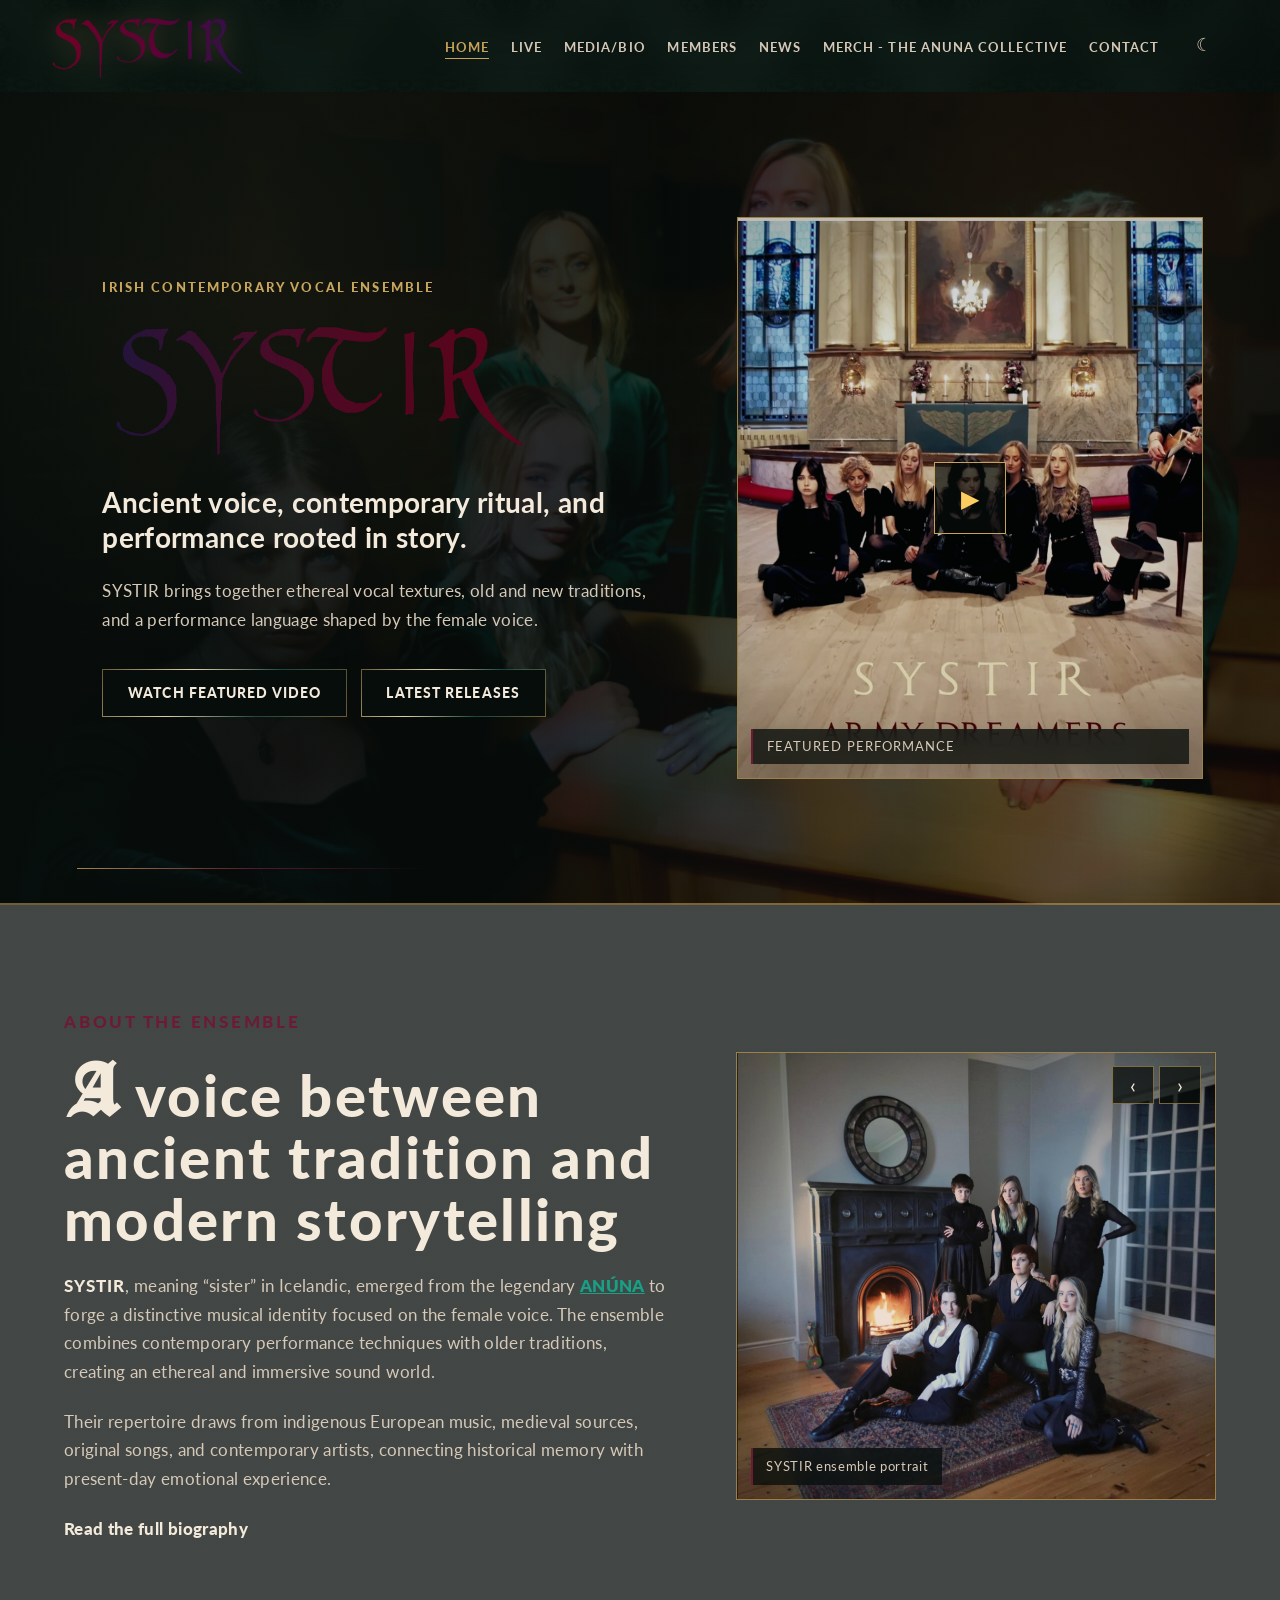
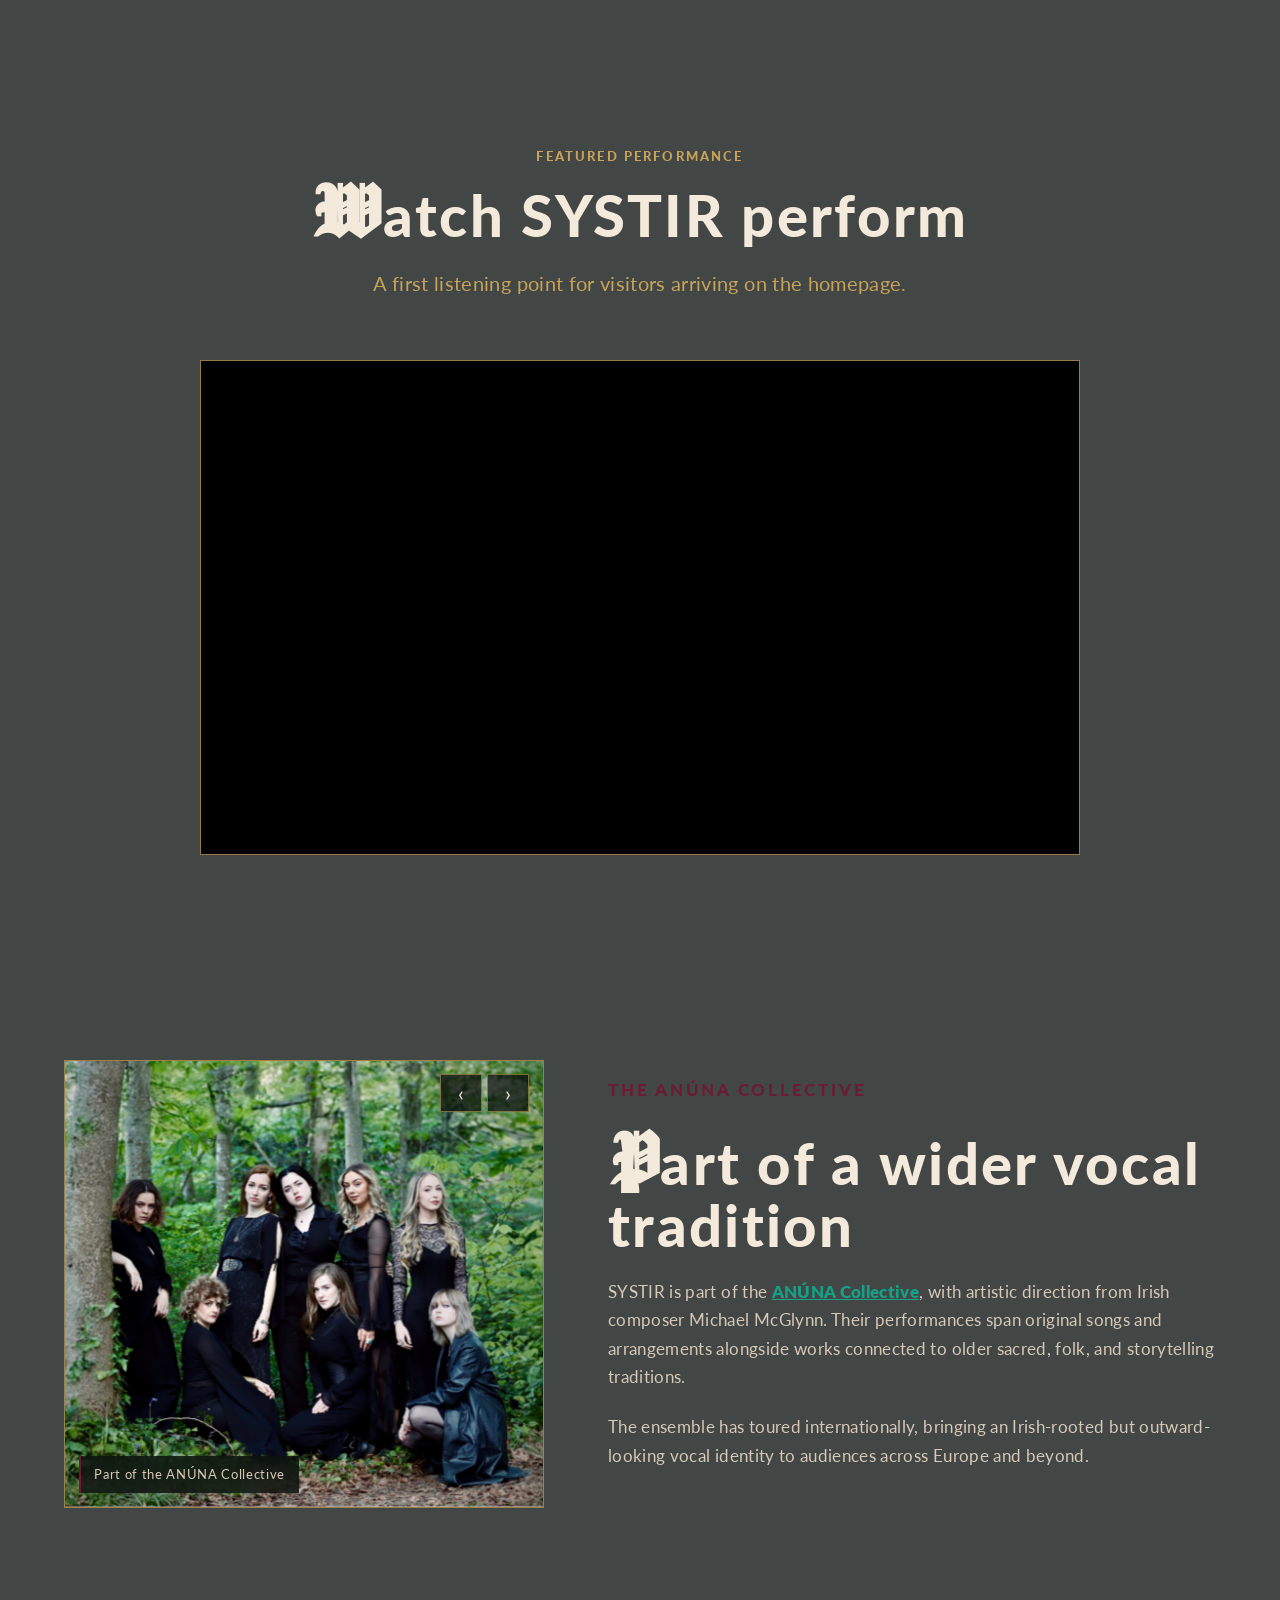
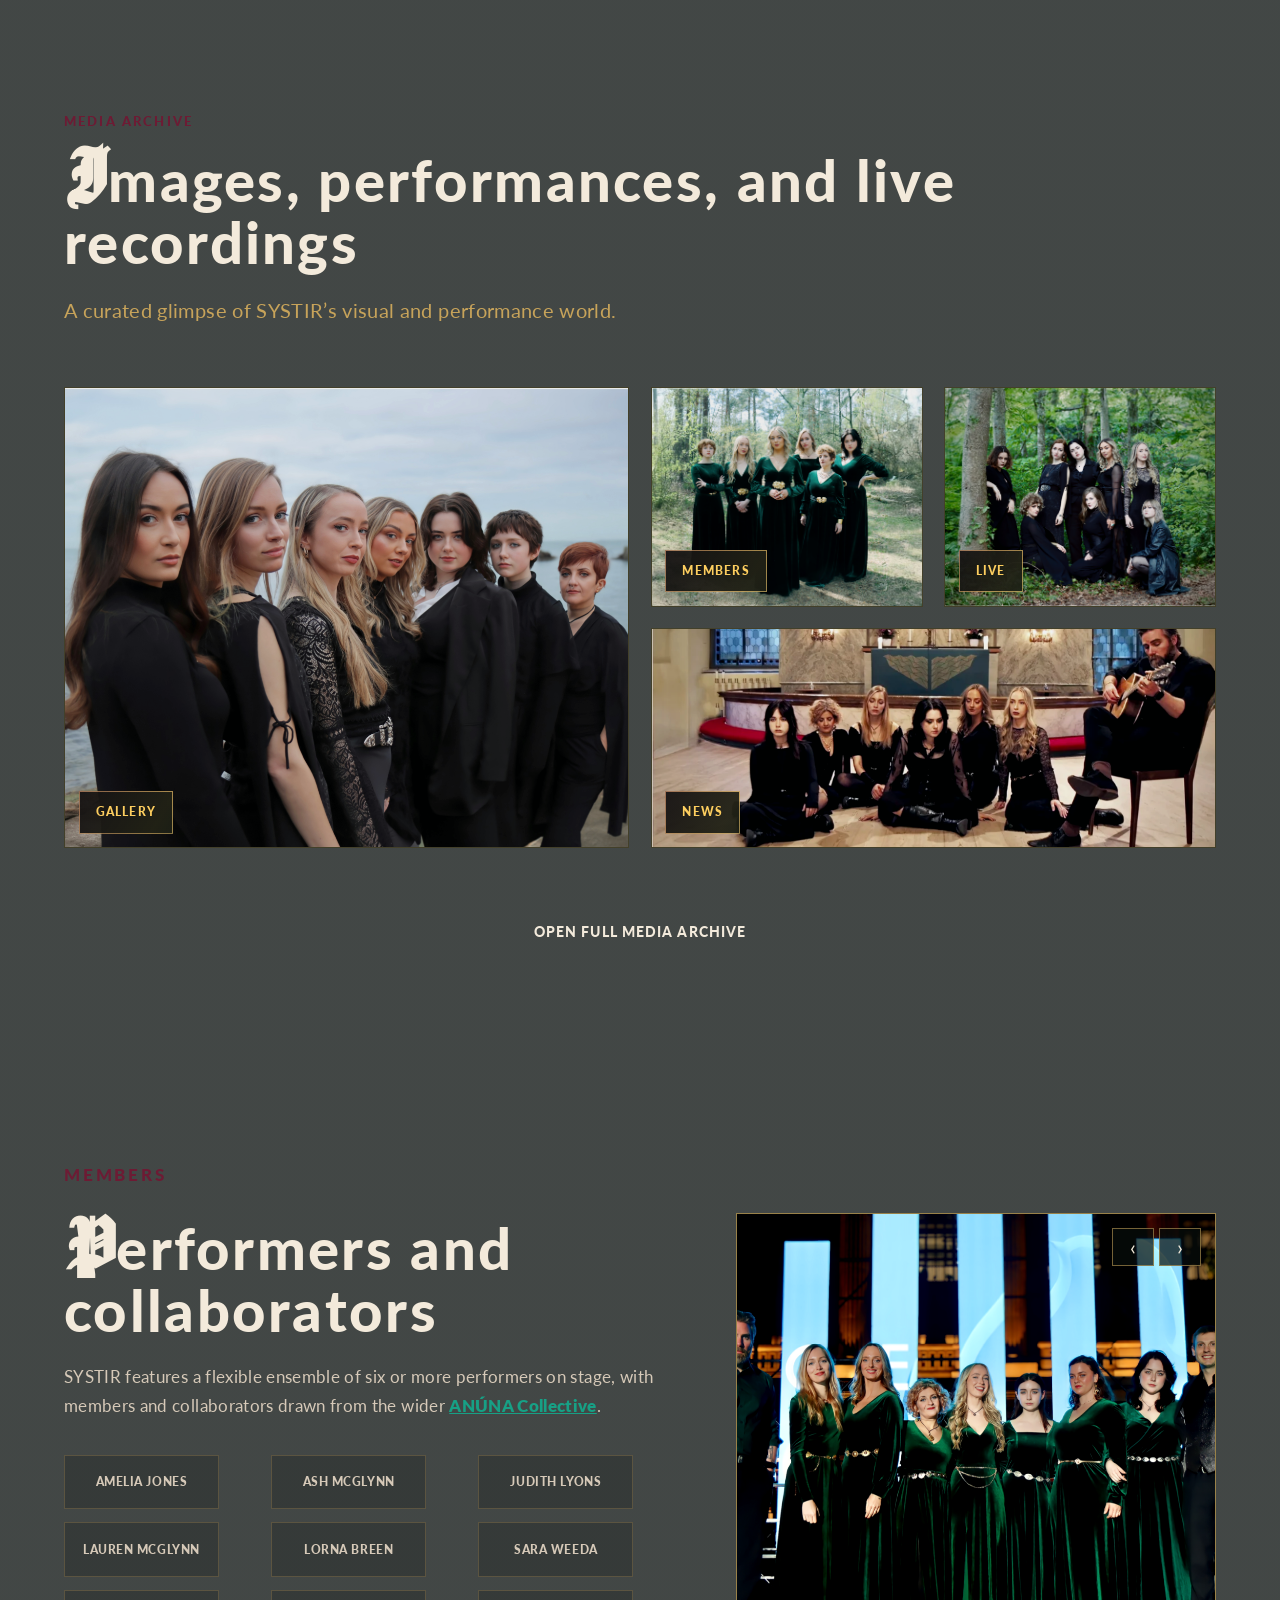
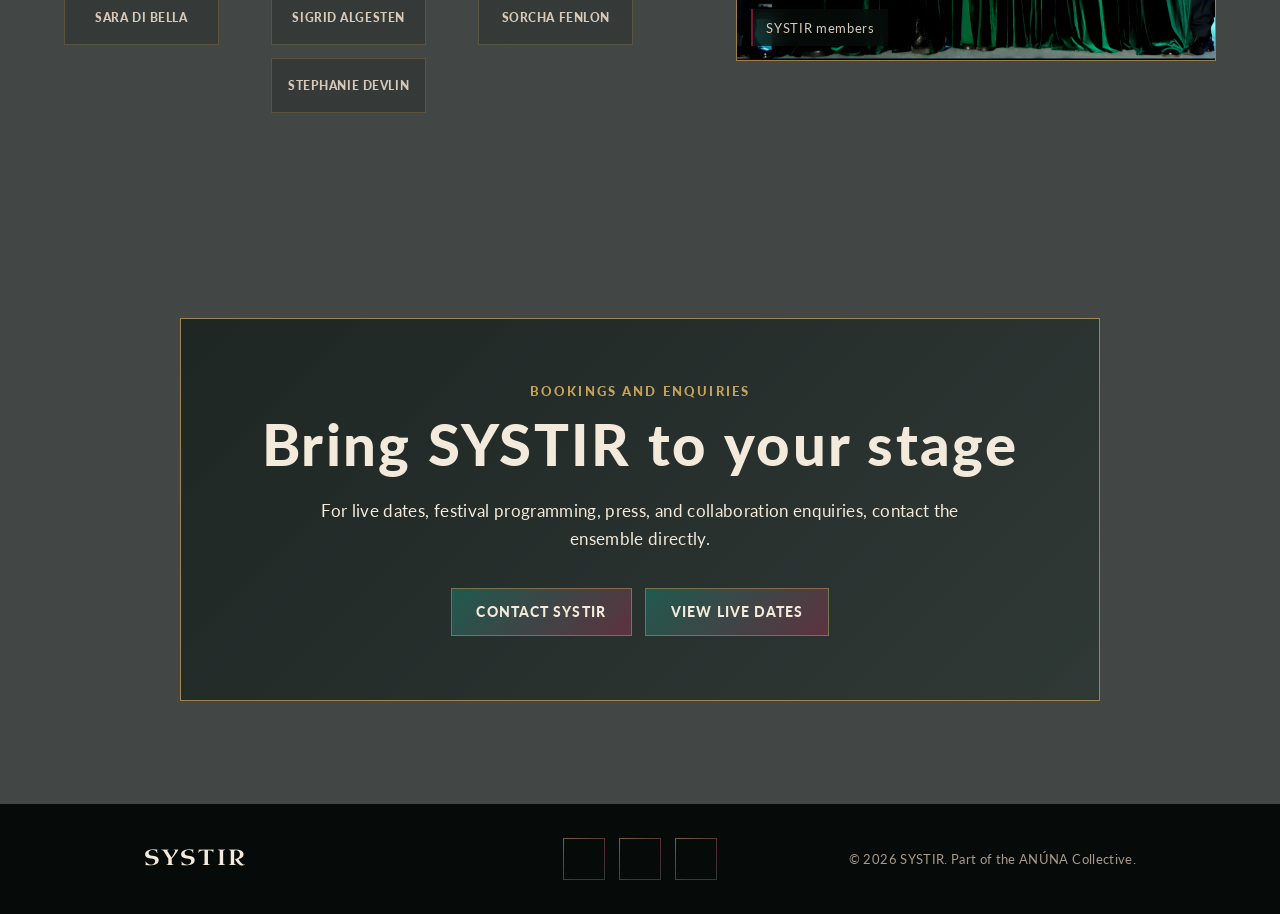
==== index.html @ 3bd2d500 "Add files via upload" ====
<!doctype html>
<html lang="en-IE">

<link>
<!-- ================================================================
        DOCUMENT SETUP
        ----------------------------------------------------------------
        Purpose:
        - Defines the page language, character encoding, mobile scaling,
          browser tab title, SEO description, stylesheet links, font links,
          and script links.
        - This file is the launch-architecture homepage.
        - Save this file as index.html.
    ================================================================= -->

<meta charset="utf-8" />
<meta name="viewport" content="width=device-width, initial-scale=1" />

<title>SYSTIR | Contemporary Vocal Ensemble</title>

<meta name="description" content="SYSTIR is an Irish-based contemporary vocal ensemble rooted in ancient traditions, modern storytelling, and the female voice." />

<!-- ================================================================
        FONT LINKS
        ----------------------------------------------------------------
        Purpose:
        - Loads UnifrakturMaguntia for decorative first letters.
        - The main site fonts remain controlled through the CSS token
          system.
    ================================================================= -->

<link rel="preconnect" href="https://fonts.googleapis.com" />
<link rel="preconnect" href="https://fonts.gstatic.com" crossorigin />
<link href="https://fonts.googleapis.com/css2?family=UnifrakturMaguntia&display=swap" rel="stylesheet" />

<!-- ================================================================
    FONT AWESOME ICONS
    ----------------------------------------------------------------
    Purpose:
    - Loads Font Awesome Free icons for interface controls.
    - Used here for fullscreen close/previous/next buttons.
================================================================ -->

<link rel="stylesheet" href="https://cdnjs.cloudflare.com/ajax/libs/font-awesome/7.0.1/css/all.min.css" />

<!-- ================================================================
        CSS ARCHITECTURE
        ----------------------------------------------------------------
        Loading order matters:
        1. tokens.css      = design variables, themes, colours, spacing
        2. base.css        = reset, body, links, typography helpers
        3. layout.css      = header, nav, footer, section library
        4. components.css  = buttons, cards, galleries, viewer, controls
        5. homepage.css    = homepage-specific hero/media/CTA styling
        6. responsive.css  = mobile and tablet overrides
    ================================================================= -->

<link rel="stylesheet" href="css/tokens.css" />
<link rel="stylesheet" href="css/base.css" />
<link rel="stylesheet" href="css/layout.css" />
<link rel="stylesheet" href="css/components.css" />
<link rel="stylesheet" href="css/homepage.css" />
<link rel="stylesheet" href="css/responsive.css" />

<!-- ================================================================
        JAVASCRIPT ARCHITECTURE
        ----------------------------------------------------------------
        Purpose:
        - Each script controls one behaviour area.
        - defer ensures scripts load after the HTML is parsed without
          blocking the page render.
    ================================================================= -->
<script src="js/header.js" defer></script>
<script src="js/footer.js" defer></script>
<script src="js/nav.js" defer></script>
<script src="js/theme.js" defer></script>
<script src="js/contact-section.js" defer></script>
<script src="js/current-year.js" defer></script>
<script src="js/parallax.js" defer></script>
<script src="js/galleries.js" defer></script>
<script src="js/fullscreen-viewer.js" defer></script>
<script src="js/ambient-glow.js" defer></script>
<script src="js/main.js" defer></script>
<script src="js/page-back.js" defer></script>
</link>

<body class="theme-dark">
    <!-- ================================================================
        ACCESSIBILITY SKIP LINK
        ----------------------------------------------------------------
        Purpose:
        - Allows keyboard and screen-reader users to skip directly past
          the repeated navigation and into the main page content.
    ================================================================= -->

    <a class="skip-link" href="#main-content">Skip to content</a>

    <!-- ================================================================
    SHARED SITE HEADER
    ----------------------------------------------------------------
    Purpose:
    - Header/navbar is injected by js/header.js.
    - This keeps navigation consistent across all pages.
================================================================ -->

    <div id="siteHeader"></div>

    <main id="main-content" class="homepage">
        <!-- ================================================================
            HERO SECTION
            ----------------------------------------------------------------
            Section library role:
            - .section      = base section spacing and side padding
            - .section-hero = simplified hero section class
            - .hero         = homepage-specific hero layout/styling

            Purpose:
            - Introduces SYSTIR immediately.
            - Provides two primary homepage actions.
            - Keeps the video/media preview visually prominent.
        ================================================================= -->

        <section class="hero section section-hero" aria-labelledby="hero-title">
            <div class="hero__ornament" aria-hidden="true"></div>

            <div class="hero__content">
                <p class="eyebrow">Irish contemporary vocal ensemble</p>

                <!--<h1 class="hero__title" id="hero-title">SYSTIR</h1>-->
                <h1 class="hero__title hero__title--logo" id="hero-title">
                    <img class="hero__logo" src="images/logo/systir-logo.png" alt="SYSTIR" />
                </h1>

                <p class="hero__lede">
                    Ancient voice, contemporary ritual, and performance rooted in story.
                </p>

                <p class="hero__text">
                    SYSTIR brings together ethereal vocal textures, old and new traditions, and a performance language shaped by the female voice.
                </p>

                <div class="hero__actions" aria-label="Primary actions">
                    <a class="button" href="#featured-performance">Watch featured video</a>
                    <a class="button" href="news.html">Latest Releases</a>
                </div>
            </div>

            <aside class="hero__media" aria-label="Featured SYSTIR media">
                <a class="video-card video-card--hero" href="#featured-performance" aria-label="Jump to featured performance video">
                    <img class="video-card__image" src="images/gallery/systir-youtube-thumbnail.png" alt="SYSTIR - Army Dreamers performance thumbnail" loading="eager" />
                    <span class="video-card__play" aria-hidden="true">▶</span>
                    <span class="video-card__caption">Featured performance</span>
                </a>
            </aside>
        </section>

        <!-- ================================================================
            INTRO / ABOUT PREVIEW
            ----------------------------------------------------------------
            Section library role:
            - .section  = base section spacing
            - .section7 = asymmetric text/media feature section
            - .feature  = two-column text/media grid

            Purpose:
            - Introduces the ensemble identity.
            - Uses the first hybrid gallery module.
            - Provides a route to the fuller biography/media page.
        ================================================================= -->

        <section class="feature feature--media-right section section7" id="intro" aria-labelledby="intro-title">
            <div class="feature__text">
                <p class="eyebrow">About the ensemble</p>

                <!-- Decorative first-letter title -->
                <h2 class="section-title title-dropcap" id="intro-title">
                    A voice between ancient tradition and modern storytelling
                </h2>

                <p>
                    <strong>SYSTIR</strong>, meaning “sister” in Icelandic, emerged from the legendary <a class="anuna-collective-link" href="https://www.anuna.ie/" target="_blank" rel="noopener">ANÚNA</a> to forge a distinctive musical identity focused
                    on the female voice. The ensemble combines contemporary performance techniques with older traditions, creating an ethereal and immersive sound world.
                </p>

                <p>
                    Their repertoire draws from indigenous European music, medieval sources, original songs, and contemporary artists, connecting historical memory with present-day emotional experience.
                </p>

                <a class="text-link" href="media.html">Read the full biography</a>
            </div>

            <div class="gallery-card" data-gallery="intro" aria-label="SYSTIR image gallery preview">
                <figure class="gallery-card__figure">
                    <img class="gallery-card__image" src="images/gallery/systir-gallery-image1.png" alt="SYSTIR ensemble portrait" data-gallery-image />
                    <figcaption class="gallery-card__caption" data-gallery-caption>
                        SYSTIR, ensemble portrait
                    </figcaption>
                </figure>

                <div class="gallery-card__controls" aria-label="Gallery controls">
                    <button class="gallery-card__button" type="button" data-gallery-prev aria-label="Previous image">‹</button>
                    <button class="gallery-card__button" type="button" data-gallery-next aria-label="Next image">›</button>
                </div>
            </div>
        </section>

        <!-- ================================================================
            FEATURED PERFORMANCE
            ----------------------------------------------------------------
            Section library role:
            - .section  = base section spacing
            - .section2 = centred ceremonial section

            Purpose:
            - Gives visitors a fast listening/watching point.
            - Uses an embedded YouTube iframe so the video can play without
              leaving the website.
        ================================================================= -->

        <section class="performance section section2" id="featured-performance" aria-labelledby="performance-title">
            <div class="section-heading section-heading--center">
                <p class="eyebrow">Featured performance</p>

                <!-- Decorative first-letter title -->
                <h2 class="section-title title-dropcap" id="performance-title">
                    Watch SYSTIR perform
                </h2>

                <p class="section-intro">
                    A first listening point for visitors arriving on the homepage.
                </p>
            </div>

            <div class="performance__frame">
                <iframe class="performance__video" src="https://www.youtube.com/embed/R41uESAhymo" title="SYSTIR - Army Dreamers" loading="lazy" allow="accelerometer; autoplay; clipboard-write; encrypted-media; gyroscope; picture-in-picture; web-share" allowfullscreen></iframe>
            </div>
        </section>

        <!-- ================================================================
            COLLECTIVE / CONTEXT SECTION
            ----------------------------------------------------------------
            Section library role:
            - .section             = base section spacing
            - .section7            = asymmetric text/media feature section
            - .feature--media-left = media appears before text

            Purpose:
            - Connects SYSTIR to the wider ANÚNA Collective.
            - Uses the second hybrid gallery module.
        ================================================================= -->

        <section class="feature feature--media-left section section7" aria-labelledby="collective-title">
            <div class="gallery-card gallery-card--portrait" data-gallery="collective" aria-label="SYSTIR collective gallery">
                <figure class="gallery-card__figure">
                    <img class="gallery-card__image" src="images/gallery/systir-live-image.png" alt="SYSTIR performers in a live or outdoor setting" data-gallery-image />
                    <figcaption class="gallery-card__caption" data-gallery-caption>
                        Part of the ANÚNA Collective
                    </figcaption>
                </figure>

                <div class="gallery-card__controls" aria-label="Gallery controls">
                    <button class="gallery-card__button" type="button" data-gallery-prev aria-label="Previous image">‹</button>
                    <button class="gallery-card__button" type="button" data-gallery-next aria-label="Next image">›</button>
                </div>
            </div>

            <div class="feature__text">
                <p class="eyebrow">The ANÚNA Collective</p>

                <!-- Decorative first-letter title -->
                <h2 class="section-title title-dropcap" id="collective-title">
                    Part of a wider vocal tradition
                </h2>

                <p>
                    SYSTIR is part of the <a class="anuna-collective-link" href="https://www.anuna.ie/" target="_blank" rel="noopener">ANÚNA Collective</a>, with artistic direction from Irish composer Michael McGlynn. Their performances span original
                    songs and arrangements alongside works connected to older sacred, folk, and storytelling traditions.
                </p>

                <p>
                    The ensemble has toured internationally, bringing an Irish-rooted but outward-looking vocal identity to audiences across Europe and beyond.
                </p>
            </div>
        </section>

        <!-- ================================================================
            MEDIA ARCHIVE PREVIEW
            ----------------------------------------------------------------
            Section library role:
            - .section  = base section spacing
            - .section5 = wide media/gallery section

            Purpose:
            - Shows a visual preview of the media archive.
            - Clicking an image opens the fullscreen viewer.
            - Clicking the label opens the relevant media page.
        ================================================================= -->

        <section class="media-preview section section5" aria-labelledby="media-title">
            <div class="section-heading">
                <p class="eyebrow">Media archive</p>

                <!-- Decorative first-letter title -->
                <h2 class="section-title title-dropcap" id="media-title">
                    Images, performances, and live recordings
                </h2>

                <p class="section-intro">
                    A curated glimpse of SYSTIR’s visual and performance world.
                </p>
            </div>

            <div class="media-grid" aria-label="Selected media previews">

                <article class="media-tile media-tile--large">
                    <button class="media-tile__image-button" type="button" aria-label="Open gallery image fullscreen">
                        <img
                            src="images/gallery/systir-gallery-image2.png"
                            alt="SYSTIR group image in performance setting"
                            loading="lazy"
                        />
                    </button>

                    <a class="media-tile__label" href="media.html">
                        Gallery
                    </a>
                </article>

                <article class="media-tile">
                    <button class="media-tile__image-button" type="button" aria-label="Open photography image fullscreen">
                        <img
                            src="images/gallery/systir-photography.png"
                            alt="SYSTIR performers in a photography setting"
                            loading="lazy"
                        />
                    </button>

                    <a class="media-tile__label" href="members.html">
                        Members
                    </a>
                </article>

                <article class="media-tile">
                    <button class="media-tile__image-button" type="button" aria-label="Open live image fullscreen">
                        <img
                            src="images/gallery/systir-live-image.png"
                            alt="SYSTIR live performance still"
                            loading="lazy"
                        />
                    </button>

                    <a class="media-tile__label" href="live.html">
                        Live
                    </a>
                </article>

                <article class="media-tile media-tile--wide">
                    <button class="media-tile__image-button" type="button" aria-label="Open video thumbnail fullscreen">
                        <img
                            src="images/gallery/systir-youtube-thumbnail.png"
                            alt="SYSTIR video performance thumbnail"
                            loading="lazy"
                        />
                    </button>

                    <a class="media-tile__label" href="news.html">
                        News
                    </a>
                </article>

            </div>

            <div class="section-action">
                <a class="button4" href="media.html">Open full media archive</a>
            </div>
        </section>

        <!-- ================================================================
            MEMBERS SECTION
            ----------------------------------------------------------------
            Section library role:
            - .section  = base section spacing
            - .section7 = asymmetric text/media feature section

            Purpose:
            - Lists selected SYSTIR members.
            - Member links point to reusable member profile pages:
              member.html?id=member-name
        ================================================================= -->

        <section class="feature feature--media-right section section3" aria-labelledby="members-title">
            <div class="feature__text">
                <p class="eyebrow">Members</p>

                <!-- Decorative first-letter title -->
                <h2 class="section-title title-dropcap" id="members-title">
                    Performers and collaborators
                </h2>

                <p>
                    SYSTIR features a flexible ensemble of six or more performers on stage, with members and collaborators drawn from the wider <a class="anuna-collective-link" href="https://www.anuna.ie/" target="_blank" rel="noopener">ANÚNA Collective</a>.
                </p>

                <ul class="members-list" aria-label="Selected SYSTIR members">
                    <li><a class="button5" href="member.html?id=amelia-jones">Amelia Jones</a></li>
                    <li><a class="button5" href="member.html?id=ash-mcglynn">Ash McGlynn</a></li>
                    <li><a class="button5" href="member.html?id=judith-lyons">Judith Lyons</a></li>
                    <li><a class="button5" href="member.html?id=lauren-mcglynn">Lauren McGlynn</a></li>
                    <li><a class="button5" href="member.html?id=lorna-breen">Lorna Breen</a></li>
                    <li><a class="button5" href="member.html?id=sara-weeda">Sara Weeda</a></li>
                    <li><a class="button5" href="member.html?id=sara-di-bella">Sara Di Bella</a></li>
                    <li><a class="button5" href="member.html?id=sigrid-algesten">Sigrid Algesten</a></li>
                    <li><a class="button5" href="member.html?id=sorcha-fenlon">Sorcha Fenlon</a></li>
                    <li><a class="button5" href="member.html?id=stephanie-devlin">Stephanie Devlin</a></li>
                </ul>
            </div>

            <div class="gallery-card" data-gallery="members" aria-label="SYSTIR members gallery">
                <figure class="gallery-card__figure">
                    <img class="gallery-card__image" src="images/gallery/systir-members-image.png" alt="SYSTIR members portrait" data-gallery-image />
                    <figcaption class="gallery-card__caption" data-gallery-caption>
                        SYSTIR members
                    </figcaption>
                </figure>

                <div class="gallery-card__controls" aria-label="Gallery controls">
                    <button class="gallery-card__button" type="button" data-gallery-prev aria-label="Previous image">‹</button>
                    <button class="gallery-card__button" type="button" data-gallery-next aria-label="Next image">›</button>
                </div>
            </div>
        </section>

        <!-- ================================================================
            CONTACT / BOOKING CTA
            ----------------------------------------------------------------
            Section library role:
            - .section  = base section spacing
            - .section1 = standard content section
            - .cta      = homepage CTA-specific styling

            Purpose:
            - Final homepage action section.
            - Uses a stronger ceremonial button for Contact and a softer
              secondary button for live dates.
        ================================================================= -->
        <div id="contactSection"></div>
    </main>
    <!-- ================================================================
        SITE FOOTER
        ----------------------------------------------------------------
        Purpose:
        - Provides persistent brand identity.
        - Provides social/media platform links.
        - Provides current-year copyright text through JS.
    ================================================================= -->

    <!-- ================================================================
    SHARED SITE FOOTER
    ----------------------------------------------------------------
    Purpose:
    - Footer is injected by js/footer.js.
    - This keeps footer/social/copyright content consistent across pages.
================================================================ -->

    <div id="siteFooter"></div>
    <!-- ================================================================
    FULLSCREEN IMAGE VIEWER
    ----------------------------------------------------------------
    Purpose:
    - Opens selected gallery/media images fullscreen.
    - Caption is populated by fullscreen-viewer.js.
    - Font Awesome icons are used for cleaner close/previous/next controls.
================================================================ -->

    <div class="fullscreen-viewer" id="fullscreenViewer">

        <button class="fullscreen-viewer__close" id="closeFullscreen" aria-label="Close fullscreen viewer">
        <i class="fa-solid fa-xmark" aria-hidden="true"></i>
    </button>

        <button class="fullscreen-viewer__nav fullscreen-viewer__nav--prev" id="fullscreenPrev" aria-label="Previous image">
        <i class="fa-solid fa-chevron-left" aria-hidden="true"></i>
    </button>

        <img class="fullscreen-viewer__image" id="fullscreenImage" src="" alt="" />

        <p class="fullscreen-viewer__caption" id="fullscreenCaption">
            Image caption
        </p>

        <button class="fullscreen-viewer__nav fullscreen-viewer__nav--next" id="fullscreenNext" aria-label="Next image">
        <i class="fa-solid fa-chevron-right" aria-hidden="true"></i>
    </button>

        <div class="ambient-glow"></div>

    </div>
</body>

</html>
---- css/tokens.css ----
/* ================================================================
   SYSTIR CSS: TOKENS
   ----------------------------------------------------------------
   APEX STRUCTURE NOTES
   - This file is the design-system library.
   - It defines fonts, spacing, layout values, motion values, asset paths,
     and the parallel dark/light colour libraries.
   - Component/page CSS should consume these variables rather than hard-coding
     repeated values.
   - Major sections are numbered 1.x for easier cross-file navigation.
================================================================ */


/* ================================================================
   1.1 FONT IMPORTS
   ----------------------------------------------------------------
   Lato:
   - Main body and heading font.

   Libre Baskerville:
   - Backup display serif.

   Uncial Antiqua:
   - Logo-like decorative fallback.

   UnifrakturMaguntia:
   - Decorative blackletter-style font used for first letters in selected
     headings through .title-dropcap.
================================================================ */

@import url("https://fonts.googleapis.com/css2?family=Lato:wght@300;400;700;900&family=Libre+Baskerville:wght@400;700&family=Manufacturing+Consent&family=Monsieur+La+Doulaise&family=Uncial+Antiqua&family=UnifrakturMaguntia&display=swap");

/* ================================================================
   1.2 DESIGN TOKENS
   ----------------------------------------------------------------
   Purpose:
   - Stores global non-colour variables.
   - Theme colours live separately in body.theme-dark / body.theme-light.
   - This keeps spacing, typography, sizing, motion, and image paths in
     one predictable place.

   Responsive strategy:
   - rem/em are used for typography-linked spacing.
   - clamp() is used where values should fluidly scale between mobile
     and desktop.
   - Percentages are mostly reserved for widths, not font sizes or
     button padding.
================================================================ */

:root {
    /* ------------------------------------------------------------
       Font system
    ------------------------------------------------------------ */
    --font-body: "Lato", Arial, sans-serif;
    --font-heading: "Lato", Arial, sans-serif;
    --font-display: "Libre Baskerville", Georgia, serif;
    --font-logo: "Uncial Antiqua", "Libre Baskerville", Georgia, serif;
    --font-dropcap: "UnifrakturMaguntia", "Uncial Antiqua", Georgia, serif;
    --font-dropcap2: "Monsieur La Doulaise", "UnifrakturMaguntia", "Uncial Antiqua", Georgia, serif;
    --font-dropcap3: "Manufacturing Consent", "UnifrakturMaguntia", "Uncial Antiqua", Georgia, serif;
    /* ------------------------------------------------------------
       Fluid typography scale
       ------------------------------------------------------------
       Purpose:
       - Gives headings, body text, and UI text a consistent responsive
         scale.
       - Components can reference these instead of hard-coding font sizes.
    ------------------------------------------------------------ */
    --font-size-ui-xs: clamp(0.68rem, 0.62rem + 0.18vw, 0.76rem);
    --font-size-ui-sm: clamp(0.74rem, 0.68rem + 0.22vw, 0.84rem);
    --font-size-ui-md: clamp(0.82rem, 0.76rem + 0.24vw, 0.92rem);
    --font-size-body-sm: clamp(0.92rem, 0.88rem + 0.2vw, 1rem);
    --font-size-body: clamp(1rem, 0.96rem + 0.25vw, 1.08rem);
    --font-size-body-lg: clamp(1.08rem, 1rem + 0.45vw, 1.28rem);
    --font-size-title-sm: clamp(1.65rem, 1.2rem + 2vw, 2.55rem);
    --font-size-title-md: clamp(2rem, 1.35rem + 3vw, 3.6rem);
    --font-size-title-lg: clamp(2.7rem, 1.6rem + 5vw, 5.4rem);
    /* ------------------------------------------------------------
       Spacing scale
       ------------------------------------------------------------
       Purpose:
       - Global spacing values.
       - These scale gently so sections and components breathe on desktop
         without becoming cramped on mobile.
    ------------------------------------------------------------ */
    --space-2xs: clamp(0.28rem, 0.22rem + 0.25vw, 0.35rem);
    --space-xs: clamp(0.45rem, 0.38rem + 0.35vw, 0.6rem);
    --space-sm: clamp(0.65rem, 0.55rem + 0.45vw, 0.85rem);
    --space-md: clamp(1rem, 0.85rem + 0.75vw, 1.35rem);
    --space-lg: clamp(1.45rem, 1.15rem + 1.4vw, 2.15rem);
    --space-xl: clamp(2.25rem, 1.6rem + 3vw, 3.75rem);
    --space-2xl: clamp(3.5rem, 2.4rem + 5vw, 5.75rem);
    --space-3xl: clamp(5rem, 3.4rem + 7vw, 8rem);
    /* ------------------------------------------------------------
       Layout scale
       ------------------------------------------------------------
       --container-width:
       - Main readable website width.

       --container-padding:
       - Main edge spacing for header, footer, and sections.
       - This must stay small enough on mobile to avoid squeezing content.

       --hero-padding:
       - Dedicated horizontal hero padding.
       - Slightly more generous than normal sections on larger screens,
         but still safe on mobile.

       --section-padding-y:
       - Default vertical rhythm for non-hero sections.

       --section-padding-y-hero:
       - Dedicated hero spacing, replacing older .section--spacious.
    ------------------------------------------------------------ */
    --container-width: 1120px;
    --container-padding: clamp(1rem, 5vw, 5.5rem);
    --hero-padding: clamp(1rem, 6vw, 7rem);
    --section-padding-y: clamp(3.75rem, 8vw, 8rem);
    --section-padding-y-hero: clamp(3.5rem, 7vw, 6rem);
    /* ------------------------------------------------------------
       Section width variants
       ------------------------------------------------------------
       Used by the simplified section library in layout.css.
    ------------------------------------------------------------ */
    --section-width-narrow: min(100%, clamp(18rem, 84vw, 47.5rem));
    --section-width-reading: min(100%, clamp(18rem, 86vw, 55rem));
    --section-width-standard: min(100%, clamp(18rem, 88vw, var(--container-width)));
    --section-width-wide: min(100%, clamp(18rem, 90vw, 85rem));
    /* ------------------------------------------------------------
       Header / navbar sizing
       ------------------------------------------------------------
       Purpose:
       - Keeps header spacing and logo sizing controlled from one place.
       - The header can stay wide while content sections remain readable.
    ------------------------------------------------------------ */
    --header-height: clamp(4.5rem, 7vw, 5.4rem);
    --header-padding-x: clamp(0.9rem, 2.5vw, 2rem);
    --header-logo-width: clamp(8.25rem, 16vw, 13.75rem);
    /* ------------------------------------------------------------
       Button size system
       ------------------------------------------------------------
       Purpose:
       - Lets all buttons scale consistently across mobile and desktop.
       - Components should use these tokens rather than hard-coding
         padding/font dimensions in each button class.
    ------------------------------------------------------------ */
    --button-min-height: clamp(2.65rem, 4.8vw, 3rem);
    --button-padding-y: clamp(0.68rem, 1.2vw, 0.85rem);
    --button-padding-x: clamp(0.95rem, 2.6vw, 1.55rem);
    --button-font-size: clamp(0.74rem, 1.2vw, 0.86rem);
    --button-letter-spacing: clamp(0.045em, 0.18vw, 0.08em);
    --button-line-height: 1.15;
    --button-compact-min-height: clamp(2.25rem, 4vw, 2.65rem);
    --button-compact-padding-y: clamp(0.48rem, 1vw, 0.65rem);
    --button-compact-padding-x: clamp(0.7rem, 2vw, 1rem);
    /* ------------------------------------------------------------
       Form / input size system
       ------------------------------------------------------------
       Purpose:
       - Keeps search bars, selects, text inputs, and future contact form
         controls consistent and mobile-safe.
    ------------------------------------------------------------ */
    --form-control-min-height: clamp(2.75rem, 5vw, 3rem);
    --form-control-padding-y: clamp(0.68rem, 1.2vw, 0.85rem);
    --form-control-padding-x: clamp(0.8rem, 2vw, 1rem);
    --form-control-font-size: clamp(0.9rem, 1.4vw, 1rem);
    /* ------------------------------------------------------------
       Card / panel sizing
       ------------------------------------------------------------
       Purpose:
       - Shared component dimensions for cards, CTA panels, and archive rows.
       - Components can override locally when needed.
    ------------------------------------------------------------ */
    --panel-padding-sm: clamp(1rem, 3vw, 1.5rem);
    --panel-padding-md: clamp(1.4rem, 4vw, 2.5rem);
    --panel-padding-lg: clamp(2rem, 5vw, 4rem);
    --card-gap-sm: clamp(0.75rem, 2vw, 1.25rem);
    --card-gap-md: clamp(1rem, 3vw, 2rem);
    --card-gap-lg: clamp(1.5rem, 5vw, 4rem);
    /* ------------------------------------------------------------
       Shape tokens
    ------------------------------------------------------------ */
    --radius-none: 0;
    /* ------------------------------------------------------------
       Motion tokens
    ------------------------------------------------------------ */
    --transition-fast: 180ms ease;
    --transition-medium: 320ms ease;
    --transition-slow: 650ms ease;
    /* ------------------------------------------------------------
       Decorative asset paths
       ------------------------------------------------------------
       Important path rule:
       - This CSS file is inside /css/.
       - Therefore image paths go up one level using ../
    ------------------------------------------------------------ */
    --hero-image: url("../images/gallery/systir-hero-image.png");
}


/* ================================================================
   1.3 DARK THEME COLOUR LIBRARY
   ----------------------------------------------------------------
   Purpose:
   - Dark mode is the default.
   - The variable names must match the light theme exactly.
   - Layout/component CSS should not care whether the site is dark or light;
     it simply consumes these variable names.
================================================================ */

body,
body.theme-dark {
    /* ------------------------------------------------------------
       Core backgrounds
    ------------------------------------------------------------ */
    --color-bg-primary: #070d0b;
    --color-bg-secondary: #0d1714;
    --color-bg-tertiary: #13221e;
    /* ------------------------------------------------------------
       Surfaces
    ------------------------------------------------------------ */
    --color-surface-primary: #101a17;
    --color-surface-secondary: #182823;
    --color-surface-contrast: #ede6d7;
    /* ------------------------------------------------------------
       Text
    ------------------------------------------------------------ */
    --color-text-primary: #f3eadb;
    --color-text-secondary: #d6c9b8;
    --color-text-muted: #a9998b;
    --color-text-dark: #0a100e;
    /* ------------------------------------------------------------
       Accent system
    ------------------------------------------------------------ */
    --color-accent-primary: #c7a35a;
    --color-accent-secondary: #6d1b34;
    --color-accent-tertiary: #17a085;
    --color-accent-soft: #fdce5f;
    /* ------------------------------------------------------------
       Functional colours
    ------------------------------------------------------------ */
    --color-navbar-bg: #0b1a1700;
    --color-navbar-border: rgba(199, 163, 90, 0.28);
    --color-footer-bg: #060a09;
    --color-button-bg: transparent;
    --color-button-border: var(--color-accent-primary);
    --color-button-hover-bg: var(--color-accent-primary);
    --color-button-hover-text: var(--color-text-dark);
    --color-focus: var(--color-accent-soft);
    /* ------------------------------------------------------------
       Functional borders
    ------------------------------------------------------------ */
    --border-thin: 1px solid rgba(199, 163, 90, 0.34);
    --border-strong: 1px solid rgba(199, 163, 90, 0.75);
    --navbar-border-bottom: 2px solid rgba(199, 163, 90, 0.55);
    /* ------------------------------------------------------------
       Page atmosphere
    ------------------------------------------------------------ */
    --bg-glow-primary: rgba(31, 93, 81, 0.36);
    --bg-glow-secondary: rgba(111, 51, 69, 0.26);
    --bg-glow-tertiary: rgba(199, 163, 90, 0.14);
    --bg-gradient-start: #070d0b;
    --bg-gradient-mid: #0d1714;
    --bg-gradient-end: #11100e;
    /* ------------------------------------------------------------
       Hero atmosphere
    ------------------------------------------------------------ */
    --hero-overlay-left: rgba(7, 13, 11, 0.96);
    --hero-overlay-mid: rgba(7, 13, 11, 0.78);
    --hero-overlay-right: rgba(7, 13, 11, 0.42);
    --hero-vignette: rgba(0, 0, 0, 0.34);
    /* ------------------------------------------------------------
       Site background atmosphere
    ------------------------------------------------------------ */
    --site-background-image: url("../images/wallpaper/systir-bg-dark.jpg");
    --site-background-overlay: rgba(7, 13, 11, 0.76);
}


/* ================================================================
   1.4 LIGHT THEME COLOUR LIBRARY
   ----------------------------------------------------------------
   Purpose:
   - Same variable names as dark mode.
   - Only the values change.
   - This makes the theme system predictable and easy to maintain.
================================================================ */

body.theme-light {
    /* ------------------------------------------------------------
       Core backgrounds
       ------------------------------------------------------------
       Purpose:
       - These are the broad page/background colours.
       - Slightly separated so stacked elements do not collapse into the
         same beige tone.
    ------------------------------------------------------------ */
    --color-bg-primary: #efe4d4;
    --color-bg-secondary: #dfcfb8;
    --color-bg-tertiary: #cdb798;
    /* ------------------------------------------------------------
       Surfaces
       ------------------------------------------------------------
       Purpose:
       - Used for cards, panels, gallery blocks, and raised elements.
       - These sit clearly above the page background.
    ------------------------------------------------------------ */
    --color-surface-primary: #f8efe2;
    --color-surface-secondary: #e8d4b9;
    --color-surface-contrast: #111714;
    /* ------------------------------------------------------------
       Text
       ------------------------------------------------------------
       Purpose:
       - Stronger dark text for readability on warm backgrounds.
       - Muted text remains softer but not washed out.
    ------------------------------------------------------------ */
    --color-text-primary: #17140f;
    --color-text-secondary: #3f3429;
    --color-text-muted: #75614f;
    --color-text-dark: #dadada;
    /* ------------------------------------------------------------
       Accent system
       ------------------------------------------------------------
       Purpose:
       - Gold is slightly deeper for contrast.
       - Wine remains the stronger visited/secondary accent.
       - Green is darkened slightly so it reads clearly in light mode.
    ------------------------------------------------------------ */
    --color-accent-primary: #8f6726;
    --color-accent-secondary: #813044;
    --color-accent-tertiary: #13483f;
    --color-accent-soft: #fff1c2;
    /* ------------------------------------------------------------
       Functional colours
       ------------------------------------------------------------
       Purpose:
       - Navbar remains visually light/transparent while still using
         shared navbar border tokens.
    ------------------------------------------------------------ */
    --color-navbar-bg: rgba(230, 215, 194, 0);
    --color-navbar-border: rgba(129, 48, 68, 0.36);
    --color-footer-bg: #17110f;
    --color-button-bg: transparent;
    --color-button-border: var(--color-accent-secondary);
    --color-button-hover-bg: var(--color-accent-secondary);
    --color-button-hover-text: #fff4e6;
    --color-focus: var(--color-accent-secondary);
    /* ------------------------------------------------------------
       Functional borders
       ------------------------------------------------------------
       Purpose:
       - Borders are strong enough that cards/buttons do not disappear
         into pale cream surfaces.
    ------------------------------------------------------------ */
    --border-thin: 1px solid rgba(199, 163, 90, 0.34);
    --border-strong: 1px solid rgba(199, 163, 90, 0.75);
    --navbar-border-bottom: 2px solid rgba(199, 163, 90, 0.55);
    /* ------------------------------------------------------------
       Page atmosphere
       ------------------------------------------------------------
       Purpose:
       - The gradient has movement from warm cream to parchment to muted
         rose-beige, reducing the flat stacked-beige effect.
    ------------------------------------------------------------ */
    --bg-glow-primary: rgba(19, 72, 63, 0.14);
    --bg-glow-secondary: rgba(129, 48, 68, 0.16);
    --bg-glow-tertiary: rgba(143, 103, 38, 0.14);
    --bg-gradient-start: #f1e5d4;
    --bg-gradient-mid: #dfcfb8;
    --bg-gradient-end: #ead8c2;
    /* ------------------------------------------------------------
       Hero atmosphere
       ------------------------------------------------------------
       Purpose:
       - Keeps the hero readable in light mode while still allowing the
         image to show through.
    ------------------------------------------------------------ */
    --hero-overlay-left: rgba(239, 228, 212, 0.94);
    --hero-overlay-mid: rgba(239, 228, 212, 0.76);
    --hero-overlay-right: rgba(239, 228, 212, 0.42);
    --hero-vignette: rgba(129, 48, 68, 0.14);
    /* ------------------------------------------------------------
       Site background atmosphere
       ------------------------------------------------------------
       Purpose:
       - Sets the global background image and overlay used by base.css.
    ------------------------------------------------------------ */
    --site-background-image: url("../images/wallpaper/systir-bg-light.jpg");
    --site-background-overlay: rgba(239, 228, 212, 0.74);
}


/* ================================================================
   1.5 DECORATIVE FIRST-LETTER TITLES
   ----------------------------------------------------------------
   Purpose:
   - Applies a blackletter / medieval-style first letter to selected
     headings only.
   - Uses UnifrakturMaguntia from Google Fonts.
   - Add .title-dropcap to any heading where this should appear.

   Example:
   <h2 class="section-title title-dropcap">Performers and collaborators</h2>
================================================================ */

.title-dropcap::first-letter {
    font-family: var(--font-dropcap3);
    font-size: 1.45em;
    line-height: 0.78;
    color: var(--color-text-primary);
    letter-spacing: 0.015em;
}
---- css/base.css ----
/* ================================================================
   SYSTIR CSS: BASE
   ----------------------------------------------------------------
   APEX STRUCTURE NOTES
   - This file handles global browser reset, body defaults, link states,
     accessibility helpers, global typography helpers, and broad reusable
     page defaults.
   - It should stay broad and reusable across all SYSTIR pages.
   - Component-specific styling belongs in components.css.
   - Major sections are numbered 2.x for easier cross-file navigation.
================================================================ */


/* ================================================================
   2.1 RESET / BOX MODEL
   ----------------------------------------------------------------
   Purpose:
   - Makes sizing predictable across the site.
   - Prevents default browser box-model behaviour from causing layout
     surprises in component and page files.
================================================================ */

*,
*::before,
*::after {
    box-sizing: border-box;
}

html {
    scroll-behavior: smooth;
    text-size-adjust: 100%;
    -webkit-text-size-adjust: 100%;
}


/* ================================================================
   2.2 BODY DEFAULTS
   ----------------------------------------------------------------
   Purpose:
   - Sets the global page background, typeface, colour, and reading rhythm.
   - Keeps horizontal overflow hidden so decorative/full-width elements do
     not create accidental sideways scrolling on mobile.
================================================================ */

body {
    min-height: 100vh;
    margin: 0;

    background:
        linear-gradient(var(--site-background-overlay), var(--site-background-overlay)),
        var(--site-background-image) center top / cover fixed no-repeat;

    color: var(--color-text-primary);

    font-family: var(--font-body);
    font-size: var(--font-size-body);
    line-height: 1.65;
    letter-spacing: 0.02em;

    overflow-x: hidden;
}


/* ================================================================
   2.3 MEDIA / FORM ELEMENT DEFAULTS
   ----------------------------------------------------------------
   Purpose:
   - Keeps embedded media responsive by default.
   - Prevents images from overflowing their containers.
   - Makes form controls inherit the site typography.
================================================================ */

img,
svg,
iframe {
    max-width: 100%;
}

img {
    display: block;
    height: auto;
}

button,
input,
textarea,
select {
    font: inherit;
}

button {
    cursor: pointer;
}

::selection {
    background: var(--color-accent-primary);
    color: var(--color-text-dark);
}


/* ================================================================
   2.4 LINK STATES
   ----------------------------------------------------------------
   Purpose:
   - Defines broad link behaviour.
   - Preserves normal visited-link feedback for text links.
   - Prevents button-like/component links from changing colour after being
     visited by the browser.
================================================================ */

a {
    color: inherit;
}

a:visited {
    color: var(--color-accent-secondary);
}

a:hover,
a:focus-visible {
    color: var(--color-accent-primary);
}


/* Component links should remain visually stable after visiting. */

.button:visited,
.button2:visited,
.button3:visited,
.button5:visited,
.button6:visited,
.button7:visited,
.button8:visited,
.site-nav__link:visited,
.media-tile:visited,
.site-footer__socials a:visited {
    color: inherit;
}


/* Media tile labels need their own visited colour because they sit inside
   image tiles and should continue to read as small CTA labels. */

.media-tile__label:visited {
    color: var(--color-accent-soft);
}


/* Text links are allowed to show a visited state. */

.text-link:visited {
    color: var(--color-accent-secondary);
}

.text-link:hover,
.text-link:focus-visible {
    color: var(--color-accent-primary);
}


/* ================================================================
   2.5 ACCESSIBILITY HELPERS
   ----------------------------------------------------------------
   Purpose:
   - Provides a visible skip link for keyboard/screen-reader users.
   - Gives all keyboard-focused elements a clear focus outline.
================================================================ */

.skip-link {
    position: fixed;
    top: 0.75rem;
    left: 0.75rem;
    z-index: 9999;

    transform: translateY(-180%);

    padding: var(--space-xs) var(--space-sm);

    background: var(--color-accent-primary);
    color: var(--color-text-dark);

    font-size: var(--font-size-ui-sm);
    font-weight: 900;
    text-decoration: none;

    transition: transform var(--transition-fast);
}

.skip-link:focus {
    transform: translateY(0);
}

:focus-visible {
    outline: 2px solid var(--color-focus);
    outline-offset: 4px;
}


/* ================================================================
   2.6 GLOBAL TYPOGRAPHY HELPERS
   ----------------------------------------------------------------
   Purpose:
   - Provides reusable heading, intro, eyebrow, and section-heading styles.
   - Keeps repeated typography decisions out of page-specific files.
================================================================ */

.eyebrow {
    margin: 0 0 var(--space-sm);

    color: var(--color-accent-primary);

    font-size: var(--font-size-ui-sm);
    font-weight: 900;
    letter-spacing: 0.16em;
    line-height: 1.25;
    text-transform: uppercase;
}


/* Selected non-hero sections use the secondary accent for rhythm. */

.feature:nth-of-type(even) .eyebrow,
.media-preview .eyebrow {
    color: var(--color-accent-secondary);
}

.section-title,
.hero__title {
    font-family: var(--font-heading);
    font-weight: 900;
    letter-spacing: 0.04em;
}

.section-title {
    margin: 0 0 var(--space-md);

    color: var(--color-text-primary);

    font-size: var(--font-size-title-md);
    line-height: 1.08;
}

.section-intro {
    max-width: 42.5rem;
    margin: 0;

    color: var(--color-accent-primary);

    font-size: var(--font-size-body-lg);
    line-height: 1.55;
}

.section-heading {
    margin-bottom: var(--space-xl);
}

.section-heading--center {
    text-align: center;
}

.section-heading--center .section-intro {
    margin-left: auto;
    margin-right: auto;
}


/* ================================================================
   2.7 TEXT LINK UNDERLINES
   ----------------------------------------------------------------
   Purpose:
   - Gives text links and navigation links the same controlled underline
     reveal without changing the broader link-state rules.
================================================================ */

.text-link {
    position: relative;
    display: inline-block;

    color: var(--color-text-primary);

    font-weight: 900;
    text-decoration: none;
}

.text-link::after,
.site-nav__link::after {
    content: "";
    position: absolute;
    left: 0;
    bottom: -0.25rem;

    width: 100%;
    height: 1px;

    background: var(--color-accent-primary);

    transform: scaleX(0);
    transform-origin: right;

    transition: transform var(--transition-medium);
}

.text-link:hover::after,
.site-nav__link:hover::after,
.site-nav__link.is-active::after {
    transform: scaleX(1);
    transform-origin: left;
}


/* ================================================================
   2.8 GLOBAL STACKING CONTEXT
   ----------------------------------------------------------------
   Purpose:
   - Keeps major readable page layers above fixed/decorative background
     treatments.
   - The old empty body ornament layer has been removed from tokens.css,
     but this light stacking rule remains safe for future atmospherics.
================================================================ */

.site-header,
main,
.site-footer,
.fullscreen-viewer {
    position: relative;
    z-index: 1;
}
---- css/layout.css ----
/* ================================================================
   SYSTIR CSS: LAYOUT
   ----------------------------------------------------------------
   APEX STRUCTURE NOTES
   - This file controls reusable page layout structures.
   - Header, navigation, section patterns, feature grids, and footer live
     here because they are reused across multiple pages.
   - Component-specific styling belongs in components.css.
   - Homepage-only styling belongs in homepage.css.
================================================================ */


/* ================================================================
   3.1 SHARED HEADER SHELL
   ----------------------------------------------------------------
   Purpose:
   - Keeps the injected shared header sticky at the top of the page.
   - Separates sticky behaviour from the visual .site-header panel so
     stacking remains predictable.
================================================================ */

#siteHeader {
    position: sticky;
    top: 0;
    z-index: 1000;
}

.site-header {
    background: var(--color-navbar-bg);
    backdrop-filter: blur(14px);
}


/* ================================================================
   3.2 HEADER BRAND / LOGO
   ----------------------------------------------------------------
   Purpose:
   - Positions the SYSTIR logo in the shared navbar.
   - Keeps logo sizing tokenised through --header-logo-width.
   - Swaps to the dark-mode logo without changing the HTML.
================================================================ */

.site-header__brand {
    position: relative;
    isolation: isolate;
    display: inline-flex;
    align-items: center;
    justify-content: center;
    min-width: 0;
    padding: var(--space-xs) var(--space-sm);
    color: inherit;
    text-decoration: none;
}

.site-header__logo {
    position: relative;
    z-index: 1;
    display: block;
    width: var(--header-logo-width);
    height: auto;
    object-fit: contain;
    filter: drop-shadow(0 0 0.75rem color-mix(in srgb, var(--color-accent-primary) 34%, transparent));
}

body.theme-dark .site-header__logo {
    content: url("../images/logo/systir-logo-dark.png");
}

body.theme-light .site-header__brand::before {
    opacity: 0.28;
}


/* ================================================================
   3.3 HEADER INNER LAYOUT
   ----------------------------------------------------------------
   Purpose:
   - Places logo, navigation, and the mobile menu toggle in a stable
     three-column header row.
   - The theme toggle now lives inside .site-nav so it appears at the
     end of the desktop navbar and at the bottom of the mobile dropdown.
   - Uses the full browser width rather than a centred content container.
================================================================ */

.site-header__inner {
    display: grid;
    grid-template-columns: auto 1fr auto;
    align-items: center;
    gap: var(--space-md);
    min-height: var(--header-height);
    width: 100%;
    max-width: none;
    margin: 0;
    padding-left: var(--header-padding-x);
    padding-right: var(--header-padding-x);
}

.site-nav {
    display: flex;
    align-items: center;
    justify-content: flex-end;
    justify-self: end;
    gap: var(--space-sm);
}

.site-nav__list {
    display: flex;
    align-items: center;
    justify-content: flex-end;
    gap: clamp(0.8rem, 1.7vw, 1.8rem);
    margin: 0;
    padding: 0;
    list-style: none;
}

.site-nav__theme {
    display: flex;
    align-items: center;
    justify-content: center;
    margin-left: var(--space-xs);
}

.site-nav__link,
.site-nav__link:visited {
    position: relative;
    color: var(--color-text-secondary);
    font-size: var(--font-size-ui-sm);
    font-weight: 700;
    letter-spacing: 0.08em;
    line-height: 1.2;
    text-decoration: none;
    text-transform: uppercase;
    transition: color var(--transition-fast);
}

.site-nav__link:hover,
.site-nav__link:focus-visible,
.site-nav__link.is-active {
    color: var(--color-accent-primary);
}


/* ================================================================
   3.4 MOBILE MENU TOGGLE
   ----------------------------------------------------------------
   Purpose:
   - Provides the hamburger control used by nav.js on smaller screens.
   - The open-state animation is controlled through the .nav-is-open
     class applied by JavaScript.
================================================================ */

.site-header__toggle {
    display: none;
    justify-self: end;
    width: clamp(2.4rem, 5vw, 2.875rem);
    height: clamp(2.25rem, 5vw, 2.625rem);
    border: var(--border-strong);
    background: transparent;
    color: var(--color-text-primary);
}

.site-header__toggle-line {
    display: block;
    width: 1.375rem;
    height: 1px;
    margin: 0.3125rem auto;
    background: currentColor;
    transition: transform var(--transition-medium), opacity var(--transition-medium);
}

.nav-is-open .site-header__toggle-line:nth-child(1) {
    transform: translateY(0.375rem) rotate(45deg);
}

.nav-is-open .site-header__toggle-line:nth-child(2) {
    opacity: 0;
}

.nav-is-open .site-header__toggle-line:nth-child(3) {
    transform: translateY(-0.375rem) rotate(-45deg);
}


/* ================================================================
   3.5 SECTION LIBRARY BASE
   ----------------------------------------------------------------
   Purpose:
   - Provides the shared spacing, positioning, and transparent surface
     treatment for major page blocks.
   - All major page sections should use .section plus one optional
     section variant.

   Section variants:
   - .section-hero = hero / large opening section
   - .section1     = standard content section
   - .section2     = centred ceremonial section
   - .section3     = narrow editorial section
   - .section4     = narrow reading section
   - .section5     = wide media/gallery section
   - .section6     = framed feature section
   - .section7     = asymmetric feature/helper section
================================================================ */

.section {
    position: relative;
    overflow: hidden;
    padding: var(--section-padding-y) var(--container-padding);
    background: transparent;
}

.section>* {
    width: 100%;
    max-width: var(--section-width-standard);
    margin-left: auto;
    margin-right: auto;
}


/* ================================================================
   3.6 SECTION VARIANTS
   ----------------------------------------------------------------
   Purpose:
   - Adjusts content width and alignment for common section types.
   - Variants should change layout behaviour, not create heavy background
     bands.
================================================================ */

.section-hero {
    padding-left: var(--hero-padding);
    padding-right: var(--hero-padding);
    padding-top: var(--section-padding-y-hero);
    padding-bottom: var(--section-padding-y-hero);
    background: transparent;
    border-bottom: var(--navbar-border-bottom);
}

.section1>* {
    max-width: var(--section-width-standard);
}

.section2 {
    text-align: center;
}

.section2>* {
    max-width: var(--section-width-reading);
}

.section2 .section-intro {
    margin-left: auto;
    margin-right: auto;
}

.section3 {
    text-align: left;
}

.section3>* {
    max-width: var(--section-width-narrow);
    margin-left: auto;
    margin-right: auto;
}

.section4>* {
    max-width: var(--section-width-narrow);
}

.section5>* {
    max-width: var(--section-width-wide);
}

.section6>* {
    max-width: var(--section-width-reading);
    padding: var(--panel-padding-lg);
    border: var(--border-strong);
    background: transparent
}

.section7>* {
    max-width: var(--section-width-standard);
}

.section7 .section-heading {
    max-width: var(--section-width-narrow);
    margin-left: 0;
    margin-right: auto;
}


/* ================================================================
   3.7 FEATURE GRID SYSTEM
   ----------------------------------------------------------------
   Purpose:
   - Creates reusable text/media feature sections.
   - Supports right-media and left-media variants without page-specific
     layout code.
================================================================ */

.feature {
    display: grid;
    grid-template-columns: minmax(0, 0.95fr) minmax(min(100%, 18.75rem), 0.75fr);
    gap: var(--card-gap-lg);
    align-items: center;
}

.feature>* {
    max-width: none;
}

.feature--media-left {
    grid-template-columns: minmax(min(100%, 18.75rem), 0.75fr) minmax(0, 0.95fr);
}

.feature__text {
    max-width: var(--section-width-narrow);
}

.feature__text p {
    margin: 0 0 var(--space-md);
    color: var(--color-text-secondary);
    font-size: var(--font-size-body);
    line-height: 1.65;
}

.feature__text strong {
    color: var(--color-text-primary);
    font-weight: 900;
    letter-spacing: 0.06em;
}


/* ================================================================
   3.8 FOOTER
   ----------------------------------------------------------------
   Purpose:
   - Styles the shared footer injected by footer.js.
   - Keeps brand, social icons, and copyright/credit aligned on desktop
     while remaining easy to stack in responsive.css.
================================================================ */

.site-footer {
    background: var(--color-footer-bg);
    color: var(--color-text-secondary);
}

.site-footer__inner {
    display: grid;
    grid-template-columns: 1fr auto 1fr;
    gap: var(--space-lg);
    align-items: center;
    width: 100%;
    max-width: var(--container-width);
    margin: 0 auto;
    padding: var(--space-lg) var(--container-padding);
}

.site-footer__brand {
    color: var(--color-text-primary);
    font-family: var(--font-logo);
    font-size: clamp(1.15rem, 2.2vw, 1.4rem);
    letter-spacing: 0.12em;
    text-decoration: none;
}

.site-footer__socials {
    display: flex;
    justify-content: center;
    gap: var(--space-sm);
    margin: 0;
    padding: 0;
    list-style: none;
}

.site-footer__socials a {
    position: relative;
    display: grid;
    place-items: center;
    width: clamp(2.4rem, 5vw, 2.625rem);
    height: clamp(2.4rem, 5vw, 2.625rem);
    border: 1px solid transparent;
    background: linear-gradient(var(--color-footer-bg), var(--color-footer-bg)) padding-box, linear-gradient( 135deg, rgba(199, 163, 90, 0.58), rgba(111, 51, 69, 0.74), rgba(31, 93, 81, 0.72), rgba(199, 163, 90, 0.58)) border-box;
    background-size: 100% 100%, 280% 100%;
    background-position: 0 0, 0% 50%;
    color: var(--color-text-secondary);
    text-decoration: none;
    transition: color var(--transition-medium), background-position 850ms ease, box-shadow var(--transition-medium);
}

.site-footer__socials a:hover,
.site-footer__socials a:focus-visible {
    background-position: 0 0, 100% 50%;
    color: var(--color-accent-soft);
    box-shadow: 0 0 18px rgba(199, 163, 90, 0.18);
}

.site-footer__socials i {
    font-size: clamp(1.05rem, 2.4vw, 1.25rem);
    line-height: 1;
}

.site-footer__credit {
    justify-self: end;
    margin: 0;
    color: var(--color-text-muted);
    font-size: var(--font-size-ui-sm);
}
---- css/components.css ----
/* ================================================================
   5.0 FILE OVERVIEW
   ----------------------------------------------------------------
   APEX STRUCTURE NOTES
   - This file stores reusable interface components.
   - Buttons, theme toggle, galleries, media tiles, member link lists,
     fullscreen viewer, ambient glow, and live event archive styles live here.
   - Page-specific hero/CTA styling belongs in homepage.css, not here.

   Responsive system note:
   - Component dimensions now lean on tokens from tokens.css.
   - rem/em/clamp() are preferred for typography-linked sizing.
   - Percentages are used mainly for widths and internal layout.
================================================================ */


/* ================================================================
   5.1 BUTTON LIBRARY
   ----------------------------------------------------------------
   Reusable button styles.

   .button  = animated border sheen
   .button2 = filled gold sweep, formerly .button_alt
   .button3 = borderless gold icon/text button with rose glow
   .button4 = tracing border from bottom centre to top centre
   .button5 = subtle underline-slide button
   .button6 = ceremonial dark filled button
   .button7 = ghost green glow button
   .button8 = diagonal split-tone button

   Usage:
   <a class="button" href="#">Primary action</a>
   <a class="button2" href="#">Secondary action</a>
   <button class="button4">Open viewer</button>
================================================================ */


/* ------------------------------------------------
   Shared base styling for all button variants
   ------------------------------------------------
   Purpose:
   - Gives every button the same responsive sizing foundation.
   - Individual button classes only change visual treatment.
------------------------------------------------ */

.button,
.button2,
.button3,
.button4,
.button5,
.button6,
.button7,
.button8 {
    position: relative;
    display: inline-flex;
    align-items: center;
    justify-content: center;
    min-width: 0;
    max-width: 80%;
    min-height: var(--button-min-height);
    padding: var(--button-padding-y) var(--button-padding-x);
    overflow: hidden;
    border-radius: var(--radius-none);
    color: var(--color-text-primary);
    font-size: var(--button-font-size);
    font-weight: 900;
    letter-spacing: var(--button-letter-spacing);
    line-height: var(--button-line-height);
    text-align: center;
    text-decoration: none;
    text-transform: uppercase;
    white-space: normal;
    overflow-wrap: normal;
    word-break: normal;
    cursor: pointer;
}


/* Make SVGs inside buttons inherit the button colour */

.button svg,
.button2 svg,
.button3 svg,
.button4 svg,
.button5 svg,
.button6 svg,
.button7 svg,
.button8 svg {
    width: 1.1em;
    height: 1.1em;
    fill: none;
    stroke: currentColor;
    stroke-width: 1.8;
    stroke-linecap: round;
    stroke-linejoin: round;
}


/* ================================================================
   5.2 BUTTON 1
   ----------------------------------------------------------------
   Default animated border-sheen button.

   Fix:
   - Uses --color-surface-primary inside the button instead of the
     broad page background.
   - This gives button 1 clearer separation in light mode.
================================================================ */

.button {
    border: 1px solid transparent;
    background: linear-gradient( var(--color-surface-primary), var(--color-surface-primary)) padding-box, linear-gradient( 120deg, rgba(199, 163, 90, 0.52), rgba(234, 216, 170, 0.95), rgba(31, 93, 81, 0.72), rgba(199, 163, 90, 0.52)) border-box;
    background-size: 100% 100%, 300% 100%;
    background-position: 0 0, 0% 50%;
    color: var(--color-text-primary);
    transition: color var(--transition-medium), background-position 850ms ease, box-shadow var(--transition-medium);
}

.button:hover,
.button:focus-visible {
    background-position: 0 0, 100% 50%;
    color: var(--color-accent-primary);
    box-shadow: 0 0 0 1px rgba(199, 163, 90, 0.18), 0 0 22px rgba(199, 163, 90, 0.18);
}

body.theme-dark .button {
    background: linear-gradient( var(--color-bg-primary), var(--color-bg-primary)) padding-box, linear-gradient( 120deg, rgba(199, 163, 90, 0.52), rgba(234, 216, 170, 0.95), rgba(31, 93, 81, 0.72), rgba(199, 163, 90, 0.52)) border-box;
}

body.theme-light .button {
    background: linear-gradient( var(--color-surface-primary), var(--color-surface-primary)) padding-box, linear-gradient( 120deg, rgba(143, 103, 38, 0.58), rgba(255, 241, 194, 0.92), rgba(129, 48, 68, 0.48), rgba(143, 103, 38, 0.58)) border-box;
    color: var(--color-text-primary);
}

body.theme-light .button:hover,
body.theme-light .button:focus-visible {
    color: var(--color-accent-secondary);
    box-shadow: 0 0 0 1px rgba(129, 48, 68, 0.16), 0 0 20px rgba(143, 103, 38, 0.16);
}


/* ================================================================
   5.3 BUTTON 2
   ----------------------------------------------------------------
   Former .button_alt.
   Filled gold sweep across the button.
================================================================ */

.button2 {
    isolation: isolate;
    border: 1px solid var(--color-button-border);
    background: var(--color-button-bg);
    transition: color var(--transition-medium), border-color var(--transition-medium);
}

.button2::after {
    content: "";
    position: absolute;
    inset: -2px;
    z-index: -1;
    background: linear-gradient( 120deg, transparent 0%, rgba(199, 163, 90, 0.16) 20%, rgba(234, 216, 170, 0.95) 48%, rgba(199, 163, 90, 0.82) 62%, transparent 100%);
    transform: translateX(-115%);
    transition: transform 650ms ease;
}

.button2:hover::after,
.button2:focus-visible::after {
    transform: translateX(0);
}

.button2:hover,
.button2:focus-visible {
    color: var(--color-text-dark);
    border-color: var(--color-accent-soft);
}


/* ================================================================
   5.4 BUTTON 3
   ----------------------------------------------------------------
   Borderless gold button.
   Designed for icons/SVGs/social-style actions.
   Hover gives a rose/wine glow.
================================================================ */

.button3 {
    min-height: auto;
    padding: var(--button-compact-padding-y) var(--button-compact-padding-x);
    border: none;
    background: transparent;
    color: var(--color-accent-primary);
    transition: color var(--transition-medium), text-shadow var(--transition-medium), transform var(--transition-medium);
}

.button3:hover,
.button3:focus-visible {
    color: var(--color-accent-soft);
    text-shadow: 0 0 10px rgba(111, 51, 69, 0.72), 0 0 24px rgba(111, 51, 69, 0.42);
    transform: translateY(-0.125rem);
}


/* ================================================================
   5.5 BUTTON 4
   ----------------------------------------------------------------
   Centre-out tracing-border button.

   Visual behaviour:
   - No visible border at rest.
   - On hover, the top and bottom lines grow outward from the centre.
   - The side lines then grow vertically to complete the frame.
   - This avoids the old underline-then-pop effect.
================================================================ */

.button4 {
    color: var(--color-text-primary);
    border: none;
    background: transparent;
    transition: color 420ms cubic-bezier(0.77, 0, 0.175, 1), text-shadow 420ms cubic-bezier(0.77, 0, 0.175, 1);
}

.button4:visited {
    color: var(--color-text-primary);
}


/* ------------------------------------------------------------
   Horizontal tracing lines
   ------------------------------------------------------------
   ::before draws the top and bottom borders.
   Each line starts at the centre and expands outward to both sides.
------------------------------------------------------------ */

.button4::before {
    content: "";
    position: absolute;
    inset: 0;
    pointer-events: none;
    background: linear-gradient(var(--color-accent-primary), var(--color-accent-primary)) top center / 0% 1px no-repeat, linear-gradient(var(--color-accent-primary), var(--color-accent-primary)) bottom center / 0% 1px no-repeat;
    opacity: 0;
    transition: background-size 720ms cubic-bezier(0.77, 0, 0.175, 1), opacity 180ms ease;
}


/* ------------------------------------------------------------
   Vertical tracing lines
   ------------------------------------------------------------
   ::after draws the left and right borders.
   These start from the vertical centre and grow up/down.
------------------------------------------------------------ */

.button4::after {
    content: "";
    position: absolute;
    inset: 0;
    pointer-events: none;
    background: linear-gradient(var(--color-accent-primary), var(--color-accent-primary)) left center / 1px 0% no-repeat, linear-gradient(var(--color-accent-primary), var(--color-accent-primary)) right center / 1px 0% no-repeat;
    opacity: 0;
    transition: background-size 720ms cubic-bezier(0.77, 0, 0.175, 1) 140ms, opacity 180ms ease;
}

.button4:hover,
.button4:focus-visible {
    color: var(--color-accent-primary);
    text-shadow: 0 0 16px rgba(199, 163, 90, 0.28);
}

.button4:hover::before,
.button4:focus-visible::before {
    opacity: 1;
    background-size: 100% 1px, 100% 1px;
}

.button4:hover::after,
.button4:focus-visible::after {
    opacity: 1;
    background-size: 1px 100%, 1px 100%;
}


/* ================================================================
   5.6 BUTTON 5
   ----------------------------------------------------------------
   Member-link / quiet directory button.

   Fixes:
   - Gives names more internal breathing room.
   - Prevents letters touching or hiding behind borders.
   - Keeps the style subtle.
================================================================ */

.button5 {
    width: 100%;
    min-height: clamp(3rem, 6vw, 3.5rem);
    padding: clamp(0.7rem, 1.8vw, 0.9rem) clamp(0.85rem, 2.4vw, 1.15rem);
    overflow: visible;
    border: 1px solid rgba(199, 163, 90, 0.24);
    background: rgba(7, 13, 11, 0.205);
    color: var(--color-text-secondary);
    justify-content: center;
    align-items: center;
    text-align: center;
    font-size: clamp(0.74rem, 1.2vw, 0.8rem);
    letter-spacing: clamp(0.035em, 0.18vw, 0.055em);
    line-height: 1.25;
    white-space: normal;
    word-break: normal;
    overflow-wrap: break-word;
    transition: color var(--transition-medium), border-color var(--transition-medium), background-color var(--transition-medium), box-shadow var(--transition-medium);
}

.button5::after {
    content: "";
    position: absolute;
    left: 50%;
    bottom: 0.45rem;
    width: calc(100% - 2rem);
    height: 1px;
    background: linear-gradient( 90deg, var(--color-accent-secondary), var(--color-accent-primary));
    transform: translateX(-50%) scaleX(0);
    transform-origin: center;
    transition: transform 520ms cubic-bezier(0.77, 0, 0.175, 1);
}

.button5:hover,
.button5:focus-visible {
    color: var(--color-accent-primary);
    border-color: rgba(199, 163, 90, 0.52);
    background-color: rgba(199, 163, 90, 0.06);
    box-shadow: 0 0 16px rgba(199, 163, 90, 0.08);
}

.button5:hover::after,
.button5:focus-visible::after {
    transform: translateX(-50%) scaleX(1);
}


/* ================================================================
   5.7 BUTTON 6
   ----------------------------------------------------------------
   Ceremonial filled button.
   Dark green/wine base with gold hover sheen.
   Good for major CTAs like booking/contact.
================================================================ */

.button6 {
    isolation: isolate;
    border: 1px solid rgba(199, 163, 90, 0.46);
    background: linear-gradient( 135deg, rgba(31, 93, 81, 0.92), rgba(111, 51, 69, 0.74));
    color: var(--color-text-primary);
    transition: color var(--transition-medium), border-color var(--transition-medium), box-shadow var(--transition-medium);
}

.button6::after {
    content: "";
    position: absolute;
    inset: 0;
    z-index: -1;
    background: linear-gradient( 120deg, transparent 0%, rgba(234, 216, 170, 0.34) 45%, transparent 75%);
    transform: translateX(-120%);
    transition: transform 760ms cubic-bezier(0.77, 0, 0.175, 1);
}

.button6:hover::after,
.button6:focus-visible::after {
    transform: translateX(120%);
}

.button6:hover,
.button6:focus-visible {
    color: var(--color-accent-soft);
    border-color: var(--color-accent-soft);
    box-shadow: 0 0 0 1px rgba(199, 163, 90, 0.18), 0 0 26px rgba(111, 51, 69, 0.28);
}


/* ================================================================
   5.8 BUTTON 7
   ----------------------------------------------------------------
   Ghost green glow button.
   Subtle, atmospheric, less formal than gold.
   Good for gallery/media controls.
================================================================ */

.button7 {
    border: 1px solid rgba(31, 93, 81, 0.72);
    background: radial-gradient( circle at 50% 120%, rgba(31, 93, 81, 0.32), transparent 60%);
    color: var(--color-text-secondary);
    transition: color var(--transition-medium), border-color var(--transition-medium), box-shadow var(--transition-medium), background-color var(--transition-medium);
}

.button7:hover,
.button7:focus-visible {
    color: var(--color-text-primary);
    border-color: var(--color-accent-tertiary);
    background-color: rgba(31, 93, 81, 0.16);
    box-shadow: inset 0 0 22px rgba(31, 93, 81, 0.18), 0 0 18px rgba(31, 93, 81, 0.16);
}


/* ================================================================
   5.9 BUTTON 8
   ----------------------------------------------------------------
   Diagonal split-tone button.
   Wine/gold diagonal slide.
   Good for special links or section-specific CTAs.
================================================================ */

.button8 {
    isolation: isolate;
    border: 1px solid rgba(199, 163, 90, 0.38);
    background: transparent;
    color: var(--color-text-primary);
    transition: color var(--transition-medium), border-color var(--transition-medium), box-shadow var(--transition-medium);
}

.button8::before {
    content: "";
    position: absolute;
    inset: 0;
    z-index: -1;
    background: linear-gradient( 135deg, var(--color-accent-secondary) 0%, var(--color-accent-secondary) 48%, var(--color-accent-primary) 52%, var(--color-accent-primary) 100%);
    transform: translateX(-105%) skewX(-12deg);
    transform-origin: left;
    transition: transform 680ms cubic-bezier(0.77, 0, 0.175, 1);
}

.button8:hover::before,
.button8:focus-visible::before {
    transform: translateX(0) skewX(-12deg);
}

.button8:hover,
.button8:focus-visible {
    color: var(--color-text-dark);
    border-color: var(--color-accent-soft);
    box-shadow: 0 0 24px rgba(199, 163, 90, 0.16);
}


/* ================================================================
   5.10 THEME TOGGLE
   ----------------------------------------------------------------
   Borderless icon-style theme toggle.
   Matches the cleaner SVG/social icon interaction style.
================================================================ */

.theme-toggle {
    position: relative;
    display: grid;
    place-items: center;
    width: clamp(2.4rem, 5vw, 2.75rem);
    height: clamp(2.4rem, 5vw, 2.75rem);
    overflow: visible;
    border: none;
    background: transparent;
    color: var(--color-text-secondary);
    font-size: clamp(0.95rem, 2vw, 1.1rem);
    line-height: 1;
    cursor: pointer;
    transition: color var(--transition-medium), transform var(--transition-medium), text-shadow var(--transition-medium);
}

.theme-toggle:hover,
.theme-toggle:focus-visible {
    color: var(--color-accent-primary);
    transform: translateY(-0.125rem);
    text-shadow: 0 0 10px rgba(111, 51, 69, 0.62), 0 0 22px rgba(199, 163, 90, 0.28);
}

.theme-toggle__icon {
    position: relative;
    z-index: 1;
    display: inline-block;
    transform: translateY(-1px);
}


/* ================================================================
   5.11 GALLERIES
   ----------------------------------------------------------------
   Purpose:
   - Styles the reusable homepage/gallery preview cards.
   - Supports a conveyor-belt style image transition:
     old image fades/slides out to the right,
     new image fades/slides in from the left.
================================================================ */

.gallery-card {
    position: relative;
    width: 100%;
    height: 28rem;
    min-height: 0;
    overflow: hidden;
    border: var(--border-strong);
    background: var(--color-surface-primary);
}

.gallery-card--portrait {
    height: 28rem;
    min-height: 0;
}

.gallery-card__figure {
    position: absolute;
    inset: 0;
    width: 100%;
    height: 100%;
    margin: 0;
}


/* ================================================================
   5.12 GALLERY IMAGE CONVEYOR ANIMATION
   ----------------------------------------------------------------
   Default state:
   - Image starts invisible, slightly left, and slightly enlarged.

   Active state:
   - Image is visible and centred.

   Exiting state:
   - Current image fades and slides out to the right.

   Preparing-entry state:
   - New image is placed invisibly on the left before sliding in.

   Slower, smoother image movement:
   transition:
       opacity 750ms ease,
       transform 900ms cubic-bezier(0.22, 1, 0.36, 1),
       filter var(--transition-slow);

   Faster, snappier image movement:
   transition:
       opacity 300ms ease,
       transform 350ms ease,
       filter var(--transition-medium);

   More cinematic / dreamy:
   transition:
       opacity 1000ms ease,
       transform 1200ms cubic-bezier(0.16, 1, 0.3, 1),
       filter 1000ms ease;

   More mechanical conveyor-belt feel:
   transition:
       opacity 600ms linear,
       transform 900ms linear,
       filter var(--transition-slow);
================================================================ */

.gallery-card__image {
    position: absolute;
    inset: 0;
    width: 100%;
    height: 100%;
    object-fit: cover;
    opacity: 0;
    transform: translateX(-5%) scale(1.025);
    filter: saturate(0.9) contrast(1.05);
    transition: opacity 500ms ease, transform 500ms cubic-bezier(0.22, 1, 0.36, 1), filter var(--transition-slow);
    will-change: opacity, transform;
}

.gallery-card__image.is-active {
    opacity: 1;
    transform: translateX(0) scale(1);
}

.gallery-card__image.is-exiting {
    opacity: 0;
    transform: translateX(5%) scale(1.025);
}

.gallery-card__image.is-preparing-entry {
    opacity: 0;
    transform: translateX(-5%) scale(1.025);
    transition: none;
}


/* ================================================================
   5.13 IMAGE / MEDIA CAPTIONS
   ----------------------------------------------------------------
   Purpose:
   - Gives captions enough contrast in both dark and light mode.
   - Avoids dark caption boxes looking accidental on light mode.
   - Keeps the style consistent across gallery cards and hero video cards.
================================================================ */

.gallery-card__caption,
.video-card__caption {
    position: absolute;
    left: var(--space-sm);
    bottom: var(--space-sm);
    max-width: calc(100% - 2 * var(--space-sm));
    padding: clamp(0.45rem, 1.2vw, 0.6rem) clamp(0.65rem, 1.6vw, 0.85rem);
    border-left: 2px solid var(--color-accent-secondary);
    background: rgba(7, 13, 11, 0.78);
    color: var(--color-text-secondary);
    font-size: var(--font-size-ui-sm);
    letter-spacing: 0.05em;
    line-height: 1.35;
    box-shadow: 0 10px 28px rgba(0, 0, 0, 0.18);
    backdrop-filter: blur(10px);
}

body.theme-dark .gallery-card__caption,
body.theme-dark .video-card__caption {
    background: rgba(7, 13, 11, 0.78);
    color: var(--color-text-secondary);
}

body.theme-light .gallery-card__caption,
body.theme-light .video-card__caption {
    background: rgba(248, 239, 226, 0.88);
    color: var(--color-text-primary);
    border-left-color: var(--color-accent-secondary);
    box-shadow: 0 10px 24px rgba(69, 45, 28, 0.16);
}

@media (min-width: 981px) {
    .media-bio__inner {
        width: min(100%, 68rem);
    }
    .media-bio__inner p {
        max-width: var(--section-width-reading);
    }
}


/* ================================================================
   5.14 GALLERY CONTROLS
================================================================ */

.gallery-card__controls {
    position: absolute;
    right: var(--space-sm);
    top: var(--space-sm);
    display: flex;
    gap: var(--space-2xs);
}

.gallery-card__button {
    display: grid;
    place-items: center;
    width: clamp(2.25rem, 5vw, 2.625rem);
    height: clamp(2.15rem, 4.5vw, 2.375rem);
    border: 1px solid rgba(199, 163, 90, 0.58);
    border-radius: 0;
    background: rgba(7, 13, 11, 0.72);
    color: var(--color-text-primary);
    font-size: clamp(1.05rem, 3vw, 1.3rem);
    transition: background var(--transition-fast), color var(--transition-fast), border-color var(--transition-fast);
}

.gallery-card__button:hover,
.gallery-card__button:focus-visible {
    background: var(--color-accent-primary);
    border-color: var(--color-accent-soft);
    color: var(--color-text-primary);
}


/* ================================================================
   5.15 MEDIA GRID
================================================================ */

.media-preview {
    background: transparent;
}

.media-grid {
    display: grid;
    grid-template-columns: repeat(4, minmax(0, 1fr));
    grid-auto-rows: clamp(11rem, 18vw, 13.75rem);
    gap: var(--space-md);
}

.media-tile {
    position: relative;
    overflow: hidden;
    border: 1px solid rgba(199, 163, 90, 0.28);
    background: var(--color-surface-primary);
    color: var(--color-text-dark);
    text-decoration: none;
    transition: border-color var(--transition-medium), box-shadow var(--transition-medium), transform var(--transition-medium);
}

.media-tile:visited {
    color: var(--color-text-dark);
}

.media-tile:hover,
.media-tile:focus-visible {
    color: var(--color-accent-soft);
    border-color: rgba(199, 163, 90, 0.72);
    box-shadow: 0 0 0 1px rgba(199, 163, 90, 0.12), 0 1.2rem 2.4rem rgba(0, 0, 0, 0.28);
}

.media-tile--large {
    grid-column: span 2;
    grid-row: span 2;
}

.media-tile--wide {
    grid-column: span 2;
}

.media-tile img {
    width: 100%;
    height: 100%;
    object-fit: cover;
    opacity: 0.94;
    filter: saturate(0.9) contrast(1.05);
    transition: opacity var(--transition-slow), transform var(--transition-slow), filter var(--transition-slow);
}

.media-tile:hover img,
.media-tile:focus-within img {
    opacity: 1;
    filter: saturate(1) contrast(1.08);
    transform: scale(1.025);
}

.media-tile__image-button {
    display: block;
    width: 100%;
    height: 100%;
    padding: 0;
    border: 0;
    background: transparent;
    color: inherit;
    cursor: zoom-in;
}

.media-tile__image-button img {
    width: 100%;
    height: 100%;
    object-fit: cover;
}


/* Media labels behave like small buttons because they visually read as CTAs. */

.media-tile__label {
    position: absolute;
    left: var(--space-sm);
    bottom: var(--space-sm);
    display: inline-flex;
    align-items: center;
    justify-content: center;
    min-height: var(--button-compact-min-height);
    max-width: calc(100% - 2 * var(--space-sm));
    padding: var(--button-compact-padding-y) var(--button-compact-padding-x);
    border: 1px solid rgba(199, 163, 90, 0.42);
    background: linear-gradient( rgba(7, 13, 11, 0.82), rgba(7, 13, 11, 0.82)) padding-box, linear-gradient( 120deg, rgba(111, 51, 69, 0.72), rgba(199, 163, 90, 0.72), rgba(31, 93, 81, 0.68), rgba(111, 51, 69, 0.72)) border-box;
    background-size: 100% 100%, 280% 100%;
    background-position: 0 0, 0% 50%;
    color: var(--color-accent-soft);
    font-size: var(--font-size-ui-xs);
    font-weight: 900;
    letter-spacing: 0.1em;
    line-height: 1;
    text-align: center;
    text-decoration: none;
    text-transform: uppercase;
    transition: color var(--transition-medium), background-position 850ms ease, border-color var(--transition-medium), transform var(--transition-medium), box-shadow var(--transition-medium);
}

.media-tile__label:visited {
    color: var(--color-accent-soft);
}

.media-tile:hover .media-tile__label,
.media-tile:focus-within .media-tile__label {
    background-position: 0 0, 100% 50%;
    color: var(--color-accent-soft);
    border-color: var(--color-accent-soft);
    transform: translateY(-0.125rem);
    box-shadow: 0 0 0 1px rgba(199, 163, 90, 0.16), 0 0 18px rgba(199, 163, 90, 0.16);
}

.section-action {
    margin-top: var(--space-xl);
    text-align: center;
}


/* ================================================================
   5.16 MEMBERS / CTA
================================================================ */


/* ================================================================
   5.17 MEMBERS LIST / MEMBER LINK GRID
   ----------------------------------------------------------------
   Purpose:
   - Turns the member list into an even 5 x 2 grid on desktop.
   - Keeps the grid centred inside the section.
   - Makes each member link occupy a consistent box.
================================================================ */

.members-list {
    display: grid;
    grid-template-columns: repeat(5, minmax(min(100%, 10rem), 1fr));
    gap: var(--space-sm);
    width: min(100%, 1180px);
    margin: var(--space-lg) auto 0;
    padding: 0;
    list-style: none;
}

.members-list li {
    display: flex;
    min-width: 0;
}

.members-list .button5 {
    width: 100%;
    min-height: clamp(3rem, 5vw, 3.35rem);
    padding: clamp(0.65rem, 1.5vw, 0.8rem) clamp(0.75rem, 1.8vw, 1rem);
    border: 1px solid rgba(199, 163, 90, 0.26);
    justify-content: center;
    text-align: center;
    white-space: normal;
}


/* ================================================================
   5.18 HOMEPAGE MEMBERS GRID OVERRIDE
   ----------------------------------------------------------------
   Purpose:
   - The homepage members list sits beside a gallery image.
   - Because the available column width is smaller, the normal 5-column
     member grid becomes too wide and collides with the image.
   - This override changes the homepage version to a 3-column layout:
     3 + 3 + 3 + 1, with the final item centred.
================================================================ */

.feature .members-list {
    grid-template-columns: repeat(3, minmax(min(100%, 9rem), 1fr));
    width: min(100%, 620px);
    margin-left: auto;
    margin-right: auto;
}


/* Centre the final single item on the last row */

.feature .members-list li:last-child {
    grid-column: 2;
}


/* Keep each member button comfortably inside its grid cell */

.feature .members-list .button5 {
    min-height: clamp(3rem, 5vw, 3.4rem);
    padding: clamp(0.65rem, 1.5vw, 0.75rem) clamp(0.7rem, 1.8vw, 0.9rem);
    font-size: clamp(0.72rem, 1.1vw, 0.78rem);
    letter-spacing: clamp(0.03em, 0.16vw, 0.045em);
}


/* ================================================================
   5.19 FULLSCREEN VIEWER
================================================================ */

.no-scroll {
    overflow: hidden;
}

.fullscreen-viewer {
    position: fixed;
    inset: 0;
    display: flex;
    align-items: center;
    justify-content: center;
    background: radial-gradient( circle at center, rgba(111, 51, 69, 0.12), rgba(7, 13, 11, 0.96));
    backdrop-filter: blur(16px);
    opacity: 0;
    visibility: hidden;
    transition: opacity 420ms ease, visibility 420ms ease;
    z-index: 99999;
}

.fullscreen-viewer.active {
    opacity: 1;
    visibility: visible;
}

.fullscreen-viewer__image {
    max-width: min(92vw, 1500px);
    max-height: 88vh;
    object-fit: contain;
    opacity: 0;
    transform: scale(0.97);
    border: 1px solid rgba(199, 163, 90, 0.28);
    box-shadow: 0 0 60px rgba(0, 0, 0, 0.55);
    transition: opacity 320ms ease, transform 420ms ease;
}

.fullscreen-viewer__image.is-visible {
    opacity: 1;
    transform: scale(1);
}


/* ================================================================
   5.20 FULLSCREEN VIEWER CONTROLS
   ----------------------------------------------------------------
   Purpose:
   - Uses clean borderless Font Awesome icons.
   - Keeps controls visible without heavy boxed styling.
================================================================ */

.fullscreen-viewer__close,
.fullscreen-viewer__nav {
    position: fixed;
    z-index: 10005;
    display: grid;
    place-items: center;
    width: clamp(2.75rem, 6vw, 3rem);
    height: clamp(2.75rem, 6vw, 3rem);
    border: none;
    background: transparent;
    color: var(--color-text-secondary);
    cursor: pointer;
    transition: color var(--transition-medium), transform var(--transition-medium), text-shadow var(--transition-medium);
}

.fullscreen-viewer__close {
    top: clamp(1rem, 3vw, 2rem);
    right: clamp(1rem, 3vw, 2rem);
}

.fullscreen-viewer__nav {
    top: 50%;
    transform: translateY(-50%);
}

.fullscreen-viewer__nav--prev {
    left: clamp(0.75rem, 3vw, 2.25rem);
}

.fullscreen-viewer__nav--next {
    right: clamp(0.75rem, 3vw, 2.25rem);
}

.fullscreen-viewer__close:hover,
.fullscreen-viewer__close:focus-visible,
.fullscreen-viewer__nav:hover,
.fullscreen-viewer__nav:focus-visible {
    color: var(--color-accent-primary);
    text-shadow: 0 0 10px rgba(111, 51, 69, 0.62), 0 0 22px rgba(199, 163, 90, 0.28);
}

.fullscreen-viewer__close:hover,
.fullscreen-viewer__close:focus-visible {
    transform: translateY(-0.125rem);
}

.fullscreen-viewer__nav:hover,
.fullscreen-viewer__nav:focus-visible {
    transform: translateY(-50%) scale(1.08);
}

.fullscreen-viewer__close i,
.fullscreen-viewer__nav i {
    font-size: clamp(1.25rem, 3vw, 1.55rem);
    line-height: 1;
}


/* ================================================================
   5.21 FULLSCREEN VIEWER CAPTION
   ----------------------------------------------------------------
   Purpose:
   - Positions the fullscreen image caption at the bottom-left of the
     viewer screen.
   - Keeps it visually separate from the image centre so it feels
     intentional rather than floating awkwardly beside the photo.
================================================================ */

.fullscreen-viewer__caption {
    position: fixed;
    left: clamp(1rem, 4vw, 3rem);
    bottom: clamp(1rem, 4vw, 2.5rem);
    z-index: 10004;
    max-width: min(720px, 78vw);
    margin: 0;
    padding: clamp(0.65rem, 1.5vw, 0.8rem) clamp(0.8rem, 2vw, 1rem);
    border-left: 3px solid var(--color-accent-secondary);
    background: rgba(7, 13, 11, 0.72);
    color: var(--color-text-secondary);
    font-size: clamp(0.85rem, 1.3vw, 1.05rem);
    letter-spacing: 0.04em;
    line-height: 1.35;
    opacity: 0;
    transform: translateY(0.625rem);
    transition: opacity 320ms ease, transform 420ms ease;
}

.fullscreen-viewer.active .fullscreen-viewer__caption {
    opacity: 1;
    transform: translateY(0);
}

body.theme-light .fullscreen-viewer__caption {
    background: rgba(239, 230, 215, 0.84);
    color: var(--color-text-secondary);
}


/* ================================================================
   5.22 AUDIO REACTIVE GLOW
================================================================ */

.ambient-glow {
    position: absolute;
    width: 60vw;
    height: 60vw;
    border-radius: 50%;
    background: radial-gradient( circle, rgba(199, 163, 90, 0.22), rgba(111, 51, 69, 0.14), transparent 72%);
    filter: blur(clamp(4rem, 8vw, 5.625rem));
    pointer-events: none;
    opacity: 0.22;
    z-index: -1;
    transition: opacity 400ms ease, transform 400ms ease;
}


/* ================================================================
   5.23 LIVE EVENTS / TOUR ARCHIVE
   ----------------------------------------------------------------
   Purpose:
   - Styles the live/tour dates page as a centred editorial archive.
   - Keeps the archive centred on the screen.
   - Uses fixed columns for Date, Time, Performance, Availability,
     and Link so incomplete entries still align cleanly.
   - Matches the updated js/live-events.js naming convention.
================================================================ */


/* ================================================================
   5.24 LIVE EVENTS WRAPPER
   ----------------------------------------------------------------
   Purpose:
   - Centres the full live archive.
   - Prevents the event list from becoming too wide on large screens.
================================================================ */

.live-events {
    width: min(100%, 1080px);
    margin: 0 auto;
}


/* ================================================================
   5.25 LIVE EVENTS FILTER BAR
   ----------------------------------------------------------------
   Purpose:
   - Provides a consistent visual area for search/filter controls.
   - Search and select functionality is handled by js/live-events.js.
================================================================ */

.live-events-filter {
    width: min(100%, 1080px);
    margin: 0 auto var(--space-xl);
    padding: var(--panel-padding-sm);
    border: var(--border-thin);
    background: linear-gradient( 135deg, color-mix(in srgb, var(--color-surface-primary) 66%, transparent), color-mix(in srgb, var(--color-surface-secondary) 38%, transparent));
    backdrop-filter: blur(10px);
}

.live-events-filter__inner {
    display: grid;
    grid-template-columns: minmax(240px, 1fr) minmax(130px, auto) minmax(160px, auto);
    gap: var(--space-sm);
    align-items: end;
}

.live-events-filter__field {
    display: grid;
    gap: var(--space-2xs);
}

.live-events-filter__label {
    color: var(--color-text-muted);
    font-size: var(--font-size-ui-xs);
    font-weight: 900;
    letter-spacing: 0.1em;
    text-transform: uppercase;
}

.live-events-filter__input,
.live-events-filter__select {
    min-height: var(--form-control-min-height);
    width: 100%;
    padding: var(--form-control-padding-y) var(--form-control-padding-x);
    border: var(--border-thin);
    border-radius: var(--radius-none);
    background: color-mix(in srgb, var(--color-bg-primary) 64%, transparent);
    color: var(--color-text-primary);
    font: inherit;
    font-size: var(--form-control-font-size);
    letter-spacing: 0.02em;
    transition: border-color var(--transition-medium), box-shadow var(--transition-medium), background var(--transition-medium);
}

.live-events-filter__input::placeholder {
    color: var(--color-text-muted);
}

.live-events-filter__input:focus,
.live-events-filter__select:focus {
    outline: none;
    border-color: var(--color-accent-primary);
    box-shadow: 0 0 0 1px color-mix(in srgb, var(--color-accent-primary) 40%, transparent), 0 0 22px color-mix(in srgb, var(--color-accent-primary) 18%, transparent);
}


/* ================================================================
   5.26 YEAR GROUP
   ----------------------------------------------------------------
   Purpose:
   - Each year becomes a major archive group.
   - The year heading sits slightly left of the main event list.
================================================================ */

.live-events__year {
    position: relative;
    margin-top: clamp(3.5rem, 7vw, 6rem);
}

.live-events__year:first-child {
    margin-top: 0;
}

.live-events__year-title {
    width: min(100%, 1080px);
    margin: 0 auto var(--space-lg);
    transform: translateX(clamp(-2.25rem, -3vw, -0.9rem));
    color: var(--color-accent-primary);
    font-family: var(--font-display);
    font-size: clamp(2.5rem, 5vw, 5.25rem);
    font-weight: 700;
    line-height: 0.95;
    letter-spacing: 0.03em;
}


/* ================================================================
   5.27 MONTH GROUP
   ----------------------------------------------------------------
   Purpose:
   - Month headings sit left of the event rows, but less dramatically
     than the year headings.
================================================================ */

.live-events__month {
    margin-top: clamp(2.25rem, 4vw, 3.75rem);
}

.live-events__month-title {
    width: min(100%, 1080px);
    margin: 0 auto var(--space-md);
    transform: translateX(clamp(-1.25rem, -2vw, -0.5rem));
    color: var(--color-text-primary);
    font-size: clamp(1rem, 1.8vw, 1.35rem);
    font-weight: 900;
    letter-spacing: 0.12em;
    text-transform: uppercase;
}


/* ================================================================
   5.28 EVENT LIST
   ----------------------------------------------------------------
   Purpose:
   - Holds the event header row and the event cards.
================================================================ */

.live-events__list {
    display: grid;
    gap: var(--space-sm);
}


/* ================================================================
   5.29 EVENT LIST HEADER
   ----------------------------------------------------------------
   Purpose:
   - Labels the fixed event columns so empty dashes make sense.
   - Uses the same grid as .live-event:
     Date | Time | Performance | Availability | Link
================================================================ */

.live-events__list-header {
    display: grid;
    grid-template-columns: minmax(6.5rem, 0.75fr) minmax(4.5rem, 0.5fr) minmax(0, 2.5fr) minmax(7.5rem, 0.8fr) minmax(5.75rem, 0.65fr);
    gap: var(--card-gap-sm);
    align-items: center;
    padding: 0 var(--panel-padding-sm) var(--space-2xs);
    color: var(--color-accent-tertiary);
    font-size: var(--font-size-ui-xs);
    font-weight: 900;
    letter-spacing: 0.12em;
    text-transform: uppercase;
}


/* ================================================================
   5.30 EVENT ROW / CARD
   ----------------------------------------------------------------
   Purpose:
   - Creates a stable five-column row:
     Date | Time | Details | Availability | Action.
   - Empty fields render as a dash but keep their correct slot.
================================================================ */

.live-event {
    display: grid;
    grid-template-columns: minmax(6.5rem, 0.75fr) minmax(4.5rem, 0.5fr) minmax(0, 2.5fr) minmax(7.5rem, 0.8fr) minmax(5.75rem, 0.65fr);
    gap: var(--card-gap-sm);
    align-items: center;
    padding: var(--panel-padding-sm);
    border-left: 2px solid color-mix(in srgb, var(--color-accent-secondary) 68%, transparent);
    background: linear-gradient( 135deg, color-mix(in srgb, var(--color-surface-primary) 66%, transparent), color-mix(in srgb, var(--color-surface-secondary) 34%, transparent));
    backdrop-filter: blur(8px);
    transition: border-color var(--transition-medium), transform var(--transition-medium), box-shadow var(--transition-medium), background var(--transition-medium);
}

.live-event:hover {
    border-left-color: var(--color-accent-primary);
    transform: translateX(0.25rem);
    box-shadow: 0 12px 28px color-mix(in srgb, var(--color-accent-primary) 12%, transparent);
}


/* ================================================================
   5.31 EVENT DATE / TIME SLOTS
================================================================ */

.live-event__date,
.live-event__time {
    color: var(--color-accent-primary);
    font-size: var(--font-size-ui-md);
    font-weight: 900;
    letter-spacing: 0.08em;
    line-height: 1.3;
    text-transform: uppercase;
}

.live-event__time {
    color: var(--color-text-secondary);
}


/* ================================================================
   5.32 EVENT BODY
   ----------------------------------------------------------------
   Purpose:
   - Main event information.
   - Left aligned for readability inside the fixed grid.
================================================================ */

.live-event__body {
    min-width: 0;
    text-align: left;
}

.live-event__country {
    margin: 0 0 var(--space-2xs);
    color: var(--color-accent-secondary);
    font-size: var(--font-size-ui-xs);
    font-weight: 900;
    letter-spacing: 0.12em;
    text-transform: uppercase;
}

.live-event__title {
    margin: 0;
    color: var(--color-text-primary);
    font-family: var(--font-display);
    font-size: clamp(1.05rem, 1.5vw, 1.34rem);
    font-weight: 700;
    line-height: 1.15;
}

.live-event__venue,
.live-event__city {
    margin: var(--space-2xs) 0 0;
    color: var(--color-text-secondary);
    font-size: var(--font-size-body-sm);
    line-height: 1.42;
}


/* ================================================================
   5.33 EVENT AVAILABILITY SLOT
   ----------------------------------------------------------------
   Purpose:
   - Styles non-clickable status labels such as SOLD OUT or TBC.
================================================================ */

.live-event__availability {
    display: flex;
    justify-content: flex-start;
    align-items: center;
}

.live-event__availability:not(:has(.live-event__empty)) {
    color: var(--color-accent-secondary);
    font-size: var(--font-size-ui-xs);
    font-weight: 900;
    letter-spacing: 0.1em;
    line-height: 1.2;
    text-transform: uppercase;
}


/* ================================================================
   5.34 EVENT ACTION SLOT
   ----------------------------------------------------------------
   Purpose:
   - Holds the event action control.
   - Past events use a Details button.
   - Future events use a Tickets link where a ticket URL exists.
   - Future events without a URL use a disabled Tickets label.
================================================================ */

.live-event__action {
    display: flex;
    justify-content: flex-end;
    align-items: center;
}


/* ================================================================
   5.35 EVENT ACTION CONTROL BASE
   ----------------------------------------------------------------
   Purpose:
   - Gives Details buttons, Tickets links, and disabled Tickets labels
     the same visual footprint.
================================================================ */

.live-event__action-link,
.live-event__action-button,
.live-event__action-label {
    display: inline-flex;
    align-items: center;
    justify-content: center;
    min-width: clamp(5.25rem, 10vw, 5.75rem);
    min-height: var(--button-compact-min-height);
    padding: var(--button-compact-padding-y) var(--button-compact-padding-x);
    border: 1px solid color-mix(in srgb, var(--color-accent-primary) 58%, transparent);
    border-radius: var(--radius-none);
    background: transparent;
    color: var(--color-accent-primary);
    font: inherit;
    font-size: var(--font-size-ui-xs);
    font-weight: 900;
    letter-spacing: 0.1em;
    line-height: 1;
    text-align: center;
    text-decoration: none;
    text-transform: uppercase;
    white-space: nowrap;
    transition: color var(--transition-medium), border-color var(--transition-medium), background var(--transition-medium), box-shadow var(--transition-medium), opacity var(--transition-medium);
}


/* ================================================================
   5.36 CLICKABLE ACTIONS
   ----------------------------------------------------------------
   Purpose:
   - Applies pointer behaviour only to real interactive actions.
================================================================ */

.live-event__action-link,
.live-event__action-button {
    cursor: pointer;
}

.live-event__action-link:hover,
.live-event__action-link:focus-visible,
.live-event__action-button:hover,
.live-event__action-button:focus-visible {
    border-color: var(--color-accent-primary);
    background: color-mix(in srgb, var(--color-accent-primary) 12%, transparent);
    color: var(--color-accent-soft);
    box-shadow: 0 0 18px color-mix(in srgb, var(--color-accent-primary) 20%, transparent);
}


/* ================================================================
   5.37 DISABLED / UNAVAILABLE ACTION LABEL
   ----------------------------------------------------------------
   Purpose:
   - Keeps future events without ticket links visually consistent,
     but clearly non-clickable.
================================================================ */

.live-event__action-label--disabled {
    opacity: 0.48;
    cursor: default;
}


/* ================================================================
   5.38 EMPTY SLOT
   ----------------------------------------------------------------
   Purpose:
   - Gives missing data a consistent visual placeholder.
   - The dash is deliberately muted so it explains structure without
     competing with real event information.
================================================================ */

.live-event__empty {
    color: color-mix(in srgb, var(--color-text-muted) 58%, transparent);
    font-size: var(--font-size-ui-sm);
    font-weight: 700;
    letter-spacing: 0;
}


/* ================================================================
   5.39 LIVE EVENTS EMPTY SEARCH STATE
================================================================ */

.live-events__empty {
    width: min(100%, 760px);
    margin: var(--space-xl) auto 0;
    padding: var(--panel-padding-md);
    border: var(--border-thin);
    background: linear-gradient( 135deg, color-mix(in srgb, var(--color-surface-primary) 70%, transparent), color-mix(in srgb, var(--color-surface-secondary) 42%, transparent));
    color: var(--color-text-secondary);
    text-align: center;
}


/* ================================================================
   5.40 LIVE EVENT DETAILS DROPDOWN
   ----------------------------------------------------------------
   Purpose:
   - Styles the small dropdown panel opened by the Details button.
   - Appears directly below a past event row.
   - Matches the live archive aesthetic with a soft transparent surface,
     accent border, and restrained text styling.
================================================================ */


/* ================================================================
   5.41 LIVE EVENT GROUP
   ----------------------------------------------------------------
   Purpose:
   - Wraps one event row and its optional details dropdown.
   - Keeps the event and dropdown visually connected.
================================================================ */

.live-event-group {
    display: grid;
    gap: 0;
}


/* ================================================================
   5.42 DETAILS PANEL OUTER
   ----------------------------------------------------------------
   Purpose:
   - Creates the dropdown container.
   - The [hidden] attribute fully hides the panel until JS opens it.
================================================================ */

.live-event-details {
    margin-left: clamp(0.75rem, 2vw, 1.5rem);
    margin-right: clamp(0.75rem, 2vw, 1.5rem);
    margin-top: -0.2rem;
    border-left: 2px solid color-mix(in srgb, var(--color-accent-primary) 72%, transparent);
    border-right: 1px solid color-mix(in srgb, var(--color-accent-primary) 18%, transparent);
    border-bottom: 1px solid color-mix(in srgb, var(--color-accent-primary) 18%, transparent);
    background: linear-gradient( 135deg, color-mix(in srgb, var(--color-surface-primary) 72%, transparent), color-mix(in srgb, var(--color-surface-secondary) 42%, transparent));
    backdrop-filter: blur(10px);
}

.live-event-details[hidden] {
    display: none;
}


/* ================================================================
   5.43 DETAILS PANEL INNER
   ----------------------------------------------------------------
   Purpose:
   - Controls readable spacing inside the dropdown.
================================================================ */

.live-event-details__inner {
    padding: clamp(1rem, 2.4vw, 1.4rem) clamp(1rem, 3vw, 1.6rem);
}


/* ================================================================
   5.44 DETAILS LABEL
   ----------------------------------------------------------------
   Purpose:
   - Small heading inside the dropdown.
================================================================ */

.live-event-details__label {
    margin: 0 0 var(--space-xs);
    color: var(--color-accent-primary);
    font-size: var(--font-size-ui-xs);
    font-weight: 900;
    letter-spacing: 0.12em;
    line-height: 1.2;
    text-transform: uppercase;
}


/* ================================================================
   5.45 DETAILS TEXT
   ----------------------------------------------------------------
   Purpose:
   - Styles the English and local-language detail sentences.
================================================================ */

.live-event-details__text {
    margin: 0;
    color: var(--color-text-secondary);
    font-size: var(--font-size-body-sm);
    line-height: 1.6;
}

.live-event-details__text+.live-event-details__text {
    margin-top: var(--space-xs);
}


/* ================================================================
   5.46 DETAILS LANGUAGE LABEL
   ----------------------------------------------------------------
   Purpose:
   - Highlights labels such as English:, Gaeilge:, Deutsch:, etc.
================================================================ */

.live-event-details__language {
    color: var(--color-text-primary);
    font-weight: 900;
    letter-spacing: 0.04em;
}


/* ================================================================
   5.47 OPEN DETAILS BUTTON STATE
   ----------------------------------------------------------------
   Purpose:
   - Makes the Details button look intentionally active when its dropdown
     is open.
================================================================ */

.live-event__action-button[aria-expanded="true"] {
    border-color: var(--color-accent-primary);
    background: color-mix(in srgb, var(--color-accent-primary) 14%, transparent);
    color: var(--color-accent-soft);
    box-shadow: 0 0 18px color-mix(in srgb, var(--color-accent-primary) 18%, transparent);
}


/* ================================================================
   5.48 MEDIA PUSH COMPONENT
   ----------------------------------------------------------------
   Purpose:
   - Reusable promotional block for YouTube, Instagram, live footage,
     behind-the-scenes clips, and social media links.
   - Can be used on live.html, media.html, index.html, news.html, etc.
   - Designed to be eye-catching while still matching the SYSTIR style.
================================================================ */

.media-push {
    width: min(calc(100% - clamp(2rem, 8vw, 7rem)), 72rem);
    padding-top: 1rem;
    margin: 0 auto var(--space-xl);
}

.media-push__inner {
    position: relative;
    overflow: hidden;
    display: grid;
    justify-items: center;
    gap: var(--space-sm);
    padding: clamp(1.5rem, 4vw, 2.75rem);
    text-align: center;
    border: 1px solid color-mix(in srgb, var(--color-accent-primary) 28%, transparent);
    border-radius: var(--radius-lg);
    background: radial-gradient( circle at 20% 20%, color-mix(in srgb, var(--color-accent-primary) 18%, transparent), transparent 18rem), radial-gradient( circle at 85% 80%, color-mix(in srgb, var(--color-accent-secondary) 16%, transparent), transparent 16rem), linear-gradient( 135deg, color-mix(in srgb, var(--color-surface-primary) 86%, transparent), color-mix(in srgb, var(--color-surface-secondary) 72%, transparent));
    box-shadow: var(--shadow-soft);
}

.media-push__inner::before {
    content: "";
    position: absolute;
    inset: 0;
    pointer-events: none;
    background: linear-gradient( 120deg, transparent, color-mix(in srgb, var(--color-accent-primary) 16%, transparent), transparent);
    transform: translateX(-100%);
    opacity: 0.75;
    transition: transform var(--transition-slow);
}

.media-push__inner:hover::before {
    transform: translateX(100%);
}

.media-push__title {
    position: relative;
    z-index: 1;
    margin: 0;
    color: var(--color-text-primary);
    font-family: var(--font-heading);
    font-size: clamp(1.6rem, 4vw, 2.65rem);
    line-height: 1.1;
}

.media-push__text {
    position: relative;
    z-index: 1;
    width: min(100%, 42rem);
    margin: 0;
    color: var(--color-text-secondary);
    font-size: var(--font-size-body);
    line-height: 1.65;
}

.media-push__actions {
    position: relative;
    z-index: 1;
    display: flex;
    flex-wrap: wrap;
    justify-content: center;
    gap: var(--space-sm);
    margin-top: var(--space-sm);
}

.media-push__link,
.media-push__link:visited {
    display: inline-flex;
    align-items: center;
    justify-content: center;
    gap: var(--space-xs);
    min-height: var(--button-min-height);
    padding: var(--button-padding-y) var(--button-padding-x);
    color: var(--color-text-primary);
    text-decoration: none;
    border: 1px solid color-mix(in srgb, var(--color-accent-primary) 38%, transparent);
    border-radius: 999px;
    background: color-mix(in srgb, var(--color-bg-primary) 58%, transparent);
    font-size: var(--button-font-size);
    font-weight: 900;
    letter-spacing: var(--button-letter-spacing);
    line-height: var(--button-line-height);
    text-transform: uppercase;
    transition: transform var(--transition-fast), border-color var(--transition-fast), background var(--transition-fast), color var(--transition-fast), box-shadow var(--transition-fast);
}

.media-push__link i {
    font-size: 1.15em;
    line-height: 1;
}

.media-push__link:hover,
.media-push__link:focus-visible {
    transform: translateY(-2px);
    border-color: var(--color-accent-primary);
    background: color-mix(in srgb, var(--color-accent-primary) 16%, transparent);
    color: var(--color-accent-soft);
    box-shadow: 0 0 1.5rem color-mix(in srgb, var(--color-accent-primary) 20%, transparent);
}


/* ================================================================
   5.49 PAGE TITLE WIDTH CONTROL
   ----------------------------------------------------------------
   Purpose:
   - Keeps large page titles away from the screen edges.
   - Centres the title within a readable content width.
   - Works especially well for mobile layouts.
================================================================ */

#page-title {
    width: min(100%, var(--section-width-reading));
    margin-left: auto;
    margin-right: auto;
    text-align: center;
}


/* ================================================================
   5.50 MEDIA PAGE GALLERIES
   ----------------------------------------------------------------
   Purpose:
   - Styles the media.html collective and individual member galleries.
   - The collective/performance stills gallery uses one fixed editorial
     frame with an artistic mixed-size image grid.
   - The members gallery remains a horizontal scroll gallery.
   - Both gallery types are separate from the homepage .gallery-card
     carousel so each system is easier to troubleshoot.

   Width / height notes:
   - Change .media-gallery-frame width to adjust the collective frame width.
   - Change .media-gallery-frame height to adjust the collective frame height.
   - Change .media-gallery--members grid-auto-columns to adjust member card
     width inside the scrollable member rail.
================================================================ */

.media-page-hero__inner,
.media-bio__inner {
    width: min(100%, var(--section-width-reading));
    margin-inline: auto;
}


/* ------------------------------------------------------------
   Fixed page back button
   ------------------------------------------------------------
   Purpose:
   - Reusable back button for secondary pages.
   - Fixed to the bottom-left corner with breathing room.
------------------------------------------------------------ */

.page-back-button {
    position: fixed;
    left: clamp(1rem, 3vw, 2rem);
    bottom: clamp(1rem, 3vw, 2rem);
    z-index: 80;
    display: inline-flex;
    align-items: center;
    justify-content: center;
    gap: var(--space-xs);
    min-height: var(--button-compact-min-height);
    padding: var(--button-compact-padding-y) var(--button-compact-padding-x);
    border: 1px solid color-mix(in srgb, var(--color-accent-primary) 42%, transparent);
    background: color-mix(in srgb, var(--color-surface-primary) 78%, transparent);
    color: var(--color-text-secondary);
    font-size: var(--font-size-ui-xs);
    font-weight: 900;
    letter-spacing: 0.1em;
    line-height: 1;
    text-transform: uppercase;
    backdrop-filter: blur(10px);
    box-shadow: 0 0.75rem 1.8rem color-mix(in srgb, #000 22%, transparent);
    transition: color var(--transition-medium), border-color var(--transition-medium), background var(--transition-medium), transform var(--transition-medium), box-shadow var(--transition-medium);
}

.page-back-button:hover,
.page-back-button:focus-visible {
    transform: translateX(-0.125rem);
    border-color: var(--color-accent-primary);
    background: color-mix(in srgb, var(--color-accent-primary) 12%, var(--color-surface-primary));
    color: var(--color-accent-soft);
    box-shadow: 0 0 18px color-mix(in srgb, var(--color-accent-primary) 18%, transparent);
}


/* ------------------------------------------------------------
   Media page section heading alignment
------------------------------------------------------------ */

.media-gallery-section>.section-heading,
.media-gallery-section>.section-action {
    width: min(100%, var(--section-width-reading));
    margin-inline: auto;
}

.media-gallery-section>.section-heading {
    margin-bottom: var(--space-xl);
}


/* ------------------------------------------------------------
   Collective media carousel frame
   ------------------------------------------------------------
   Purpose:
   - Styles the collective gallery as a fixed navigable image frame.
   - Each slide is either:
     1. one large image filling the frame, or
     2. two stacked images inside the same frame.
   - This keeps the page controlled and elegant without using a
     fragile masonry/grid layout.
------------------------------------------------------------ */

.media-gallery-frame {
    position: relative;
    width: min(100%, 76rem);
    margin-inline: auto;
}

.media-gallery-frame__viewport {
    position: relative;
    overflow: hidden;
    height: clamp(32rem, 56vw, 44rem);
    border: 1px solid color-mix(in srgb, var(--color-accent-primary) 34%, transparent);
    background: linear-gradient( 135deg, color-mix(in srgb, var(--color-surface-primary) 72%, transparent), color-mix(in srgb, var(--color-surface-secondary) 42%, transparent));
    box-shadow: 0 1.2rem 2.8rem color-mix(in srgb, #000 24%, transparent);
}

.media-gallery-frame__set {
    position: absolute;
    inset: 0;
    display: grid;
    gap: var(--space-md);
    padding: var(--space-md);
    opacity: 0;
    visibility: hidden;
    transform: translateX(-1.25rem) scale(0.99);
    transition: opacity 420ms ease, visibility 420ms ease, transform 520ms cubic-bezier(0.22, 1, 0.36, 1);
}

.media-gallery-frame__set.is-active {
    opacity: 1;
    visibility: visible;
    transform: translateX(0) scale(1);
}

.media-gallery-frame__set--single {
    grid-template-columns: 1fr;
    grid-template-rows: 1fr;
}

.media-gallery-frame__set--stack {
    grid-template-columns: 1fr;
    grid-template-rows: repeat(2, minmax(0, 1fr));
}

.media-gallery-frame__item {
    position: relative;
    overflow: hidden;
    min-height: 0;
    border: 1px solid color-mix(in srgb, var(--color-accent-primary) 28%, transparent);
    background: var(--color-surface-primary);
}

.media-gallery-frame__image-button {
    display: block;
    width: 100%;
    height: 100%;
    padding: 0;
    border: 0;
    background: transparent;
    color: inherit;
    cursor: zoom-in;
}

.media-gallery-frame__image {
    display: block;
    width: 100%;
    height: 100%;
    object-fit: cover;
    object-position: center;
    opacity: 0.94;
    filter: saturate(0.9) contrast(1.05);
    transition: opacity var(--transition-slow), filter var(--transition-slow), transform var(--transition-slow);
}

.media-gallery-frame__item:hover .media-gallery-frame__image,
.media-gallery-frame__item:focus-within .media-gallery-frame__image {
    opacity: 1;
    filter: saturate(1) contrast(1.08);
    transform: scale(1.025);
}

.media-gallery-frame__caption {
    position: absolute;
    left: var(--space-sm);
    right: auto;
    bottom: var(--space-sm);
    max-width: min(24rem, calc(100% - 2 * var(--space-sm)));
    padding: clamp(0.45rem, 1.2vw, 0.6rem) clamp(0.65rem, 1.6vw, 0.85rem);
    border-left: 2px solid var(--color-accent-secondary);
    background: rgba(7, 13, 11, 0.78);
    color: var(--color-text-secondary);
    box-shadow: 0 10px 28px rgba(0, 0, 0, 0.18);
    backdrop-filter: blur(10px);
}

.media-gallery-frame__label {
    margin: 0 0 var(--space-2xs);
    color: var(--color-accent-primary);
    font-size: var(--font-size-ui-xs);
    font-weight: 900;
    letter-spacing: 0.12em;
    line-height: 1.2;
    text-transform: uppercase;
}

.media-gallery-frame__title {
    margin: 0;
    color: var(--color-text-primary);
    font-family: var(--font-display);
    font-size: clamp(1rem, 1.6vw, 1.35rem);
    line-height: 1.15;
}

.media-gallery-frame__controls {
    display: flex;
    align-items: center;
    justify-content: center;
    gap: var(--space-sm);
    margin-top: var(--space-md);
}

.media-gallery-frame__control {
    display: grid;
    place-items: center;
    width: clamp(2.6rem, 5vw, 3rem);
    height: clamp(2.4rem, 5vw, 2.75rem);
    border: 1px solid color-mix(in srgb, var(--color-accent-primary) 48%, transparent);
    background: color-mix(in srgb, var(--color-surface-primary) 72%, transparent);
    color: var(--color-text-secondary);
    cursor: pointer;
    transition: color var(--transition-medium), border-color var(--transition-medium), background var(--transition-medium), transform var(--transition-medium), box-shadow var(--transition-medium);
}

.media-gallery-frame__control:hover,
.media-gallery-frame__control:focus-visible {
    transform: translateY(-0.125rem);
    border-color: var(--color-accent-soft);
    background: color-mix(in srgb, var(--color-accent-primary) 12%, var(--color-surface-primary));
    color: var(--color-accent-soft);
    box-shadow: 0 0 18px color-mix(in srgb, var(--color-accent-primary) 18%, transparent);
}

.media-gallery-frame__counter {
    min-width: 3rem;
    margin: 0;
    color: var(--color-text-muted);
    font-size: var(--font-size-ui-xs);
    font-weight: 900;
    letter-spacing: 0.12em;
    line-height: 1;
    text-align: center;
    text-transform: uppercase;
}

body.theme-light .media-gallery-frame__caption {
    background: rgba(248, 239, 226, 0.88);
    color: var(--color-text-primary);
    border-left-color: var(--color-accent-secondary);
    box-shadow: 0 10px 24px rgba(69, 45, 28, 0.16);
}


/* ------------------------------------------------------------
   Scrollable members gallery rail
   ------------------------------------------------------------
   Purpose:
   - Keeps the members gallery as a horizontal scroll container.
   - Only member image paths/content need changing later.
------------------------------------------------------------ */

.media-gallery {
    display: grid;
    grid-auto-flow: column;
    grid-auto-columns: minmax(14rem, 20rem);
    gap: var(--space-md);
    width: min(100%, 78rem);
    margin-inline: auto;
    padding-bottom: var(--space-sm);
    overflow-x: auto;
    overflow-y: hidden;
    scroll-snap-type: x proximity;
    scrollbar-width: thin;
    scrollbar-color: color-mix(in srgb, var(--color-accent-primary) 62%, transparent) color-mix(in srgb, var(--color-surface-primary) 64%, transparent);
}

.media-gallery::-webkit-scrollbar {
    height: 0.65rem;
}

.media-gallery::-webkit-scrollbar-track {
    background: color-mix(in srgb, var(--color-surface-primary) 64%, transparent);
}

.media-gallery::-webkit-scrollbar-thumb {
    background: color-mix(in srgb, var(--color-accent-primary) 62%, transparent);
}

.media-gallery__item {
    position: relative;
    overflow: hidden;
    min-height: clamp(20rem, 34vw, 28rem);
    scroll-snap-align: center;
    border: 1px solid color-mix(in srgb, var(--color-accent-primary) 34%, transparent);
    background: linear-gradient( 135deg, color-mix(in srgb, var(--color-surface-primary) 74%, transparent), color-mix(in srgb, var(--color-surface-secondary) 48%, transparent));
    box-shadow: 0 1rem 2.4rem color-mix(in srgb, #000 22%, transparent);
}

.media-gallery__image-button {
    display: block;
    width: 100%;
    height: 100%;
    min-height: inherit;
    padding: 0;
    border: 0;
    background: transparent;
    color: inherit;
    cursor: zoom-in;
}

.media-gallery__image {
    width: 100%;
    height: 100%;
    min-height: inherit;
    object-fit: cover;
    opacity: 0.92;
    filter: saturate(0.9) contrast(1.05);
    transition: opacity var(--transition-slow), filter var(--transition-slow), transform var(--transition-slow);
}

.media-gallery__item:hover .media-gallery__image,
.media-gallery__item:focus-within .media-gallery__image {
    opacity: 1;
    filter: saturate(1) contrast(1.08);
    transform: scale(1.025);
}


/* ------------------------------------------------------------
   Individual member profile links
------------------------------------------------------------ */

.media-gallery__member-link,
.media-gallery__member-link:visited {
    position: absolute;
    left: var(--space-sm);
    right: var(--space-sm);
    bottom: var(--space-sm);
    display: inline-flex;
    align-items: center;
    justify-content: center;
    min-height: var(--button-compact-min-height);
    padding: var(--button-compact-padding-y) var(--button-compact-padding-x);
    border: 1px solid color-mix(in srgb, var(--color-accent-primary) 46%, transparent);
    background: linear-gradient( rgba(7, 13, 11, 0.82), rgba(7, 13, 11, 0.82));
    color: var(--color-accent-soft);
    text-decoration: none;
    font-size: var(--font-size-ui-xs);
    font-weight: 900;
    letter-spacing: 0.08em;
    line-height: 1.1;
    text-align: center;
    text-transform: uppercase;
    backdrop-filter: blur(10px);
    transition: color var(--transition-medium), border-color var(--transition-medium), background var(--transition-medium), transform var(--transition-medium), box-shadow var(--transition-medium);
}

.media-gallery__member-link:hover,
.media-gallery__member-link:focus-visible {
    transform: translateY(-0.125rem);
    border-color: var(--color-accent-soft);
    background: color-mix(in srgb, var(--color-accent-secondary) 52%, rgba(7, 13, 11, 0.82));
    color: var(--color-accent-soft);
    box-shadow: 0 0 18px color-mix(in srgb, var(--color-accent-primary) 18%, transparent);
}


/* ================================================================
   5.51 MEDIA PAGE VIDEO GALLERY
   ----------------------------------------------------------------
   Purpose:
   - Styles the YouTube iframe gallery on media.html.
   - Keeps videos smaller than the main featured performance embed.
   - Uses a centred 3-column desktop grid that continues downward.
   - Stacks cleanly through responsive.css on tablets and phones.

   Width note:
   - Change 72rem below to control the full video grid width.
   - Smaller example: 64rem.
   - Wider example: 78rem.
================================================================ */

.media-video-section>.section-heading {
    width: min(100%, var(--section-width-reading));
    margin-inline: auto;
    margin-bottom: var(--space-xl);
}

.media-video-grid {
    display: grid;
    grid-template-columns: repeat(3, minmax(0, 1fr));
    gap: var(--space-md);
    width: min(100%, 72rem);
    margin-inline: auto;
}

.media-video-card {
    display: grid;
    gap: 0;
    padding: 0;
    border: 0;
    background: transparent;
    box-shadow: none;
    overflow: visible;
}

.media-video-card__frame {
    position: relative;
    overflow: hidden;
    aspect-ratio: 16 / 9;
    border: 1px solid color-mix(in srgb, var(--color-accent-primary) 32%, transparent);
    border-bottom: 0;
    background: #000;
}

.media-video-card__iframe {
    position: absolute;
    inset: 0;
    width: 100%;
    height: 100%;
    border: 0;
}

.media-video-card__title {
    margin: 0;
    padding: var(--space-sm);
    border-left: 1px solid color-mix(in srgb, var(--color-accent-primary) 32%, transparent);
    border-right: 1px solid color-mix(in srgb, var(--color-accent-primary) 32%, transparent);
    border-bottom: 1px solid color-mix(in srgb, var(--color-accent-primary) 32%, transparent);
    background: linear-gradient( 135deg, color-mix(in srgb, var(--color-surface-primary) 72%, transparent), color-mix(in srgb, var(--color-surface-secondary) 42%, transparent));
    color: var(--color-accent-soft);
    font-size: var(--font-size-ui-sm);
    font-weight: 900;
    letter-spacing: 0.08em;
    line-height: 1.25;
    text-align: center;
    text-transform: uppercase;
}


/* ================================================================
   5.52 CONTACT / CTA ACTION ALIGNMENT
   ----------------------------------------------------------------
   Purpose:
   - Keeps shared contact-section buttons centred inside their parent.
   - Applies across pages because the contact section is injected by JS.
   - Allows responsive.css to stack the buttons on smaller screens.
================================================================ */

.cta__actions {
    display: flex;
    flex-wrap: wrap;
    justify-content: center;
    align-items: center;
    gap: var(--space-sm);
    width: min(100%, 42rem);
    margin-left: auto;
    margin-right: auto;
    margin-top: var(--space-lg);
}

.cta__actions .button,
.cta__actions .button2,
.cta__actions .button3,
.cta__actions .button4,
.cta__actions .button5,
.cta__actions .button6,
.cta__actions .button7,
.cta__actions .button8 {
    max-width: none;
}


/* ================================================================
   5.53 MEDIA VIDEO DESCRIPTIONS
   ----------------------------------------------------------------
   Purpose:
   - Adds short descriptive text panels beneath media page YouTube cards.
   - Keeps each text panel in normal document flow below the iframe/title.
   - Allows controlled horizontal overhang without vertical overlap.
   - Creates a mismatched editorial rhythm while preserving the video grid.
================================================================ */

.media-video-card {
    overflow: visible;
}

.media-video-card__description {
    --media-video-description-extra: clamp(1rem, 2.5vw, 2.5rem);
    width: min( calc(100% + var(--media-video-description-extra)), calc(100vw - 2rem));
    margin-top: var(--space-xs);
    margin-bottom: 0;
    margin-left: calc(var(--media-video-description-extra) / -2);
    margin-right: calc(var(--media-video-description-extra) / -2);
    padding: var(--space-sm);
    border-left: 2px solid var(--color-accent-secondary);
    background: color-mix(in srgb, var(--color-bg-primary) 82%, transparent);
    color: var(--color-text-secondary);
    font-size: var(--font-size-body-sm);
    line-height: 1.55;
    letter-spacing: 0.02em;
    box-shadow: 0 0.75rem 1.8rem color-mix(in srgb, #000 16%, transparent);
    backdrop-filter: blur(10px);
}

.media-video-card--description-narrow .media-video-card__description {
    --media-video-description-extra: clamp(0.5rem, 1.5vw, 1.25rem);
}

.media-video-card--description-medium .media-video-card__description {
    --media-video-description-extra: clamp(1rem, 2.5vw, 2.5rem);
}

.media-video-card--description-wide .media-video-card__description {
    --media-video-description-extra: clamp(1.5rem, 3.5vw, 3.5rem);
}

body.theme-light .media-video-card__description {
    background: rgba(248, 239, 226, 0.9);
    color: var(--color-text-primary);
    box-shadow: 0 0.75rem 1.5rem rgba(69, 45, 28, 0.14);
}


/* ================================================================
   5.54 LIVE PAGE WIDE-SCREEN WIDTH OVERRIDE
   ----------------------------------------------------------------
   Purpose:
   - Gives the live archive more presence on larger screens.
   - Widens the event filter and event list without affecting the
     narrower reading sections elsewhere on the site.
================================================================ */

.live-events,
.live-events-filter {
    width: min(100%, 1320px);
}

#liveEvents,
#liveEventsFilter {
    max-width: 1320px;
}


/* ================================================================
   5.55 ANÚNA COLLECTIVE TEXT LINKS
   ----------------------------------------------------------------
   Purpose:
   - Styles inline links to the ANÚNA website.
   - Keeps these links distinct from ordinary navigation/buttons.
================================================================ */

.anuna-collective-link,
.anuna-collective-link:visited {
    color: var(--color-accent-tertiary);
    font-weight: 800;
    text-decoration: underline;
}

.anuna-collective-link:hover,
.anuna-collective-link:focus-visible {
    color: var(--color-accent-soft);
    text-decoration: underline;
    text-underline-offset: 0.18em;
}


/* ================================================================
   5.56 MEMBERS HERO
   ----------------------------------------------------------------
   Purpose:
   - Gives the members directory page a distinct hero treatment.
   - Reuses the SYSTIR hero background image without copying the full
     homepage hero layout.
   - Frames the page as a hub for accessing individual member profiles.
================================================================ */

.members-hero {
    min-height: clamp(30rem, 72vh, 46rem);
    display: grid;
    align-items: center;
    background: linear-gradient( 90deg, color-mix(in srgb, var(--color-bg-primary) 88%, transparent), color-mix(in srgb, var(--color-bg-primary) 58%, transparent) 48%, color-mix(in srgb, var(--color-bg-primary) 28%, transparent)), radial-gradient( circle at 18% 24%, color-mix(in srgb, var(--color-accent-primary) 22%, transparent), transparent 30rem), linear-gradient( var(--hero-vignette), var(--hero-vignette)), var(--hero-image) center / cover no-repeat, var(--color-bg-secondary);
}

.members-hero__inner {
    display: grid;
    grid-template-columns: minmax(0, 0.9fr) minmax(17rem, 0.45fr);
    gap: clamp(2rem, 6vw, 5rem);
    align-items: end;
    width: 100%;
    max-width: min(100%, 1260px);
    margin-left: auto;
    margin-right: auto;
}

.members-hero__content {
    max-width: 42rem;
    padding-top: clamp(2rem, 5vw, 4rem);
}

.members-hero__title {
    margin-bottom: var(--space-md);
}

.members-hero__lede {
    max-width: 36rem;
    margin: 0 0 var(--space-md);
    color: var(--color-text-primary);
    font-size: clamp(1.15rem, 2vw, 1.45rem);
    font-weight: 700;
    line-height: 1.45;
}

.members-hero__text {
    max-width: 38rem;
    margin: 0;
    color: var(--color-text-secondary);
    font-size: var(--font-size-body);
    line-height: 1.7;
}

.members-hero__panel {
    width: min(100%, 22rem);
    justify-self: end;
    padding: var(--panel-padding-md);
    border-left: 2px solid var(--color-accent-secondary);
    background: color-mix(in srgb, var(--color-bg-primary) 72%, transparent);
    box-shadow: 0 1rem 2.5rem color-mix(in srgb, #000 22%, transparent);
    backdrop-filter: blur(12px);
}

.members-hero__panel-label {
    margin: 0 0 var(--space-xs);
    color: var(--color-accent-primary);
    font-size: var(--font-size-ui-xs);
    font-weight: 900;
    letter-spacing: 0.14em;
    text-transform: uppercase;
}

.members-hero__panel-text {
    margin: 0 0 var(--space-md);
    color: var(--color-text-secondary);
    font-size: var(--font-size-body-sm);
    line-height: 1.6;
}

body.theme-light .members-hero {
    background: linear-gradient( 90deg, color-mix(in srgb, var(--color-bg-primary) 86%, transparent), color-mix(in srgb, var(--color-bg-primary) 62%, transparent) 48%, color-mix(in srgb, var(--color-bg-primary) 34%, transparent)), radial-gradient( circle at 18% 24%, color-mix(in srgb, var(--color-accent-primary) 18%, transparent), transparent 30rem), linear-gradient( var(--hero-vignette), var(--hero-vignette)), var(--hero-image) center / cover no-repeat, var(--color-bg-secondary);
}

body.theme-light .members-hero__panel {
    background: rgba(248, 239, 226, 0.84);
    box-shadow: 0 1rem 2.2rem rgba(69, 45, 28, 0.14);
}


/* ================================================================
   5.57 NEWS PAGE EDITORIAL FEED
   ----------------------------------------------------------------
   Purpose:
   - Creates an alternating two-column news archive.
   - Keeps text and media vertically centred within each story row.
   - Supports full-width rows for text-heavy announcements.
   - Reuses existing video-card iframe styling where possible.
================================================================ */

.news-hero {
    min-height: clamp(14.5rem, 35vh, 23rem);
    display: grid;
    align-items: center;
}

.news-hero__inner {
    width: min(100%, var(--section-width-wide));
    margin-left: auto;
    margin-right: auto;
}

.news-hero__content {
    width: min(100%, 48rem);
    margin-left: 0;
    margin-right: auto;
}

.news-feed {
    display: grid;
    gap: clamp(3.5rem, 8vw, 7rem);
    width: min(100%, 1360px);
    margin-left: auto;
    margin-right: auto;
}


/* ------------------------------------------------------------
   Standard two-column story
------------------------------------------------------------ */

.news-story {
    display: grid;
    grid-template-columns: minmax(0, 1fr) minmax(min(100%, 24rem), 0.9fr);
    gap: clamp(2rem, 6vw, 5rem);
    align-items: center;
    width: 100%;
    padding-top: clamp(1.5rem, 3vw, 2.5rem);
    padding-bottom: clamp(1.5rem, 3vw, 2.5rem);
    border-top: 1px solid color-mix( in srgb, var(--color-accent-primary) 20%, transparent);
}


/* ------------------------------------------------------------
   Alternating media-left version
------------------------------------------------------------ */

.news-story--media-left {
    grid-template-columns: minmax(min(100%, 24rem), 0.9fr) minmax(0, 1fr);
}

.news-story--media-left .news-story__media {
    grid-column: 1;
    grid-row: 1;
}

.news-story--media-left .news-story__content {
    grid-column: 2;
    grid-row: 1;
}


/* ------------------------------------------------------------
   Full-width text story
------------------------------------------------------------ */

.news-story--full {
    display: block;
}

.news-story__content--wide {
    width: min(100%, 62rem);
    margin-left: auto;
    margin-right: auto;
}


/* ------------------------------------------------------------
   Story text
------------------------------------------------------------ */

.news-story__content {
    align-self: center;
    text-align: left;
}

.news-story__title {
    max-width: 42rem;
    margin-bottom: var(--space-md);
}

.news-story__content p:not(.eyebrow) {
    max-width: 46rem;
    margin-top: 0;
    margin-bottom: var(--space-md);
    color: var(--color-text-secondary);
    font-size: var(--font-size-body);
    line-height: 1.72;
    text-align: left;
}

.news-story__content strong {
    color: var(--color-text-primary);
    font-weight: 900;
}


/* ------------------------------------------------------------
   Story media
------------------------------------------------------------ */

.news-story__media {
    display: grid;
    place-items: center;
    width: 100%;
    min-width: 0;
}

.news-story__media .media-video-card__frame {
    width: min(100%, 36rem);
    margin-left: auto;
    margin-right: auto;
}

.news-story__image {
    display: block;
    width: min(100%, 36rem);
    aspect-ratio: 4 / 3;
    border: 1px solid color-mix( in srgb, var(--color-accent-primary) 30%, transparent);
    object-fit: cover;
    object-position: center;
    box-shadow: 0 1.2rem 2.8rem color-mix(in srgb, #000 22%, transparent);
}


/* ------------------------------------------------------------
   News story actions
------------------------------------------------------------ */

.news-story__actions {
    display: flex;
    flex-wrap: wrap;
    gap: var(--space-sm);
    align-items: center;
    margin-top: var(--space-lg);
}


/* ------------------------------------------------------------
   Subtle alternating horizontal offset
   ------------------------------------------------------------
   Purpose:
   - Keeps the rows editorial rather than mechanically identical.
   - Does not disturb the actual two-column alignment.
------------------------------------------------------------ */

.news-story:nth-child(odd) {
    padding-right: clamp(0rem, 2vw, 2rem);
}

.news-story:nth-child(even) {
    padding-left: clamp(0rem, 2vw, 2rem);
}


/* ================================================================
   5.58 CONTACT PAGE FORM
   ----------------------------------------------------------------
   Purpose:
   - Styles the complete booking and enquiry form.
   - Places the SYSTIR image beside the form on larger screens.
   - Supports accessible text fields, selects, textarea controls,
     member filtering, multi-selection, validation, and submission status.
================================================================ */

.contact-form-layout {
    display: grid;
    grid-template-columns: minmax(min(100%, 22rem), 0.72fr) minmax(0, 1.28fr);
    gap: clamp(2rem, 5vw, 5rem);
    align-items: stretch;
    width: min(100%, 82rem);
    margin-left: auto;
    margin-right: auto;
}


/* ------------------------------------------------------------
   Contact image panel
------------------------------------------------------------ */

.contact-form-visual {
    position: relative;
    isolation: isolate;
    min-height: clamp(34rem, 62vw, 54rem);
    overflow: hidden;
    border: 1px solid color-mix( in srgb, var(--color-accent-primary) 34%, transparent);
    background: var(--color-surface-primary);
    box-shadow: 0 1.4rem 3rem color-mix(in srgb, #000 24%, transparent);
}

.contact-form-visual::after {
    content: "";
    position: absolute;
    inset: 0;
    z-index: 1;
    pointer-events: none;
    background: linear-gradient( 180deg, color-mix(in srgb, var(--color-bg-primary) 8%, transparent), color-mix(in srgb, var(--color-bg-primary) 36%, transparent) 52%, color-mix(in srgb, var(--color-bg-primary) 92%, transparent));
}

.contact-form-visual__image {
    position: absolute;
    inset: 0;
    width: 100%;
    height: 100%;
    object-fit: cover;
    object-position: center;
    filter: saturate(0.9) contrast(1.04);
}

.contact-form-visual__overlay {
    position: absolute;
    left: clamp(1.25rem, 3vw, 2.25rem);
    right: clamp(1.25rem, 3vw, 2.25rem);
    bottom: clamp(1.5rem, 4vw, 3rem);
    z-index: 2;
    padding: clamp(1rem, 2vw, 1.5rem);
    border-left: 2px solid var(--color-accent-secondary);
    background: color-mix( in srgb, var(--color-bg-primary) 76%, transparent);
    backdrop-filter: blur(12px);
}

.contact-form-visual__title {
    margin: 0 0 var(--space-md);
    color: var(--color-text-primary);
    font-family: var(--font-display);
    font-size: clamp(1.35rem, 2.4vw, 2.25rem);
    line-height: 1.25;
}

.contact-form-visual__text {
    margin: 0;
    color: var(--color-text-secondary);
    font-size: var(--font-size-body);
    line-height: 1.65;
}


/* ------------------------------------------------------------
   Form panel
------------------------------------------------------------ */

.contact-form-panel {
    min-width: 0;
    padding: clamp(1.25rem, 3.5vw, 3rem);
    border: 1px solid color-mix( in srgb, var(--color-accent-primary) 28%, transparent);
    background: linear-gradient( 135deg, color-mix( in srgb, var(--color-surface-primary) 76%, transparent), color-mix( in srgb, var(--color-surface-secondary) 54%, transparent));
    box-shadow: 0 1.2rem 2.8rem color-mix(in srgb, #000 18%, transparent);
    backdrop-filter: blur(14px);
}

.contact-form-panel>.section-heading {
    width: 100%;
    max-width: 46rem;
    margin-left: 0;
    margin-right: auto;
    margin-bottom: var(--space-xl);
    text-align: left;
}

.contact-form-panel>.section-heading .section-intro {
    margin-left: 0;
    margin-right: auto;
}


/* ------------------------------------------------------------
   Main form layout
------------------------------------------------------------ */

.contact-form {
    display: grid;
    gap: var(--space-xl);
}

.contact-form__grid {
    display: grid;
    grid-template-columns: repeat(2, minmax(0, 1fr));
    gap: var(--space-lg);
}

.contact-form__field {
    display: grid;
    gap: var(--space-xs);
    min-width: 0;
}

.contact-form__field--full,
.contact-form__field--message {
    grid-column: 1 / -1;
}

.contact-form__label {
    color: var(--color-text-primary);
    font-size: var(--font-size-ui-sm);
    font-weight: 900;
    letter-spacing: 0.08em;
    line-height: 1.3;
    text-transform: uppercase;
}


/* ------------------------------------------------------------
   Form controls
------------------------------------------------------------ */

.contact-form__control {
    width: 100%;
    min-height: clamp(2.8rem, 5vw, 3.2rem);
    padding: clamp(0.7rem, 1.4vw, 0.9rem) var(--space-sm);
    border: 1px solid color-mix( in srgb, var(--color-accent-primary) 28%, transparent);
    border-radius: 0;
    background: color-mix( in srgb, var(--color-bg-primary) 64%, transparent);
    color: var(--color-text-primary);
    outline: none;
    transition: border-color var(--transition-medium), background-color var(--transition-medium), box-shadow var(--transition-medium);
}

.contact-form__control::placeholder {
    color: var(--color-text-muted);
    opacity: 0.82;
}

.contact-form__control:hover {
    border-color: color-mix( in srgb, var(--color-accent-primary) 48%, transparent);
}

.contact-form__control:focus {
    border-color: var(--color-accent-primary);
    background: color-mix( in srgb, var(--color-bg-primary) 78%, transparent);
    box-shadow: 0 0 0 1px color-mix( in srgb, var(--color-accent-primary) 20%, transparent), 0 0 18px color-mix( in srgb, var(--color-accent-primary) 12%, transparent);
}

.contact-form__control[aria-invalid="true"] {
    border-color: var(--color-accent-secondary);
}

.contact-form__select {
    cursor: pointer;
}

.contact-form__textarea {
    min-height: 13rem;
    resize: vertical;
}


/* ------------------------------------------------------------
   Help text and character counter
------------------------------------------------------------ */

.contact-form__help-row {
    display: flex;
    justify-content: space-between;
    gap: var(--space-md);
    align-items: flex-start;
}

.contact-form__help,
.contact-form__count,
.contact-form__privacy-note {
    margin: 0;
    color: var(--color-text-muted);
    font-size: var(--font-size-ui-sm);
    line-height: 1.5;
}

.contact-form__count {
    flex: 0 0 auto;
    text-align: right;
}


/* ------------------------------------------------------------
   Member picker
------------------------------------------------------------ */

.contact-member-picker {
    min-width: 0;
    margin: 0;
    padding: clamp(1rem, 2.5vw, 1.75rem);
    border: 1px solid color-mix( in srgb, var(--color-accent-primary) 24%, transparent);
    background: color-mix( in srgb, var(--color-bg-primary) 34%, transparent);
}

.contact-member-picker__legend {
    padding: 0 var(--space-xs);
    color: var(--color-text-primary);
    font-size: var(--font-size-body-lg);
    font-weight: 900;
    letter-spacing: 0.04em;
}

.contact-member-picker__intro {
    margin: 0 0 var(--space-md);
    color: var(--color-text-secondary);
    font-size: var(--font-size-body-sm);
    line-height: 1.55;
}

.contact-member-picker__toolbar {
    display: grid;
    grid-template-columns: minmax(0, 1fr) auto;
    gap: var(--space-sm);
    align-items: end;
}

.contact-member-picker__search-label {
    grid-column: 1 / -1;
    color: var(--color-text-primary);
    font-size: var(--font-size-ui-sm);
    font-weight: 900;
    letter-spacing: 0.08em;
    text-transform: uppercase;
}

.contact-member-picker__actions {
    display: flex;
    gap: var(--space-xs);
}

.contact-member-picker__actions .button4 {
    max-width: none;
    min-height: var(--button-compact-min-height);
    padding: var(--button-compact-padding-y) var(--button-compact-padding-x);
}

.contact-member-picker__status {
    margin: var(--space-sm) 0;
    color: var(--color-accent-primary);
    font-size: var(--font-size-ui-sm);
    font-weight: 900;
    letter-spacing: 0.08em;
    text-transform: uppercase;
}

.contact-member-picker__grid {
    display: grid;
    grid-template-columns: repeat(2, minmax(0, 1fr));
    gap: var(--space-xs);
}

.contact-member-option {
    display: flex;
    align-items: center;
    gap: var(--space-xs);
    min-width: 0;
    padding: var(--space-sm);
    border: 1px solid color-mix( in srgb, var(--color-accent-primary) 20%, transparent);
    background: color-mix( in srgb, var(--color-surface-primary) 40%, transparent);
    color: var(--color-text-secondary);
    cursor: pointer;
    transition: color var(--transition-medium), border-color var(--transition-medium), background-color var(--transition-medium);
}

.contact-member-option:hover,
.contact-member-option:focus-within {
    border-color: color-mix( in srgb, var(--color-accent-primary) 50%, transparent);
    color: var(--color-text-primary);
}

.contact-member-option:has(input:checked) {
    border-color: var(--color-accent-primary);
    background: color-mix( in srgb, var(--color-accent-primary) 10%, var(--color-surface-primary));
    color: var(--color-accent-soft);
}

.contact-member-option input {
    flex: 0 0 auto;
    accent-color: var(--color-accent-primary);
}

.contact-member-option.is-filtered-out {
    display: none;
}


/* ------------------------------------------------------------
   Consent and submission
------------------------------------------------------------ */

.contact-form__consent {
    display: flex;
    gap: var(--space-sm);
    align-items: flex-start;
    color: var(--color-text-secondary);
    font-size: var(--font-size-body-sm);
    line-height: 1.55;
}

.contact-form__consent-input {
    flex: 0 0 auto;
    margin-top: 0.3rem;
    accent-color: var(--color-accent-primary);
}

.contact-form__status {
    min-height: 1.5rem;
    color: var(--color-accent-primary);
    font-size: var(--font-size-body-sm);
    font-weight: 700;
    line-height: 1.5;
}

.contact-form__status.is-error {
    color: var(--color-accent-secondary);
}

.contact-form__submit-row {
    display: flex;
    justify-content: space-between;
    gap: var(--space-lg);
    align-items: center;
}

.contact-form__submit {
    flex: 0 0 auto;
    max-width: none;
}


/* ------------------------------------------------------------
   Honeypot
------------------------------------------------------------ */

.contact-form__honeypot {
    position: absolute;
    left: -9999px;
    width: 1px;
    height: 1px;
    overflow: hidden;
}


/* ------------------------------------------------------------
   Light mode
------------------------------------------------------------ */

body.theme-light .contact-form-panel,
body.theme-light .contact-member-picker {
    background: color-mix( in srgb, var(--color-surface-primary) 86%, transparent);
}

body.theme-light .contact-form__control {
    background: rgba(255, 250, 242, 0.76);
}

body.theme-light .contact-form-visual__overlay {
    background: rgba(248, 239, 226, 0.86);
}
---- css/homepage.css ----
/* ================================================================
   SYSTIR CSS: HOMEPAGE
   ----------------------------------------------------------------
   APEX STRUCTURE NOTES
   - This file contains styles unique to the homepage.
   - The cinematic hero, featured performance frame, homepage CTA panel,
     and hero texture enhancement live here.
   - Reusable section backgrounds remain standardised in layout.css.
   - Reusable component styling belongs in components.css.
================================================================ */


/* ================================================================
   4.1 HOMEPAGE HERO LAYOUT
   ----------------------------------------------------------------
   Purpose:
   - Creates the cinematic opening section for the homepage.
   - This is intentionally separate from normal section backgrounds because
     the hero uses a photographic background and overlay system.
================================================================ */

.hero {
    position: relative;
    display: grid;
    grid-template-columns: minmax(0, 0.92fr) minmax(min(100%, 21.25rem), 0.72fr);
    gap: var(--card-gap-lg);
    align-items: center;
    min-height: calc(100vh - var(--header-height));
    padding: var(--section-padding-y-hero) var(--hero-padding);
    background: linear-gradient( 90deg, var(--hero-overlay-left) 0%, var(--hero-overlay-mid) 50%, var(--hero-overlay-right) 100%), radial-gradient(circle at 82% 20%, rgba(199, 163, 90, 0.18), transparent 26rem), linear-gradient(var(--hero-vignette), var(--hero-vignette)), var(--hero-image) center / cover no-repeat, var(--color-bg-secondary);
}

.hero>* {
    max-width: none;
}

.hero__ornament {
    position: absolute;
    left: var(--hero-padding);
    bottom: var(--space-lg);
    width: min(22rem, 38vw);
    height: 1px;
    background: linear-gradient(90deg, var(--color-accent-primary), var(--color-accent-secondary), transparent);
    opacity: 0.8;
}

.hero::before {
    content: "";
    position: absolute;
    inset: 0;
    pointer-events: none;
    mix-blend-mode: screen;
    background: radial-gradient(circle at 20% 20%, rgba(199, 163, 90, 0.06), transparent 35%), radial-gradient(circle at 80% 70%, rgba(111, 51, 69, 0.08), transparent 40%);
}


/* ================================================================
   4.2 HERO TEXT AND LOGO
   ----------------------------------------------------------------
   Purpose:
   - Styles the homepage hero copy, logo h1, lead text, and primary
     action group.
   - Keeps the real h1 in the page while allowing the visible content to
     be the SYSTIR logo image.
================================================================ */

.hero__content {
    max-width: var(--section-width-narrow);
    padding-left: clamp(0rem, 2vw, 2rem);
}

.hero__title {
    margin: 0 0 var(--space-md);
    color: var(--color-text-primary);
    font-family: var(--font-logo);
    font-size: var(--font-size-title-lg);
    line-height: 0.95;
    text-transform: uppercase;
}

.hero__title--logo {
    margin: 0 0 var(--space-md);
    line-height: 1;
}

.hero__logo {
    display: block;
    width: clamp(13.75rem, 34vw, 32.5rem);
    height: auto;
    object-fit: contain;
}

.hero__lede {
    max-width: var(--section-width-narrow);
    margin: 0 0 var(--space-md);
    color: var(--color-text-primary);
    font-size: clamp(1.18rem, 2.2vw, 2rem);
    font-weight: 700;
    line-height: 1.25;
}

.hero__text {
    max-width: 42.5rem;
    margin: 0;
    color: var(--color-text-secondary);
    font-size: var(--font-size-body);
    line-height: 1.65;
}

.hero__actions {
    display: flex;
    flex-wrap: wrap;
    gap: var(--space-sm);
    margin-top: var(--space-lg);
}


/* ================================================================
   4.3 HERO VIDEO CARD
   ----------------------------------------------------------------
   Purpose:
   - Styles the homepage hero media card.
   - The card acts as a visual jump link to the featured performance
     section.
================================================================ */

.hero__media {
    align-self: stretch;
    display: flex;
    align-items: center;
}

.video-card {
    position: relative;
    display: block;
    width: 100%;
    min-height: clamp(20rem, 46vw, 35rem);
    overflow: hidden;
    border: var(--border-strong);
    background: var(--color-surface-primary);
    color: var(--color-text-primary);
    text-decoration: none;
}

.video-card__image {
    width: 100%;
    height: 100%;
    min-height: inherit;
    object-fit: cover;
    opacity: 0.82;
    filter: saturate(0.86) contrast(1.05);
    transition: opacity var(--transition-slow), filter var(--transition-slow), transform var(--transition-slow);
}

.video-card:hover .video-card__image {
    opacity: 0.96;
    filter: saturate(1) contrast(1.08);
    transform: scale(1.018);
}

.video-card__play {
    position: absolute;
    top: 50%;
    left: 50%;
    display: grid;
    place-items: center;
    width: clamp(3.5rem, 7vw, 4.5rem);
    height: clamp(3.5rem, 7vw, 4.5rem);
    transform: translate(-50%, -50%);
    border: 1px solid var(--color-accent-primary);
    background: rgba(7, 13, 11, 0.68);
    color: var(--color-accent-soft);
    font-size: clamp(1.2rem, 2.4vw, 1.5rem);
}

.video-card__caption {
    right: var(--space-sm);
    bottom: var(--space-sm);
    letter-spacing: 0.08em;
    line-height: 1.2;
    text-transform: uppercase;
}


/* ================================================================
   4.4 FEATURED PERFORMANCE FRAME
   ----------------------------------------------------------------
   Purpose:
   - Styles the embedded YouTube frame only.
   - The section surface itself is inherited from .section in layout.css.
================================================================ */

.performance__frame {
    position: relative;
    max-width: var(--section-width-reading);
    aspect-ratio: 16 / 9;
    overflow: hidden;
    border: var(--border-strong);
    background: #000;
}

.performance__video {
    position: absolute;
    inset: 0;
    width: 100%;
    height: 100%;
    border: 0;
}


/* ================================================================
   4.5 CONTACT / BOOKING CTA
   ----------------------------------------------------------------
   Purpose:
   - Styles the reusable contact section when it appears on the homepage.
   - Keeps the CTA centred, readable, and visually ceremonial without
     becoming a narrow text column on smaller screens.
================================================================ */

.cta {
    text-align: center;
}

.cta__inner {
    width: min(100%, 57.5rem);
    max-width: 57.5rem;
    margin-left: auto;
    margin-right: auto;
    padding: var(--panel-padding-lg);
    border: var(--border-strong);
    background: linear-gradient( 135deg, color-mix(in srgb, var(--color-surface-primary) 72%, transparent), color-mix(in srgb, var(--color-surface-secondary) 44%, transparent));
    backdrop-filter: blur(10px);
}

.cta__inner .section-title {
    max-width: var(--section-width-narrow);
    margin-left: auto;
    margin-right: auto;
}

.cta__inner p:not(.eyebrow) {
    max-width: 42.5rem;
    margin-left: auto;
    margin-right: auto;
    font-size: var(--font-size-body);
    line-height: 1.65;
}

.cta__actions {
    display: flex;
    flex-wrap: wrap;
    justify-content: center;
    gap: var(--space-sm);
    margin-top: var(--space-lg);
}


/* ================================================================
   INTERNAL PAGE HERO DESKTOP ALIGNMENT
   ----------------------------------------------------------------
   Purpose:
   - Left-aligns content only inside internal-page hero sections.
   - Does not affect headings, introductions, or sections elsewhere.
   - Keeps the homepage hero unchanged.
================================================================ */

@media (min-width: 981px) {
    .media-page .media-page-hero__inner,
    .news-page .news-hero__inner,
    .members-page .members-hero__inner,
    .live-page .live-page-hero__inner {
        width: min(100%, var(--section-width-wide));
        margin-left: auto;
        margin-right: auto;
    }
    .media-page .hero .media-page-hero__inner>.section-heading,
    .news-page .news-hero__content,
    .members-page .members-hero__content,
    .live-page .live-page-hero__inner {
        width: min(100%, 54rem);
        max-width: 54rem;
        margin-left: 0;
        margin-right: auto;
        text-align: left;
    }
    .media-page .hero .media-page-hero__inner>.section-heading .eyebrow,
    .news-page .news-hero__content .eyebrow,
    .members-page .members-hero__content .eyebrow,
    .live-page .live-page-hero__inner .eyebrow {
        margin-left: 0;
        margin-right: auto;
        text-align: left;
    }
    .media-page .hero .media-page-hero__inner>.section-heading .section-title,
    .news-page .news-hero__content .section-title,
    .members-page .members-hero__content .section-title,
    .live-page .live-page-hero__inner .section-title {
        max-width: 52rem;
        margin-left: 0;
        margin-right: auto;
        font-size: clamp(3.75rem, 6vw, 6.5rem);
        line-height: 0.98;
        text-align: left;
    }
    .media-page .hero .media-page-hero__inner>.section-heading .section-intro,
    .news-page .news-hero__content .section-intro,
    .members-page .members-hero__content .section-intro,
    .live-page .live-page-hero__inner .section-intro {
        max-width: 44rem;
        margin-left: 0;
        margin-right: auto;
        font-size: clamp(1.1rem, 1.6vw, 1.35rem);
        line-height: 1.55;
        text-align: left;
    }
}


/* ================================================================
   INTERNAL PAGE HERO DESKTOP TYPOGRAPHY
   ----------------------------------------------------------------
   Purpose:
   - Gives the Live, Media, Members, and News hero titles stronger
     visual presence on larger screens.
   - Adds breathing room beneath each hero title.
   - Targets the exact hero wrappers used in the current HTML files.
   - Does not affect headings elsewhere on the pages.
================================================================ */

@media (min-width: 981px) {
    /* ------------------------------------------------------------
       Shared internal-page hero title sizing
    ------------------------------------------------------------ */
    .live-page-hero__content>.section-title,
    .media-page-hero__inner .section-heading>.section-title,
    .members-hero__content>.members-hero__title,
    .news-hero__content>.section-title {
        max-width: 58rem;
        margin-top: 0;
        margin-bottom: clamp(1.75rem, 3vw, 3rem);
        font-size: clamp(3.5rem, 5.5vw, 6rem);
        line-height: 0.98;
        padding-bottom: 4rem;
    }
    /* ------------------------------------------------------------
       Live hero introductory text
    ------------------------------------------------------------ */
    .live-page-hero__content>.section-intro {
        max-width: 46rem;
        font-size: clamp(1.1rem, 1.5vw, 1.35rem);
        line-height: 1.6;
    }
    .live-page-hero__summary {
        max-width: 46rem;
        font-size: clamp(1rem, 1.2vw, 1.18rem);
        line-height: 1.65;
    }
    /* ------------------------------------------------------------
       Media hero introductory text
    ------------------------------------------------------------ */
    .media-page-hero__inner .section-heading>.section-intro {
        max-width: 46rem;
        font-size: clamp(1.1rem, 1.5vw, 1.35rem);
        line-height: 1.6;
    }
    /* ------------------------------------------------------------
       Members hero introductory text
    ------------------------------------------------------------ */
    .members-hero__content>.members-hero__lede {
        max-width: 46rem;
        font-size: clamp(1.2rem, 1.8vw, 1.55rem);
        line-height: 1.5;
    }
    .members-hero__content>.members-hero__text {
        max-width: 46rem;
        font-size: clamp(1rem, 1.2vw, 1.18rem);
        line-height: 1.65;
    }
    /* ------------------------------------------------------------
       News hero introductory text
    ------------------------------------------------------------ */
    .news-hero__content>.section-intro {
        max-width: 46rem;
        font-size: clamp(1.1rem, 1.5vw, 1.35rem);
        line-height: 1.6;
    }
    /* ------------------------------------------------------------
       Shared internal-page hero eyebrow sizing
    ------------------------------------------------------------ */
    .live-page-hero__content>.eyebrow,
    .media-page-hero__inner .section-heading>.eyebrow,
    .members-hero__content>.eyebrow,
    .news-hero__content>.eyebrow {
        font-size: clamp(0.78rem, 0.9vw, 0.95rem);
    }
}


/* ================================================================
   4.14 CONTACT PAGE HERO
   ----------------------------------------------------------------
   Purpose:
   - Gives the full contact page the same internal-page hero treatment
     used by Live, Media, Members, and News.
   - Keeps the contact hero separate from the homepage two-column hero.
================================================================ */

.contact-page-hero {
    grid-template-columns: 1fr;
    min-height: clamp(18rem, 38vh, 27rem);
    height: auto;
}

.contact-page-hero__inner {
    width: min(100%, var(--section-width-wide));
    margin-left: auto;
    margin-right: auto;
}

.contact-page-hero__content {
    width: min(100%, 58rem);
    max-width: 58rem;
    margin-left: 0;
    margin-right: auto;
    text-align: left;
}

.contact-page-hero__content>.eyebrow,
.contact-page-hero__content>.section-title,
.contact-page-hero__content>.section-intro {
    margin-left: 0;
    margin-right: auto;
    text-align: left;
}

@media (min-width: 981px) {
    .contact-page-hero__content>.section-title {
        max-width: 58rem;
        margin-top: 0;
        margin-bottom: clamp(1.75rem, 3vw, 3rem);
        font-size: clamp(3.5rem, 5.5vw, 6rem);
        line-height: 0.98;
    }
    .contact-page-hero__content>.section-intro {
        max-width: 46rem;
        font-size: clamp(1.1rem, 1.5vw, 1.35rem);
        line-height: 1.6;
    }
    .contact-page-hero__content>.eyebrow {
        font-size: clamp(0.78rem, 0.9vw, 0.95rem);
    }
}
---- css/responsive.css ----
/* ================================================================
   6.0 FILE OVERVIEW
   ----------------------------------------------------------------
   APEX STRUCTURE NOTES
   - This file contains responsive overrides.
   - It is loaded last so it can safely override layout, component, and
     homepage rules for smaller screens.
   - Deprecated section classes have been removed from this file.

   Responsive strategy:
   - Base CSS should already be flexible through clamp/rem/em tokens.
   - This file should mostly change layout direction, column counts,
     stacking behaviour, and mobile-specific readability.
================================================================ */


/* ================================================================
   6.1 TABLET / SMALL DESKTOP RESPONSIVE RULES
   ----------------------------------------------------------------
   Breakpoint:
   - 980px and below.

   Purpose:
   - Switches the main navigation to a collapsible mobile menu.
   - Stacks hero and feature grids into one column.
   - Adjusts media grids and footer layout.
================================================================ */

@media (max-width: 980px) {
    /* ------------------------------------------------------------
       Mobile navigation trigger
       ------------------------------------------------------------
       Purpose:
       - Keeps the hamburger anchored to the far-right header column.
       - The nav itself becomes a fixed dropdown, so explicit grid
         placement prevents the toggle from sitting beside the logo.
    ------------------------------------------------------------ */
    .site-header__inner {
        grid-template-columns: auto 1fr auto;
    }
    .site-header__brand {
        grid-column: 1;
    }
    .site-header__toggle {
        display: block;
        grid-column: 3;
        justify-self: end;
    }
    /* ------------------------------------------------------------
       Collapsible navigation panel
    ------------------------------------------------------------ */
    .site-nav {
        grid-column: 1 / -1;
        justify-self: end;
        position: fixed;
        top: var(--header-height);
        left: 0;
        right: 0;
        display: grid;
        max-height: 0;
        overflow: hidden;
        background: var(--color-surface-secondary);
        border-bottom: var(--border-thin);
        transition: max-height var(--transition-medium);
    }
    .site-nav.is-open {
        max-height: min(76vh, 32rem);
    }
    .site-nav__list {
        display: grid;
        gap: 0;
        padding: var(--space-md) var(--container-padding) 0;
    }
    .site-nav__theme {
        display: flex;
        justify-content: center;
        margin: var(--space-sm) var(--container-padding) var(--space-md);
        padding-top: var(--space-sm);
        border-top: 1px solid color-mix(in srgb, var(--color-accent-primary) 24%, transparent);
    }
    .site-nav__link {
        display: block;
        padding: var(--space-sm) 0;
        font-size: var(--font-size-ui-md);
    }
    /* ------------------------------------------------------------
       Hero and feature stacking
       ------------------------------------------------------------
       The homepage hero and feature sections become one-column layouts.
    ------------------------------------------------------------ */
    .hero,
    .feature,
    .feature--media-left,
    .feature--media-right {
        grid-template-columns: 1fr;
    }
    .hero {
        min-height: auto;
        background: linear-gradient( 180deg, var(--hero-overlay-left), var(--hero-overlay-mid)), radial-gradient( circle at 80% 20%, rgba(199, 163, 90, 0.18), transparent 26rem), linear-gradient( var(--hero-vignette), var(--hero-vignette)), var(--hero-image) center / cover no-repeat, var(--color-bg-secondary);
    }
    .hero__media,
    .feature__text {
        width: 100%;
        max-width: 100%;
    }
    .hero__media {
        width: min(100%, 47.5rem);
        max-width: 100%;
    }
    /* ------------------------------------------------------------
       Feature media order
       ------------------------------------------------------------
       Purpose:
       - Keeps text before media on smaller screens where appropriate.
    ------------------------------------------------------------ */
    .feature--media-left .gallery-card {
        order: 2;
    }
    .feature--media-left .feature__text {
        order: 1;
    }
    /* ------------------------------------------------------------
       Media archive grid
    ------------------------------------------------------------ */
    .media-grid {
        grid-template-columns: repeat(2, minmax(0, 1fr));
    }
    .media-tile--large,
    .media-tile--wide {
        grid-column: span 2;
    }
    /* ------------------------------------------------------------
       General members list
       ------------------------------------------------------------
       Used on the full members page and other wider contexts.
    ------------------------------------------------------------ */
    .members-list {
        grid-template-columns: repeat(2, minmax(min(100%, 9rem), 1fr));
        width: min(100%, 42.5rem);
    }
    /* ------------------------------------------------------------
       Homepage feature-section members list
       ------------------------------------------------------------
       The homepage members list sits beside a gallery at desktop widths,
       so it uses a narrower layout before stacking.
    ------------------------------------------------------------ */
    .feature .members-list {
        grid-template-columns: repeat(2, minmax(min(100%, 9rem), 1fr));
        width: min(100%, 42.5rem);
        margin-left: auto;
        margin-right: auto;
    }
    .feature .members-list li:last-child {
        grid-column: auto;
    }
    /* ------------------------------------------------------------
       Footer stacking
    ------------------------------------------------------------ */
    .site-footer__inner {
        grid-template-columns: 1fr;
        text-align: center;
    }
    .site-footer__socials {
        justify-content: center;
    }
    .site-footer__credit {
        justify-self: center;
    }
}


/* ================================================================
   6.2 HOMEPAGE MOBILE IMAGE BREATHING ROOM
   ----------------------------------------------------------------
   Purpose:
   - Makes homepage images/media feel more intentional on smaller screens.
   - Prevents gallery/video/media blocks from occupying the full screen width.
   - Keeps the centre of the screen active while leaving clear visual edges.

   Notes:
   - 76vw means the image block uses about 76% of the viewport width.
   - On very small phones, this relaxes slightly so images do not become
     too narrow.
================================================================ */

@media (max-width: 720px) {
    .homepage .hero__media,
    .homepage .video-card,
    .homepage .media-grid {
        width: min(100%, 70vw);
        max-width: 100%;
        margin-left: auto;
        margin-right: auto;
    }
    .homepage .video-card {
        min-height: clamp(15rem, 62vw, 20rem);
    }
    .homepage .media-grid {
        justify-self: center;
    }
}


/* ================================================================
   6.3 VERY SMALL HOMEPAGE IMAGE SAFETY
   ----------------------------------------------------------------
   Purpose:
   - Prevents images from becoming too tiny on narrow phones.
   - Still keeps visible edges, but allows a little more width.
================================================================ */

@media (max-width: 420px) {
    .homepage .hero__media,
    .homepage .video-card,
    .homepage .feature .gallery-card,
    .homepage .feature .gallery-card--portrait,
    .homepage .media-grid {
        width: min(100%, 84vw);
    }
    .homepage .video-card {
        min-height: clamp(14rem, 70vw, 18rem);
    }
}


/* ================================================================
   6.4 MEDIUM MOBILE / LARGE PHONE RULES
   ----------------------------------------------------------------
   Breakpoint:
   - 720px and below.

   Purpose:
   - Makes sections, feature layouts, live events, and viewer controls
     more comfortable on phone-sized screens.
================================================================ */

@media (max-width: 720px) {
    /* ------------------------------------------------------------
       Section rhythm
       ------------------------------------------------------------
       Purpose:
       - Uses tokenised spacing instead of fixed mobile padding.
       - Keeps sections readable without creating huge vertical gaps.
    ------------------------------------------------------------ */
    .section {
        width: 100%;
        padding-left: var(--container-padding);
        padding-right: var(--container-padding);
        padding-top: clamp(3.25rem, 10vw, 4.75rem);
        padding-bottom: clamp(3.25rem, 10vw, 4.75rem);
    }
    .section-hero {
        padding-left: var(--container-padding);
        padding-right: var(--container-padding);
        padding-top: clamp(3rem, 9vw, 4.5rem);
        padding-bottom: clamp(3rem, 9vw, 4.5rem);
    }
    .section>* {
        width: 100%;
        max-width: 100%;
    }
    /* ------------------------------------------------------------
       Typography safety
       ------------------------------------------------------------
       Purpose:
       - Prevents headings/buttons from breaking into awkward fragments.
    ------------------------------------------------------------ */
    .section-heading,
    .section-heading--center {
        width: 100%;
        max-width: 100%;
        text-align: center;
    }
    .section-title {
        max-width: 100%;
        font-size: clamp(1.85rem, 10vw, 3rem);
        line-height: 1.08;
        overflow-wrap: normal;
        word-break: normal;
        hyphens: none;
    }
    .section-intro {
        max-width: min(100%, 42rem);
        margin-left: auto;
        margin-right: auto;
        font-size: var(--font-size-body);
        line-height: 1.6;
        overflow-wrap: normal;
        word-break: normal;
        hyphens: none;
    }
    /* ------------------------------------------------------------
       Fullscreen viewer controls
    ------------------------------------------------------------ */
    .fullscreen-viewer__nav {
        width: clamp(2.5rem, 11vw, 2.875rem);
        height: clamp(2.5rem, 11vw, 2.875rem);
        font-size: clamp(1.6rem, 7vw, 2rem);
    }
    .fullscreen-viewer__nav--prev {
        left: var(--space-sm);
    }
    .fullscreen-viewer__nav--next {
        right: var(--space-sm);
    }
    .fullscreen-viewer__close {
        top: var(--space-sm);
        right: var(--space-sm);
    }
    .fullscreen-viewer__caption {
        max-width: calc(100vw - 2rem);
    }
    /* ------------------------------------------------------------
       Responsive live events
       ------------------------------------------------------------
       Purpose:
       - Converts the desktop table-like event archive into readable
         stacked mobile cards.
    ------------------------------------------------------------ */
    .live-events-filter__inner {
        grid-template-columns: 1fr;
    }
    .live-events__year-title,
    .live-events__month-title {
        transform: none;
    }
    .live-events__list-header {
        display: none;
    }
    .live-event {
        grid-template-columns: 1fr;
        gap: var(--space-sm);
    }
    .live-event__date,
    .live-event__time,
    .live-event__availability,
    .live-event__action {
        justify-content: flex-start;
    }
    .live-event__date::before,
    .live-event__time::before,
    .live-event__availability::before,
    .live-event__action::before {
        display: block;
        margin-bottom: var(--space-2xs);
        color: var(--color-text-muted);
        font-size: var(--font-size-ui-xs);
        font-weight: 900;
        letter-spacing: 0.12em;
        text-transform: uppercase;
    }
    .live-event__date::before {
        content: "Date";
    }
    .live-event__time::before {
        content: "Time";
    }
    .live-event__availability::before {
        content: "Availability";
    }
    .live-event__action::before {
        content: "Action";
    }
    .live-event__action {
        display: grid;
        justify-items: start;
    }
}


/* ================================================================
   6.5 MOBILE RESPONSIVE RULES
   ----------------------------------------------------------------
   Breakpoint:
   - 620px and below.

   Purpose:
   - Tightens header height.
   - Stacks buttons only where full-width mobile actions are useful.
   - Converts media grid to one column.
================================================================ */

@media (max-width: 620px) {
    /* ------------------------------------------------------------
       Header and mobile nav vertical positioning
    ------------------------------------------------------------ */
    .site-header__inner {
        min-height: var(--header-height);
        gap: var(--space-sm);
    }
    .site-nav {
        top: var(--header-height);
    }
    /* ------------------------------------------------------------
       Hero text sizing
    ------------------------------------------------------------ */
    .hero__title {
        font-size: clamp(2.4rem, 16vw, 4.2rem);
    }
    /* ------------------------------------------------------------
       Action button stacking
       ------------------------------------------------------------
       Purpose:
       - Buttons only become full width inside action groups.
       - This avoids making small inline/icon buttons unnecessarily wide.
    ------------------------------------------------------------ */
    .hero__actions,
    .cta__actions {
        display: grid;
        grid-template-columns: 1fr;
        gap: var(--space-sm);
        align-items: stretch;
        width: min(100%, 22rem);
        margin-left: auto;
        margin-right: auto;
    }
    .hero__actions .button,
    .hero__actions .button2,
    .hero__actions .button3,
    .hero__actions .button4,
    .hero__actions .button5,
    .hero__actions .button6,
    .hero__actions .button7,
    .hero__actions .button8,
    .cta__actions .button,
    .cta__actions .button2,
    .cta__actions .button3,
    .cta__actions .button4,
    .cta__actions .button5,
    .cta__actions .button6,
    .cta__actions .button7,
    .cta__actions .button8 {
        width: 100%;
    }
    /* ------------------------------------------------------------
       Media archive grid
    ------------------------------------------------------------ */
    .media-grid {
        grid-template-columns: 1fr;
        grid-auto-rows: clamp(13rem, 58vw, 16rem);
    }
    .media-tile--large,
    .media-tile--wide {
        grid-column: span 1;
        grid-row: span 1;
    }
    /* ------------------------------------------------------------
       Contact / booking CTA
       ------------------------------------------------------------
       Purpose:
       - Prevents the shared contact CTA from collapsing into a narrow
         unreadable column on phone screens.
    ------------------------------------------------------------ */
    #contactSection {
        width: 100%;
        max-width: 100%;
    }
    .cta {
        width: 100%;
        text-align: center;
    }
    .cta__inner {
        width: 100%;
        max-width: 100%;
        margin-left: auto;
        margin-right: auto;
        padding: var(--panel-padding-md);
    }
    .cta__inner .section-title {
        width: 100%;
        max-width: 100%;
        font-size: clamp(1.85rem, 10vw, 2.85rem);
        line-height: 1.08;
        text-align: center;
        overflow-wrap: normal;
        word-break: normal;
        hyphens: none;
    }
    .cta__inner p:not(.eyebrow) {
        width: 100%;
        max-width: 36rem;
        margin-left: auto;
        margin-right: auto;
        font-size: var(--font-size-body);
        line-height: 1.65;
        text-align: center;
        overflow-wrap: normal;
        word-break: normal;
        hyphens: none;
    }
}


/* ================================================================
   6.6 VERY SMALL MOBILE SAFETY RULES
   ----------------------------------------------------------------
   Breakpoint:
   - 420px and below.

   Purpose:
   - Protects against tiny phone widths where letter spacing and
     uppercase labels can become cramped.
================================================================ */

@media (max-width: 420px) {
    .button,
    .button2,
    .button3,
    .button4,
    .button5,
    .button6,
    .button7,
    .button8,
    .live-event__action-link,
    .live-event__action-button,
    .live-event__action-label,
    .media-tile__label {
        letter-spacing: 0.045em;
    }
    .eyebrow,
    .live-events-filter__label,
    .live-events__list-header,
    .live-event__country {
        letter-spacing: 0.09em;
    }
    .section-title {
        font-size: clamp(1.7rem, 11vw, 2.65rem);
    }
    .live-event {
        padding: var(--panel-padding-sm);
    }
}


/* ================================================================
   6.7 RESPONSIVE LIVE EVENT DETAILS DROPDOWN
================================================================ */

@media (max-width: 720px) {
    .live-event-details {
        margin-left: 0;
        margin-right: 0;
        margin-top: -0.1rem;
    }
    .live-event-details__inner {
        padding: var(--panel-padding-sm);
    }
    .live-event-details__text {
        font-size: var(--font-size-body-sm);
        line-height: 1.65;
    }
}


/* ================================================================
   6.8 MOBILE NAVIGATION CENTRING
   ----------------------------------------------------------------
   Purpose:
   - Centres the mobile dropdown navigation links.
   - Keeps the header row split normally, but makes the opened menu feel
     deliberate and balanced.
================================================================ */

@media (max-width: 980px) {
    .site-nav__list {
        justify-items: center;
        text-align: center;
    }
    .site-nav__item {
        width: 100%;
        text-align: center;
    }
    .site-nav__link {
        width: max-content;
        margin-left: auto;
        margin-right: auto;
        text-align: center;
    }
}


/* ================================================================
   6.9 HOMEPAGE MEDIA / GALLERY CENTRING
   ----------------------------------------------------------------
   Purpose:
   - Keeps homepage media cards visually centred on mobile.
   - Prevents image/gallery blocks from feeling flush to one side.
   - Gives image content a deliberate centre-column width.
================================================================ */

@media (max-width: 720px) {
    .homepage .gallery-card,
    .homepage .gallery-card--portrait,
    .homepage .media-grid,
    .homepage .video-card {
        width: min(calc(100vw - clamp(3rem, 14vw, 5rem)), 24rem);
        max-width: 100%;
        margin-left: auto;
        margin-right: auto;
        justify-self: center;
        place-self: center;
    }
}

@media (max-width: 420px) {
    .homepage .gallery-card,
    .homepage .gallery-card--portrait,
    .homepage .media-grid,
    .homepage .video-card {
        width: min(calc(100vw - clamp(2rem, 10vw, 3.5rem)), 22rem);
    }
}


/* ================================================================
   6.10 PAGE TITLE WIDTH CONTROL
   ----------------------------------------------------------------
   Purpose:
   - Keeps large page titles inside a comfortable mobile reading width.
================================================================ */

@media (max-width: 720px) {
    #page-title {
        width: min(100%, 86vw);
    }
}


/* ================================================================
   6.11 SECTION 3 MEMBERS MOBILE GRID
   ----------------------------------------------------------------
   Purpose:
   - Centres the complete Section 3 members block on mobile.
   - Keeps the list as a balanced two-column grid on normal phones.
   - Falls back to one column only on very narrow screens.
   - Removes earlier duplicate members-list overrides so alignment is
     controlled from one predictable place.
================================================================ */

@media (max-width: 720px) {
    .homepage .feature.section3 {
        width: min(calc(100vw - clamp(2rem, 10vw, 4rem)), 24rem);
        margin-inline: auto;
        padding-inline: 0;
        justify-items: center;
    }
    .homepage .feature.section3 .feature__text {
        display: grid;
        justify-items: center;
        width: 100%;
        max-width: 100%;
        margin-inline: auto;
        text-align: center;
    }
    .homepage .feature.section3 .feature__text>p {
        width: min(100%, 32rem);
        margin-inline: auto;
    }
    .homepage .feature.section3 .members-list {
        display: grid;
        grid-template-columns: repeat(2, minmax(0, 1fr));
        gap: var(--space-sm);
        width: 100%;
        max-width: 100%;
        margin: var(--space-md) auto 0;
        padding: 0;
        list-style: none;
        justify-items: stretch;
    }
    .homepage .feature.section3 .members-list li {
        width: 100%;
        min-width: 0;
        margin: 0;
        padding: 0;
    }
    .homepage .feature.section3 .members-list .button5 {
        display: flex;
        width: 100%;
        min-width: 0;
        min-height: clamp(3.25rem, 9vw, 3.85rem);
        margin: 0;
        padding: clamp(0.75rem, 2.2vw, 0.95rem) clamp(0.75rem, 2.6vw, 1rem);
        align-items: center;
        justify-content: center;
        text-align: center;
        white-space: normal;
        overflow-wrap: normal;
        word-break: normal;
    }
}

@media (max-width: 390px) {
    .homepage .feature.section3 {
        width: min(calc(100vw - 2rem), 20rem);
    }
    .homepage .feature.section3 .members-list {
        grid-template-columns: 1fr;
    }
}


/* ------------------------------------------------------------
   Responsive collective media carousel frame
   ------------------------------------------------------------
   Purpose:
   - Keeps the single/stacked collective gallery elegant on tablets
     and phones.
   - The slide structure stays the same; only the frame height and
     spacing are adjusted.
------------------------------------------------------------ */

@media (max-width: 980px) {
    .media-gallery-frame {
        width: min(calc(100vw - clamp(2rem, 8vw, 5rem)), 62rem);
    }
    .media-gallery-frame__viewport {
        height: clamp(30rem, 72vw, 40rem);
    }
    .media-gallery-frame__set {
        gap: var(--space-sm);
        padding: var(--space-sm);
    }
}

@media (max-width: 620px) {
    .media-gallery-frame {
        width: min(calc(100vw - clamp(1.5rem, 8vw, 3rem)), 100%);
    }
    .media-gallery-frame__viewport {
        height: clamp(34rem, 130vw, 46rem);
    }
    .media-gallery-frame__set {
        gap: var(--space-xs);
        padding: var(--space-xs);
    }
    .media-gallery-frame__caption {
        left: var(--space-xs);
        bottom: var(--space-xs);
        max-width: calc(100% - 2 * var(--space-xs));
        padding: var(--space-xs);
    }
    .media-gallery-frame__title {
        font-size: clamp(0.95rem, 4vw, 1.12rem);
    }
}


/* ================================================================
   6.13 RESPONSIVE MEDIA PAGE VIDEO GALLERY
   ----------------------------------------------------------------
   Purpose:
   - Reduces the YouTube video gallery from 3 columns to 2 columns,
     then 1 column on phones.
   - Keeps the video cards centred and comfortably sized.
================================================================ */

@media (max-width: 980px) {
    .media-video-grid {
        grid-template-columns: repeat(2, minmax(0, 1fr));
        width: min(100%, 56rem);
    }
}

@media (max-width: 620px) {
    .media-video-grid {
        grid-template-columns: 1fr;
        width: min(100%, 86vw);
        gap: var(--space-sm);
    }
    .media-video-card {
        padding: var(--space-xs);
    }
}


/* ================================================================
   6.14 RESPONSIVE MEDIA VIDEO DESCRIPTIONS
   ----------------------------------------------------------------
   Purpose:
   - Prevents widened video description boxes from overflowing on phones.
   - Removes the desktop overhang so text panels stay inside the screen.
================================================================ */

@media (max-width: 620px) {
    .media-video-card__description {
        --media-video-description-extra: 0rem;
        width: 100%;
        max-width: 100%;
        margin-left: 0;
        margin-right: 0;
    }
}


/* ================================================================
   6.15 HOMEPAGE HERO MID-SCREEN FLEX LAYOUT
   ----------------------------------------------------------------
   Purpose:
   - Prevents the homepage hero from stacking too early.
   - Uses available tablet / mid-screen width more meaningfully.
   - Keeps the text and media separated with space-between.
   - Falls back to the existing stacked mobile layout below 720px.
================================================================ */

@media (min-width: 721px) and (max-width: 980px) {
    .homepage .hero {
        display: flex;
        align-items: center;
        justify-content: space-between;
        gap: clamp(2rem, 5vw, 4rem);
    }
    .homepage .hero__content,
    .homepage .hero__text {
        flex: 0 1 min(52%, 34rem);
        max-width: 34rem;
    }
    .homepage .hero__media {
        flex: 0 1 min(42%, 30rem);
        width: min(42vw, 30rem);
        max-width: 30rem;
        margin-left: 0;
        margin-right: 0;
    }
}


/* ================================================================
   6.16 MEMBERS HERO RESPONSIVE LAYOUT
   ----------------------------------------------------------------
   Purpose:
   - Keeps the members hero balanced on tablets and phones.
   - Stacks the directory panel beneath the text before the layout becomes
     cramped.
================================================================ */

@media (max-width: 980px) {
    .members-hero {
        min-height: auto;
        background-position: center;
    }
    .members-hero__inner {
        grid-template-columns: 1fr;
        align-items: start;
    }
    .members-hero__content {
        max-width: 42rem;
    }
    .members-hero__panel {
        justify-self: start;
        width: min(100%, 30rem);
    }
}

@media (max-width: 620px) {
    .members-hero {
        text-align: left;
    }
    .members-hero__panel {
        width: 100%;
        padding: var(--panel-padding-sm);
    }
}


/* ================================================================
   6.17 RESPONSIVE NEWS PAGE EDITORIAL FEED
   ----------------------------------------------------------------
   Purpose:
   - Reduces alternating news rows to one column on smaller screens.
   - Keeps media centred.
   - Justifies paragraph text on both sides as requested.
================================================================ */

@media (max-width: 980px) {
    .news-story,
    .news-story--media-left {
        grid-template-columns: 1fr;
        gap: var(--space-xl);
        padding-left: 0;
        padding-right: 0;
    }
    .news-story--media-left .news-story__media,
    .news-story--media-left .news-story__content {
        grid-column: auto;
        grid-row: auto;
    }
    .news-story__content {
        order: 1;
        width: 100%;
    }
    .news-story__media {
        order: 2;
        width: 100%;
    }
    .news-story__title,
    .news-story__content p:not(.eyebrow) {
        max-width: 100%;
    }
    .news-story__content p:not(.eyebrow) {
        text-align: justify;
        text-justify: inter-word;
    }
    .news-story__media .media-video-card__frame,
    .news-story__image {
        width: min(100%, 42rem);
    }
    .news-story__actions {
        justify-content: flex-start;
    }
}

@media (max-width: 620px) {
    .news-feed {
        gap: clamp(3rem, 14vw, 5rem);
    }
    .news-story {
        padding-top: var(--space-lg);
        padding-bottom: var(--space-lg);
    }
    .news-story__content p:not(.eyebrow) {
        line-height: 1.68;
    }
    .news-story__actions {
        display: grid;
        grid-template-columns: 1fr;
        width: min(100%, 22rem);
    }
    .news-story__actions .button4 {
        width: 100%;
        max-width: 100%;
    }
}


/* ================================================================
   6.18 RESPONSIVE CONTACT PAGE
   ----------------------------------------------------------------
   Purpose:
   - Stacks the visual and form panels on tablets and phones.
   - Keeps controls readable and touch-friendly.
   - Preserves deliberate screen-edge breathing room.
================================================================ */

@media (max-width: 980px) {
    .contact-form-layout {
        grid-template-columns: 1fr;
        width: min(100%, 48rem);
    }
    .contact-form-visual {
        min-height: clamp(22rem, 62vw, 34rem);
    }
    .contact-form-panel {
        width: 100%;
    }
}

@media (max-width: 720px) {
    .contact-page-hero__content {
        width: 100%;
        max-width: 100%;
        text-align: center;
    }
    .contact-page-hero__content>.eyebrow,
    .contact-page-hero__content>.section-title,
    .contact-page-hero__content>.section-intro {
        margin-left: auto;
        margin-right: auto;
        text-align: center;
    }
    .contact-form-layout {
        width: min(100%, 88vw);
    }
    .contact-form-panel {
        padding: clamp(1rem, 5vw, 1.5rem);
    }
    .contact-form-panel>.section-heading {
        text-align: center;
    }
    .contact-form-panel>.section-heading .section-intro {
        margin-left: auto;
        margin-right: auto;
    }
    .contact-form__grid {
        grid-template-columns: 1fr;
    }
    .contact-form__field--full,
    .contact-form__field--message {
        grid-column: auto;
    }
    .contact-member-picker__toolbar {
        grid-template-columns: 1fr;
    }
    .contact-member-picker__actions {
        justify-content: center;
    }
    .contact-member-picker__grid {
        grid-template-columns: 1fr;
    }
    .contact-form__help-row,
    .contact-form__submit-row {
        display: grid;
        grid-template-columns: 1fr;
    }
    .contact-form__count {
        text-align: left;
    }
    .contact-form__submit {
        width: 100%;
    }
}

@media (max-width: 420px) {
    .contact-form-layout {
        width: min(100%, 92vw);
    }
    .contact-member-picker__actions {
        display: grid;
        grid-template-columns: 1fr;
    }
    .contact-member-picker__actions .button4 {
        width: 100%;
        max-width: 100%;
    }
}
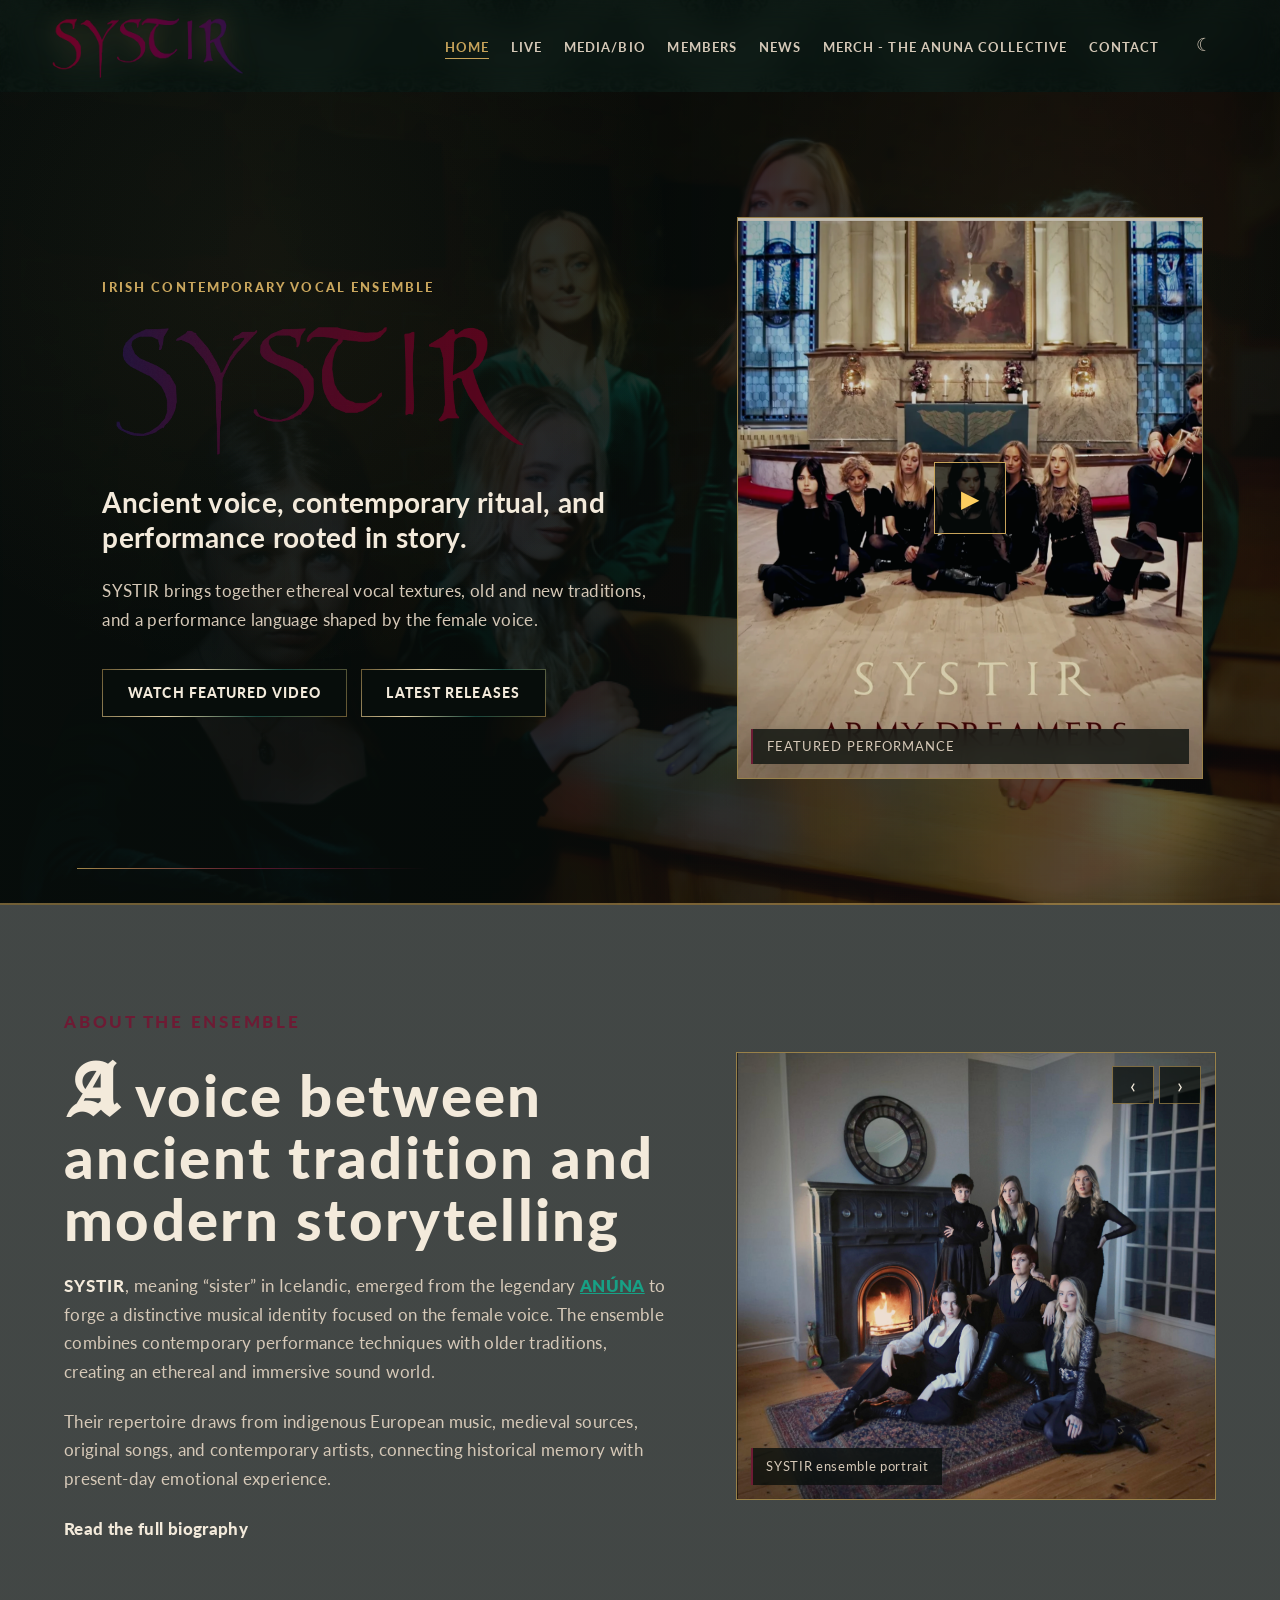
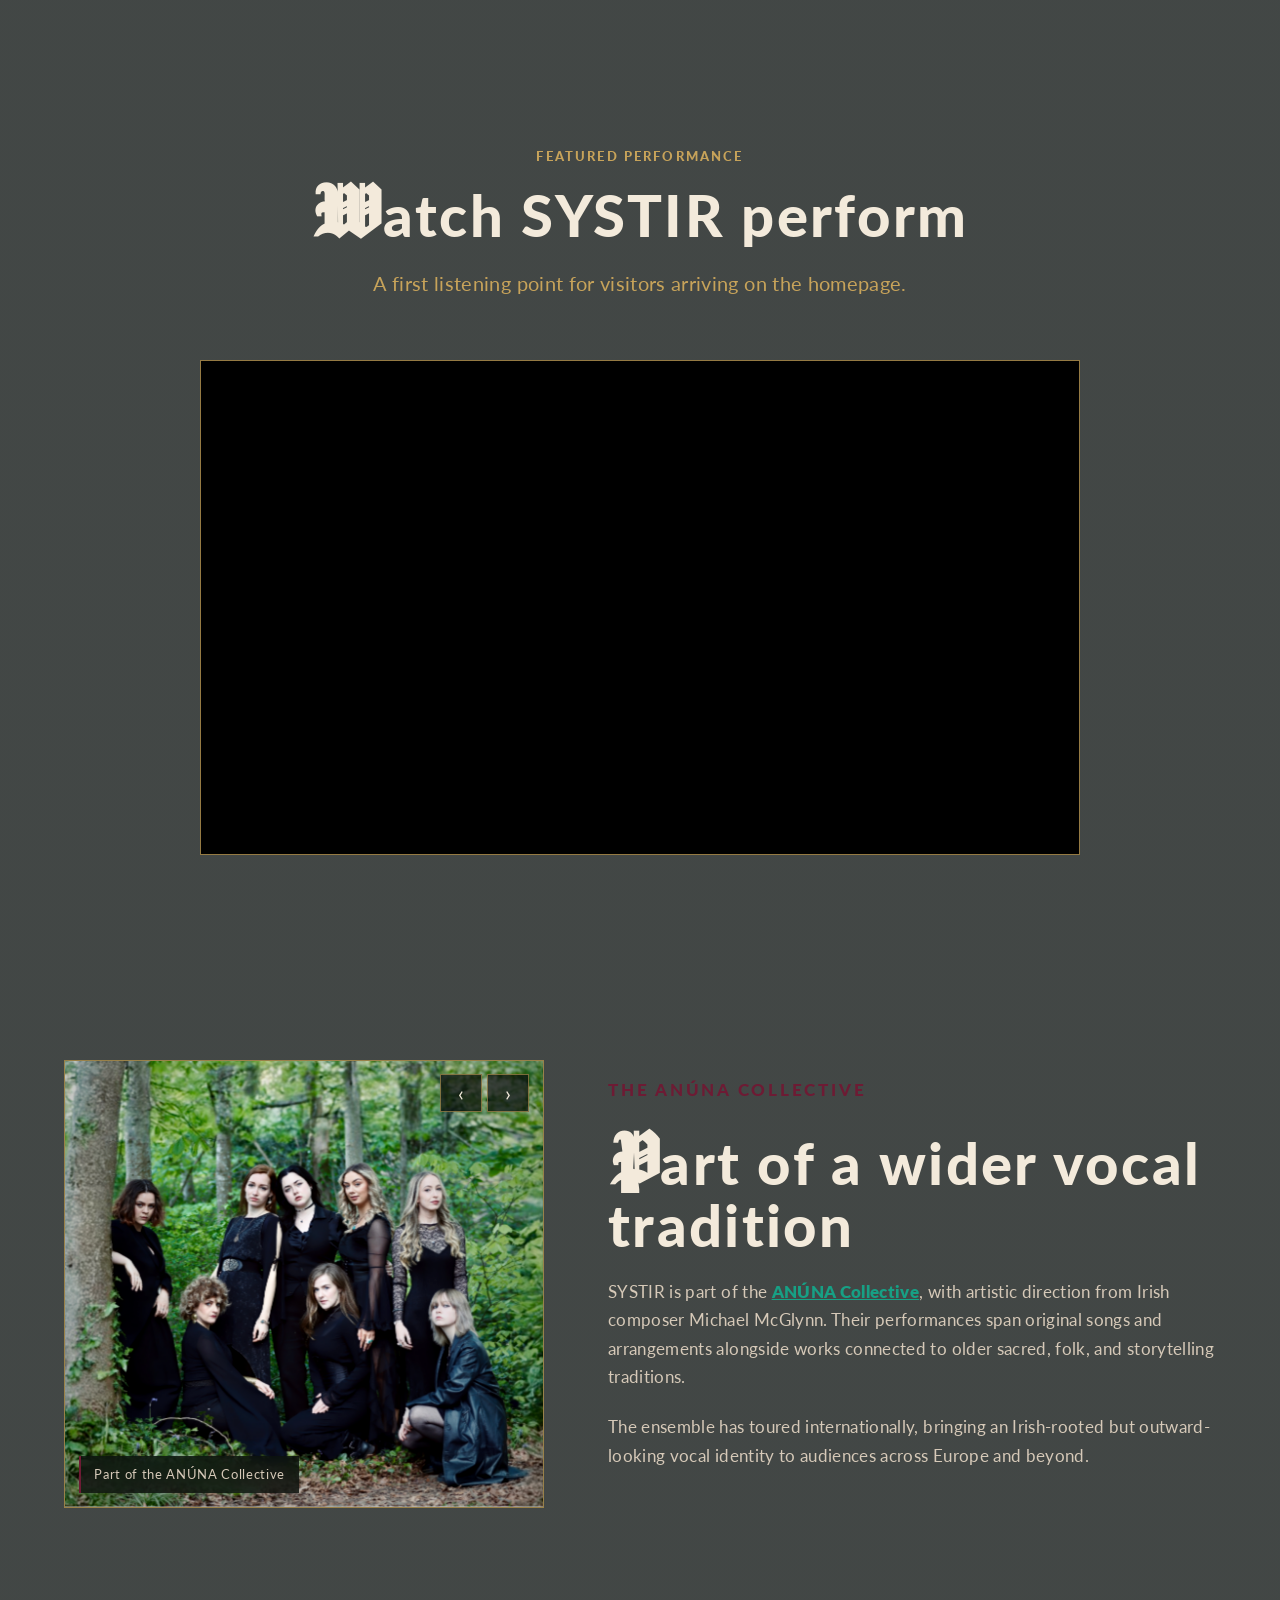
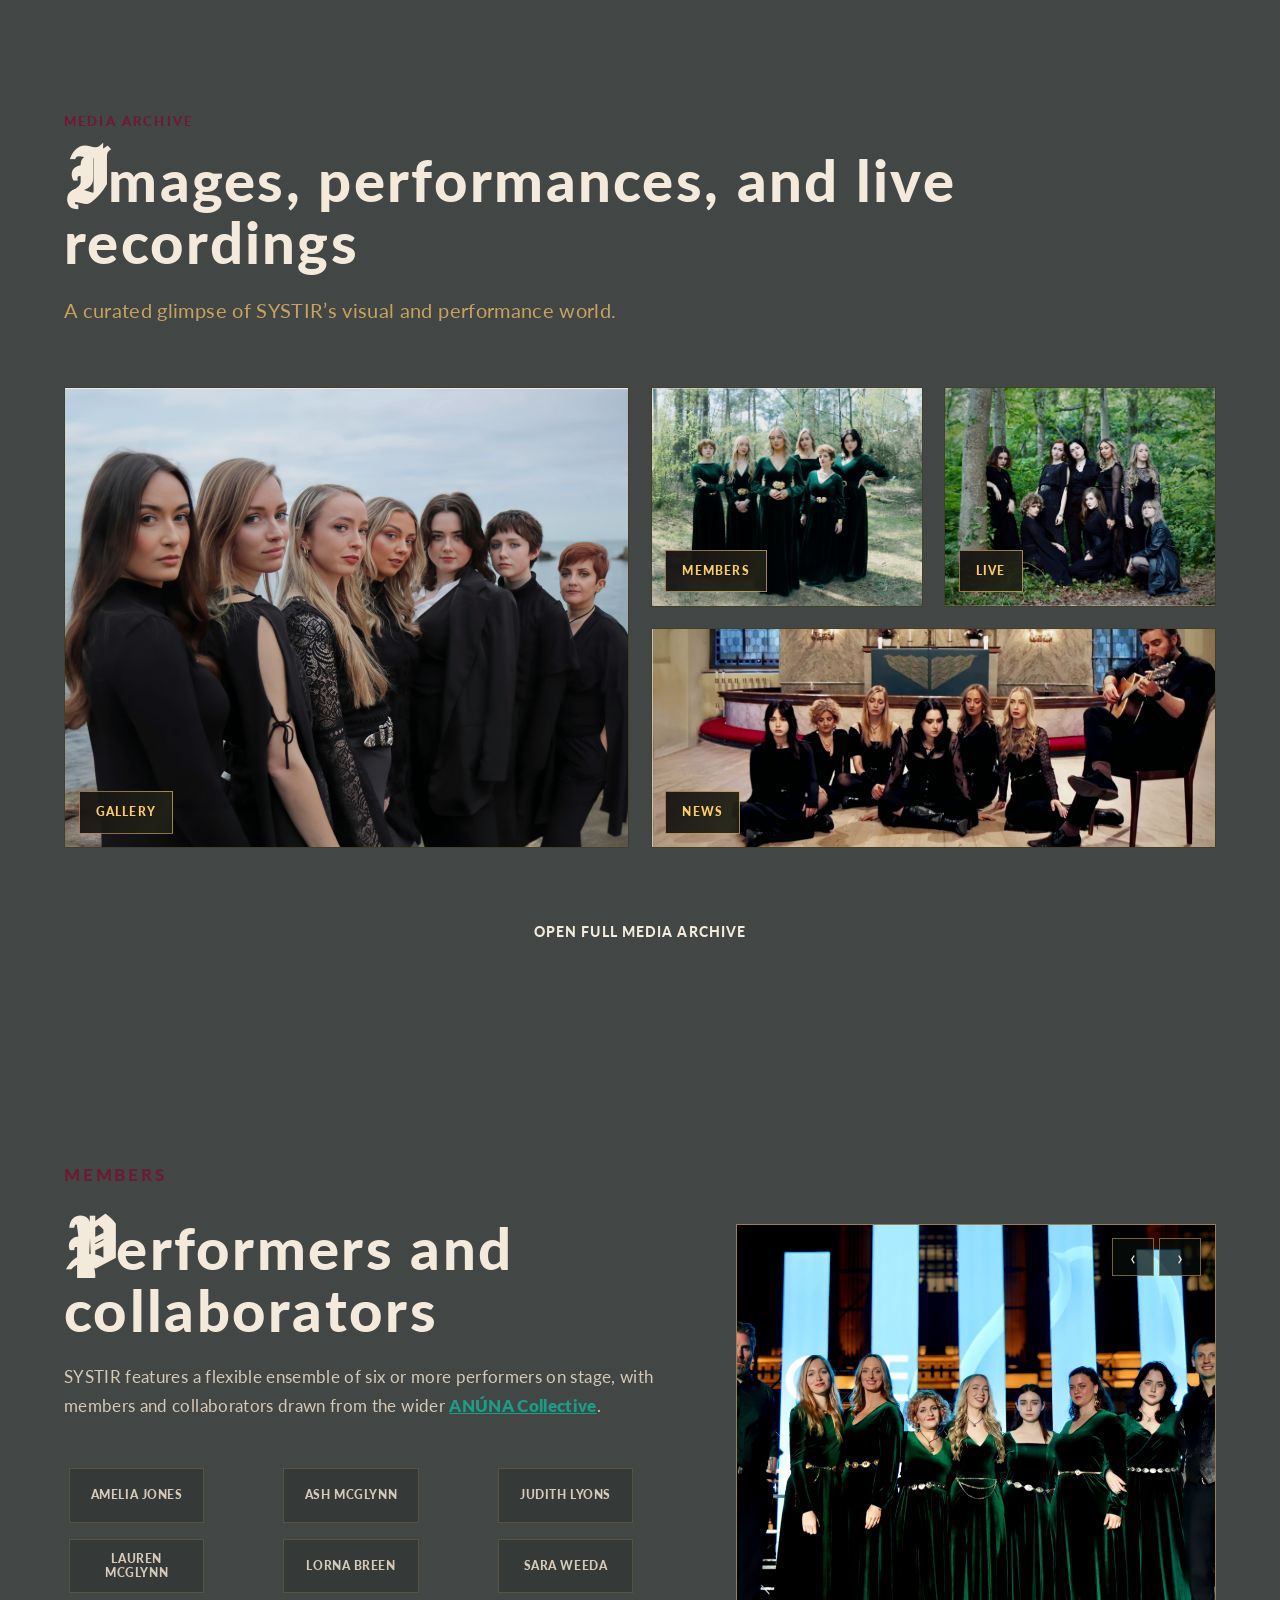
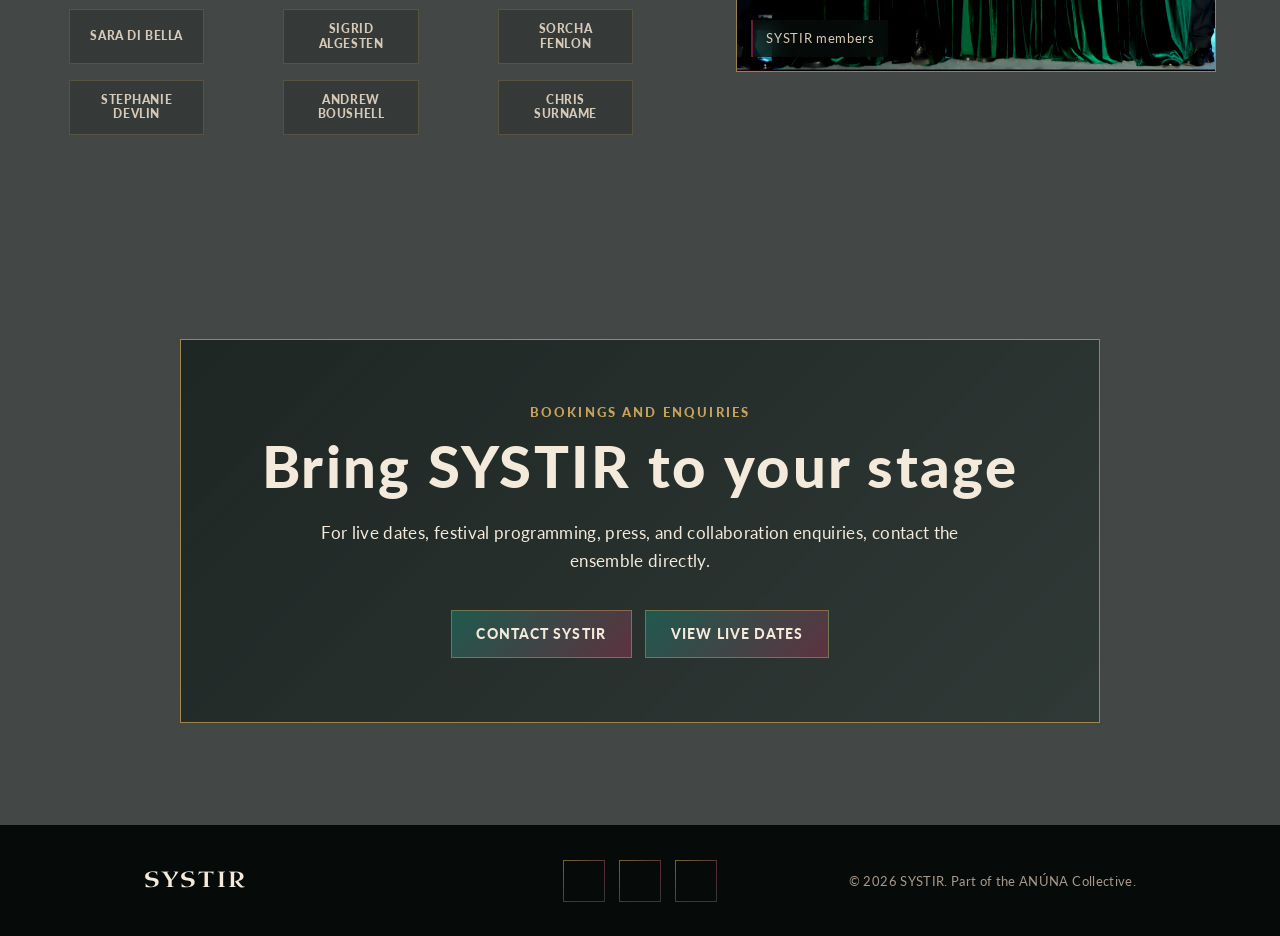
==== commit b45dcdd3: "images updates" ====
--- a/index.html
+++ b/index.html
@@ -412,6 +412,8 @@
                     <li><a class="button5" href="member.html?id=sigrid-algesten">Sigrid Algesten</a></li>
                     <li><a class="button5" href="member.html?id=sorcha-fenlon">Sorcha Fenlon</a></li>
                     <li><a class="button5" href="member.html?id=stephanie-devlin">Stephanie Devlin</a></li>
+                    <li><a class="button5" href="member.html?id=andrew-boushell">Andrew Boushell</a></li>
+                    <li><a class="button5" href="member.html?id=chris">Chris Surname</a></li>
                 </ul>
             </div>
 
--- a/css/layout.css
+++ b/css/layout.css
@@ -122,6 +122,10 @@
 
 .site-nav__link,
 .site-nav__link:visited {
+    display: inline-flex;
+    align-items: center;
+    justify-content: center;
+    text-align: center;
     position: relative;
     color: var(--color-text-secondary);
     font-size: var(--font-size-ui-sm);
--- a/css/components.css
+++ b/css/components.css
@@ -795,37 +795,38 @@
 
 
 /* ================================================================
-   5.17 MEMBERS LIST / MEMBER LINK GRID
-   ----------------------------------------------------------------
-   Purpose:
-   - Turns the member list into an even 5 x 2 grid on desktop.
-   - Keeps the grid centred inside the section.
-   - Makes each member link occupy a consistent box.
+   5.X MEMBERS DIRECTORY GRID
+   ----------------------------------------------------------------
+   Purpose:
+   - Creates a flexible, centred member button layout.
+   - Allows members to be added or removed without breaking alignment.
 ================================================================ */
 
 .members-list {
-    display: grid;
-    grid-template-columns: repeat(5, minmax(min(100%, 10rem), 1fr));
-    gap: var(--space-sm);
-    width: min(100%, 1180px);
-    margin: var(--space-lg) auto 0;
+    display: flex;
+    flex-wrap: wrap;
+    justify-content: center;
+    align-items: stretch;
+    gap: clamp(0.8rem, 2vw, 1rem) clamp(1.5rem, 4vw, 2.8rem);
+    width: min(100%, 56rem);
+    margin: clamp(2rem, 5vw, 3rem) auto 0;
     padding: 0;
     list-style: none;
 }
 
 .members-list li {
     display: flex;
-    min-width: 0;
-}
-
-.members-list .button5 {
+    width: clamp(8.8rem, 22vw, 10.6rem);
+}
+
+.members-list a {
     width: 100%;
-    min-height: clamp(3rem, 5vw, 3.35rem);
-    padding: clamp(0.65rem, 1.5vw, 0.8rem) clamp(0.75rem, 1.8vw, 1rem);
-    border: 1px solid rgba(199, 163, 90, 0.26);
+    min-height: 3.4rem;
+    display: inline-flex;
+    align-items: center;
     justify-content: center;
     text-align: center;
-    white-space: normal;
+    line-height: 1.15;
 }
 
 
@@ -2926,4 +2927,313 @@
 
 body.theme-light .contact-form-visual__overlay {
     background: rgba(248, 239, 226, 0.86);
+}
+
+
+/* ================================================================
+   5.44 MEMBER PROFILE EDITORIAL ARTICLE
+   ----------------------------------------------------------------
+   Purpose:
+   - Styles member.html as a clean but asymmetrical profile article.
+   - Desktop uses the same kind of alternating visual rhythm as the homepage:
+     text / image, then image / text, then a calmer closing passage.
+   - Mobile collapses into a readable single-column article through
+     responsive.css.
+================================================================ */
+
+.member-profile {
+    overflow: hidden;
+}
+
+.member-profile__intro-grid {
+    display: grid;
+    grid-template-columns: minmax(0, 1.03fr) minmax(18rem, 0.82fr);
+    align-items: center;
+    gap: clamp(2.5rem, 5.5vw, 5.25rem);
+    width: min(100%, 76rem);
+    margin-left: auto;
+    margin-right: auto;
+}
+
+.member-profile__intro-copy {
+    width: min(100%, 47rem);
+    justify-self: end;
+}
+
+.member-profile__intro-media {
+    width: min(100%, 31rem);
+    justify-self: start;
+}
+
+.member-profile__portrait-card,
+.member-profile__story-image {
+    position: relative;
+    margin: 0;
+    overflow: hidden;
+    border: var(--border-strong);
+    background: color-mix(in srgb, var(--color-surface-primary) 86%, transparent);
+    box-shadow: 0 1.5rem 4rem rgba(0, 0, 0, 0.22);
+}
+
+.member-profile__portrait-caption {
+    display: none;
+}
+
+.member-profile__portrait-card::before,
+.member-profile__story-image::before {
+    content: "";
+    position: absolute;
+    inset: 0;
+    z-index: 1;
+    pointer-events: none;
+    background: linear-gradient(180deg, transparent 52%, rgba(7, 13, 11, 0.74));
+}
+
+.member-profile__portrait-image,
+.member-profile__story-image-media {
+    display: block;
+    width: 100%;
+    aspect-ratio: 4 / 5;
+    object-fit: cover;
+    filter: saturate(0.95) contrast(1.05);
+}
+
+.member-profile__portrait-caption,
+.member-profile__story-image-caption {
+    position: absolute;
+    left: var(--space-sm);
+    right: var(--space-sm);
+    bottom: var(--space-sm);
+    z-index: 2;
+    padding: clamp(0.45rem, 1.2vw, 0.6rem) clamp(0.65rem, 1.6vw, 0.85rem);
+    border-left: 2px solid var(--color-accent-secondary);
+    background: rgba(7, 13, 11, 0.78);
+    color: var(--color-text-secondary);
+    font-size: var(--font-size-ui-sm);
+    letter-spacing: 0.05em;
+    line-height: 1.35;
+    box-shadow: 0 10px 28px rgba(0, 0, 0, 0.18);
+    backdrop-filter: blur(10px);
+}
+
+.member-profile__title {
+    margin-bottom: var(--space-md);
+}
+
+.member-profile__quote {
+    position: relative;
+    margin: 0;
+    max-width: 42rem;
+    padding: clamp(1.15rem, 3vw, 1.6rem) 0 clamp(1.15rem, 3vw, 1.6rem) clamp(1rem, 2.5vw, 1.35rem);
+    border-left: 2px solid var(--color-accent-primary);
+    color: var(--color-accent-soft);
+    font-family: var(--font-family-display);
+    font-size: clamp(1.2rem, 2.4vw, 1.65rem);
+    line-height: 1.35;
+}
+
+.member-profile__story {
+    display: grid;
+    gap: clamp(4rem, 8vw, 7rem);
+    width: min(100%, 76rem);
+    margin-top: clamp(4rem, 8vw, 6.5rem);
+    margin-left: auto;
+    margin-right: auto;
+}
+
+.member-profile__story-section {
+    display: grid;
+    align-items: center;
+    gap: clamp(2rem, 5vw, 5rem);
+}
+
+.member-profile__story-section--image-left {
+    grid-template-columns: minmax(16rem, 0.78fr) minmax(0, 1.1fr);
+}
+
+.member-profile__story-section--image-right {
+    grid-template-columns: minmax(0, 1.1fr) minmax(16rem, 0.78fr);
+}
+
+.member-profile__story-section--text-only {
+    grid-template-columns: minmax(0, 44rem);
+    justify-content: center;
+    text-align: center;
+}
+
+.member-profile__story-section--text-only .member-profile__story-copy {
+    padding-top: clamp(1.25rem, 3vw, 2rem);
+    border-top: 1px solid rgba(199, 163, 90, 0.22);
+}
+
+.member-profile__story-copy {
+    display: grid;
+    gap: clamp(1rem, 2.4vw, 1.35rem);
+    min-width: 0;
+    width: min(100%, 45rem);
+}
+
+.member-profile__story-section--image-left .member-profile__story-copy {
+    justify-self: start;
+}
+
+.member-profile__story-section--image-right .member-profile__story-copy {
+    justify-self: end;
+}
+
+.member-profile__story-image {
+    width: min(100%, 24rem);
+}
+
+.member-profile__story-section--image-left .member-profile__story-image {
+    justify-self: end;
+    transform: translateY(clamp(-1.25rem, -2vw, -0.5rem));
+}
+
+.member-profile__story-section--image-right .member-profile__story-image {
+    justify-self: start;
+    transform: translateY(clamp(0.75rem, 2vw, 1.75rem));
+}
+
+.member-profile__paragraph {
+    max-width: 44rem;
+    margin: 0;
+    color: var(--color-text-secondary);
+    font-size: clamp(1rem, 1.15vw, 1.08rem);
+    line-height: 1.72;
+}
+
+.member-profile__story-section:first-child .member-profile__paragraph:first-child {
+    color: var(--color-text-primary);
+    font-size: clamp(1.05rem, 1.25vw, 1.15rem);
+}
+
+.member-profile__story-section--text-only .member-profile__paragraph:last-child {
+    color: var(--color-accent-soft);
+    font-family: var(--font-family-display);
+    font-size: clamp(1.12rem, 2vw, 1.4rem);
+    line-height: 1.45;
+}
+
+.member-profile__actions {
+    width: min(100%, 76rem);
+    margin-top: clamp(3rem, 7vw, 5rem);
+    margin-left: auto;
+    margin-right: auto;
+    justify-content: center;
+}
+
+body.theme-light .member-profile__portrait-caption,
+body.theme-light .member-profile__story-image-caption {
+    background: rgba(248, 239, 226, 0.88);
+    color: var(--color-text-primary);
+    border-left-color: var(--color-accent-secondary);
+    box-shadow: 0 10px 24px rgba(69, 45, 28, 0.16);
+}
+
+body.theme-light .member-profile__quote,
+body.theme-light .member-profile__story-section--text-only .member-profile__paragraph:last-child {
+    color: var(--color-accent-secondary);
+}
+
+
+/* ================================================================
+   5.X MEMBER PROFILE CLOSING BACKDROP
+   ----------------------------------------------------------------
+   Purpose:                                     
+   - Gives the final centred biography section an atmospheric image
+     backdrop without harming readability.
+================================================================ */
+
+.member-profile__story-section--text-only {
+    position: relative;
+    isolation: isolate;
+    overflow: hidden;
+    min-height: clamp(24rem, 48vw, 36rem);
+    padding: clamp(3rem, 7vw, 6rem) clamp(1.25rem, 4vw, 3rem);
+    border: 1px solid rgba(199, 163, 90, 0.24);
+    background-color: var(--color-surface-primary);
+    background-position: center;
+    background-size: cover;
+    background-repeat: no-repeat;
+}
+
+.member-profile__story-section--text-only::before {
+    content: "";
+    position: absolute;
+    inset: 0;
+    z-index: -1;
+    background: radial-gradient( circle at 50% 35%, rgba(199, 163, 90, 0.14), transparent 34rem);
+    pointer-events: none;
+}
+
+.member-profile__story-section--text-only .member-profile__story-copy {
+    position: relative;
+    z-index: 1;
+    width: min(100%, 44rem);
+    margin-left: auto;
+    margin-right: auto;
+    padding: clamp(1.5rem, 4vw, 2.75rem);
+    background: rgba(7, 13, 11, 0.52);
+    border-left: 2px solid rgba(199, 163, 90, 0.55);
+    backdrop-filter: blur(10px);
+}
+
+.member-profile__story-section--text-only .member-profile__paragraph:last-child {
+    margin-bottom: 0;
+}
+
+
+/* ================================================================
+   5.X MEMBER PROFILE OPENING LAYOUT
+   ----------------------------------------------------------------
+   Purpose:
+   - Creates the top member intro area.
+   - Desktop uses two columns: title/quote left, portrait right.
+   - Mobile can stack title first, image second.
+================================================================ */
+
+.member-profile__opening {
+    display: grid;
+    grid-template-columns: minmax(0, 1.1fr) minmax(18rem, 0.9fr);
+    align-items: center;
+    gap: clamp(2rem, 5vw, 5rem);
+    width: min(100%, 76rem);
+    margin-left: auto;
+    margin-right: auto;
+    margin-bottom: clamp(3rem, 7vw, 6rem);
+}
+
+.member-profile__intro {
+    min-width: 0;
+}
+
+.member-profile__title {
+    max-width: 10ch;
+}
+
+.member-profile__quote {
+    max-width: 34rem;
+    margin-top: clamp(1.25rem, 3vw, 2rem);
+    padding-left: clamp(1rem, 2vw, 1.5rem);
+    border-left: 2px solid rgba(199, 163, 90, 0.72);
+    color: var(--color-accent-primary);
+    font-size: clamp(1.4rem, 2.3vw, 2.15rem);
+    line-height: 1.25;
+}
+
+.member-profile__portrait-card {
+    position: relative;
+    width: 100%;
+    margin: 0;
+    overflow: hidden;
+    border: 1px solid rgba(199, 163, 90, 0.32);
+    background: rgba(7, 13, 11, 0.5);
+}
+
+.member-profile__portrait-image {
+    display: block;
+    width: 100%;
+    aspect-ratio: 4 / 5;
+    object-fit: cover;
 }
--- a/css/responsive.css
+++ b/css/responsive.css
@@ -659,8 +659,8 @@
     .homepage .feature.section3 .members-list {
         display: grid;
         grid-template-columns: repeat(2, minmax(0, 1fr));
-        gap: var(--space-sm);
-        width: 100%;
+        gap: 0.8rem;
+        width: min(100%, 28rem);
         max-width: 100%;
         margin: var(--space-md) auto 0;
         padding: 0;
@@ -1021,4 +1021,205 @@
         width: 100%;
         max-width: 100%;
     }
+}
+
+
+/* ================================================================
+   6.13 MEMBER PROFILE RESPONSIVE RULES
+   ----------------------------------------------------------------
+   Purpose:
+   - Keeps the profile article readable below desktop widths.
+   - Mobile receives a calm single-column flow:
+     portrait, name/quote, text, image, text, image, closing.
+================================================================ */
+
+@media (max-width: 980px) {
+    .member-profile__intro-grid,
+    .member-profile__story-section,
+    .member-profile__story-section--image-left,
+    .member-profile__story-section--image-right,
+    .member-profile__story-section--text-only {
+        grid-template-columns: 1fr;
+    }
+    .member-profile__intro-grid {
+        width: min(100%, 46rem);
+        gap: clamp(1.75rem, 5vw, 3rem);
+    }
+    .member-profile__intro-media {
+        order: 1;
+        width: min(100%, 28rem);
+        margin-left: auto;
+        margin-right: auto;
+        justify-self: center;
+    }
+    .member-profile__intro-copy {
+        order: 2;
+        width: min(100%, 42rem);
+        max-width: 100%;
+        margin-left: auto;
+        margin-right: auto;
+        text-align: left;
+        justify-self: center;
+    }
+    .member-profile__title,
+    .member-profile__intro-copy>.eyebrow,
+    .member-profile__quote {
+        text-align: center;
+    }
+    .member-profile__quote {
+        margin-left: auto;
+        margin-right: auto;
+        padding-left: 0;
+        border-left: 0;
+        border-top: 1px solid rgba(199, 163, 90, 0.26);
+        border-bottom: 1px solid rgba(199, 163, 90, 0.18);
+    }
+    .member-profile__story {
+        width: min(100%, 46rem);
+        gap: clamp(3rem, 8vw, 4.5rem);
+        margin-top: clamp(3rem, 8vw, 4.5rem);
+    }
+    .member-profile__story-section {
+        gap: clamp(1.5rem, 5vw, 2.5rem);
+    }
+    .member-profile__story-copy,
+    .member-profile__story-section--image-left .member-profile__story-copy,
+    .member-profile__story-section--image-right .member-profile__story-copy {
+        width: min(100%, 42rem);
+        margin-left: auto;
+        margin-right: auto;
+        justify-self: center;
+    }
+    .member-profile__story-image,
+    .member-profile__story-section--image-left .member-profile__story-image,
+    .member-profile__story-section--image-right .member-profile__story-image {
+        width: min(100%, 28rem);
+        margin-left: auto;
+        margin-right: auto;
+        justify-self: center;
+        transform: none;
+    }
+    .member-profile__story-section--image-left .member-profile__story-image {
+        order: 2;
+    }
+    .member-profile__story-section--image-left .member-profile__story-copy {
+        order: 1;
+    }
+    .member-profile__story-section--image-right .member-profile__story-copy {
+        order: 1;
+    }
+    .member-profile__story-section--image-right .member-profile__story-image {
+        order: 2;
+    }
+    .member-profile__story-section--text-only {
+        text-align: left;
+    }
+    .member-profile__story-section--text-only .member-profile__story-copy {
+        padding-top: clamp(1.25rem, 5vw, 1.75rem);
+    }
+}
+
+@media (max-width: 720px) {
+    .member-profile {
+        padding-top: clamp(2.5rem, 9vw, 4rem);
+    }
+    .member-profile__intro-grid,
+    .member-profile__story {
+        width: 100%;
+    }
+    .member-profile__intro-media,
+    .member-profile__story-image {
+        width: min(100%, 82vw);
+    }
+    .member-profile__portrait-image,
+    .member-profile__story-image-media {
+        aspect-ratio: 4 / 5;
+    }
+    .member-profile__intro-copy,
+    .member-profile__story-copy {
+        width: min(100%, 38rem);
+    }
+    .member-profile__paragraph {
+        font-size: var(--font-size-body);
+        line-height: 1.68;
+    }
+    .member-profile__actions {
+        justify-content: center;
+    }
+}
+
+@media (max-width: 420px) {
+    .member-profile__intro-media,
+    .member-profile__story-image {
+        width: min(100%, 88vw);
+    }
+    .member-profile__quote {
+        font-size: clamp(1.1rem, 7vw, 1.35rem);
+    }
+}
+
+
+/* ================================================================
+   6.X MEMBER PROFILE MOBILE INTRO REFINEMENT
+   ----------------------------------------------------------------
+   Purpose:
+   - Makes the member profile open with the name/title on small screens.
+   - Enlarges the member name.
+   - Reduces the quote so it supports the title rather than overpowering it.
+================================================================ */
+
+@media (max-width: 720px) {
+    .member-profile__title {
+        font-size: clamp(3.8rem, 18vw, 6rem);
+        line-height: 0.92;
+        max-width: 100%;
+        margin-bottom: clamp(1.2rem, 5vw, 2rem);
+    }
+    .member-profile__quote {
+        max-width: 30rem;
+        padding-left: clamp(0.9rem, 4vw, 1.35rem);
+        font-size: clamp(1.15rem, 5.2vw, 1.65rem);
+        line-height: 1.3;
+    }
+    .member-profile .eyebrow {
+        margin-bottom: clamp(0.65rem, 3vw, 1rem);
+    }
+}
+
+
+/* ================================================================
+   6.X MEMBER PROFILE MOBILE OPENING
+   ----------------------------------------------------------------
+   Purpose:
+   - Puts member title/name/quote above the image on smaller screens.
+   - Enlarges the name and makes the quote less dominant.
+================================================================ */
+
+@media (max-width: 720px) {
+    .member-profile__opening {
+        grid-template-columns: 1fr;
+        gap: clamp(1.5rem, 6vw, 2.5rem);
+        margin-bottom: clamp(2.5rem, 10vw, 4rem);
+    }
+    .member-profile__intro {
+        order: 1;
+    }
+    .member-profile__portrait-card {
+        order: 2;
+        width: min(100%, 28rem);
+        margin-left: auto;
+        margin-right: auto;
+    }
+    .member-profile__title {
+        max-width: 100%;
+        font-size: clamp(4rem, 19vw, 6.5rem);
+        line-height: 0.9;
+    }
+    .member-profile__quote {
+        max-width: 30rem;
+        margin-top: clamp(1rem, 4vw, 1.5rem);
+        padding-left: clamp(0.9rem, 4vw, 1.35rem);
+        font-size: clamp(1.1rem, 5vw, 1.55rem);
+        line-height: 1.3;
+    }
 }
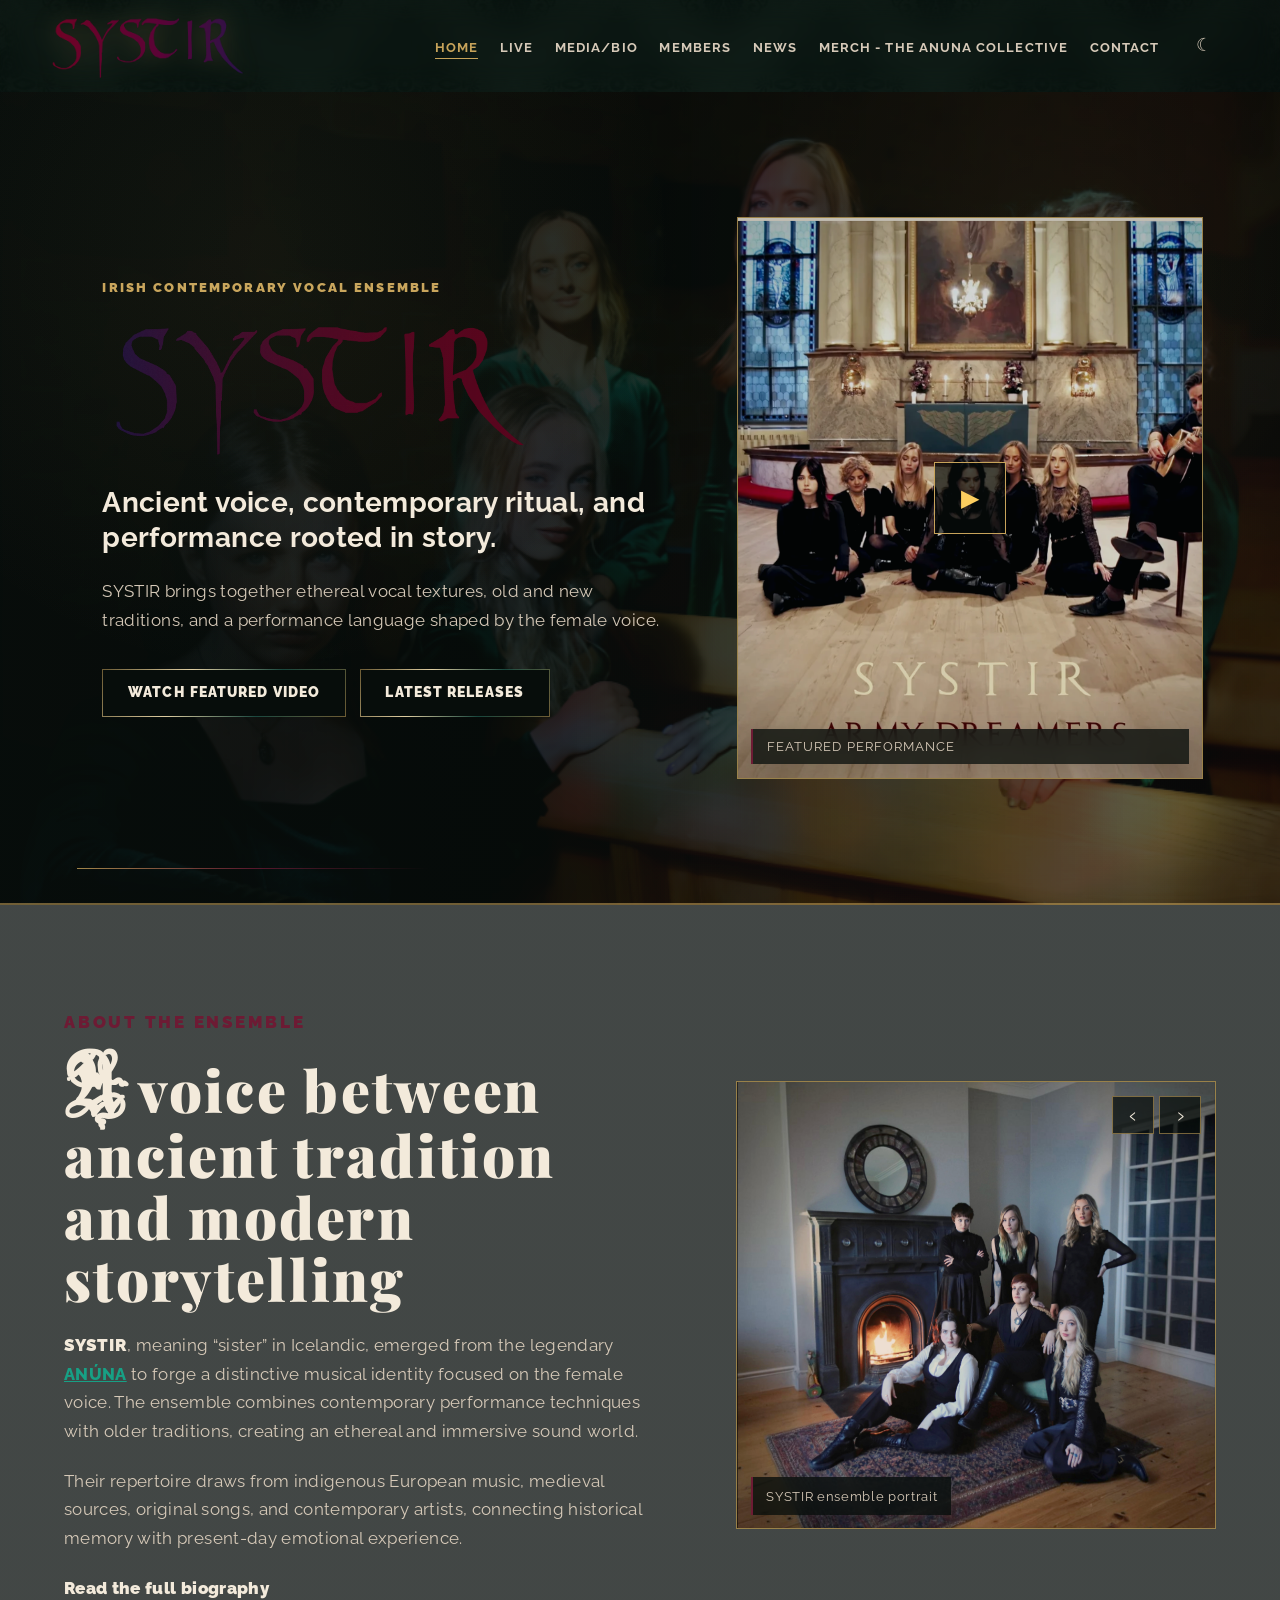
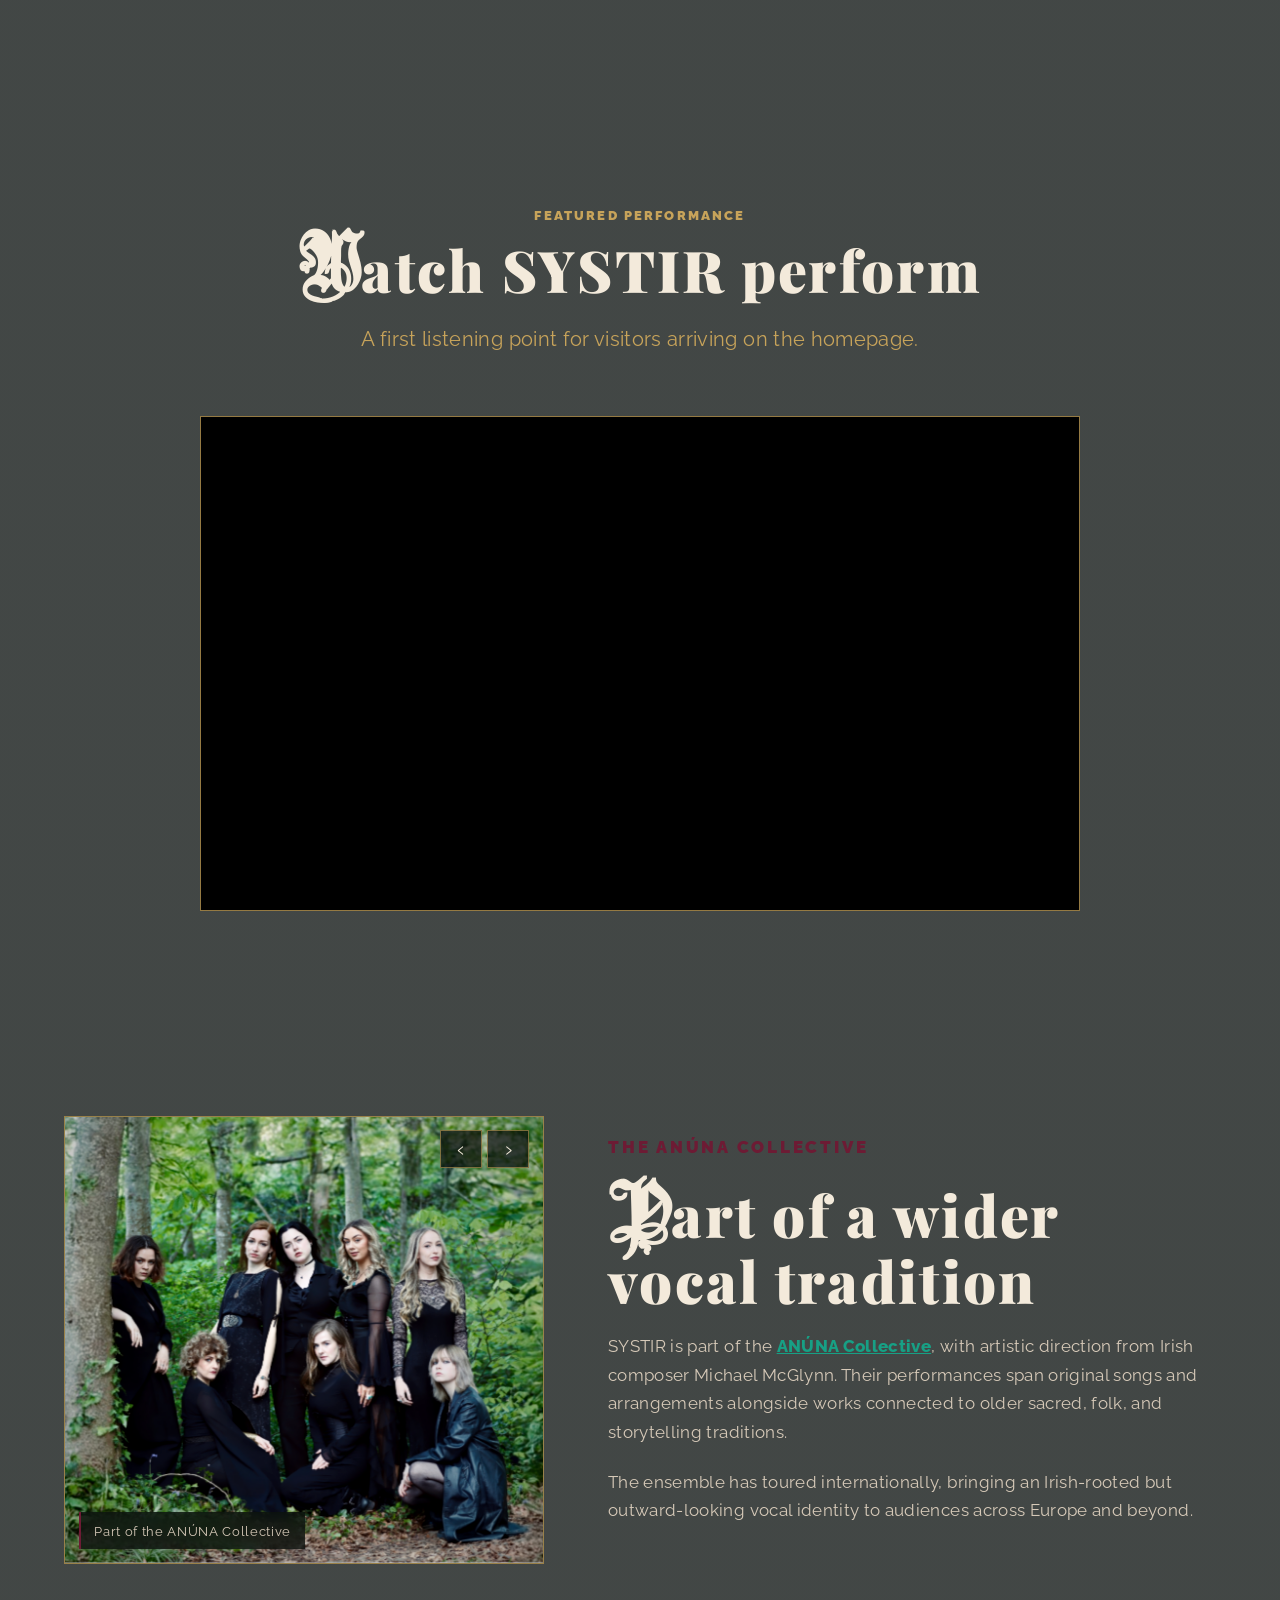
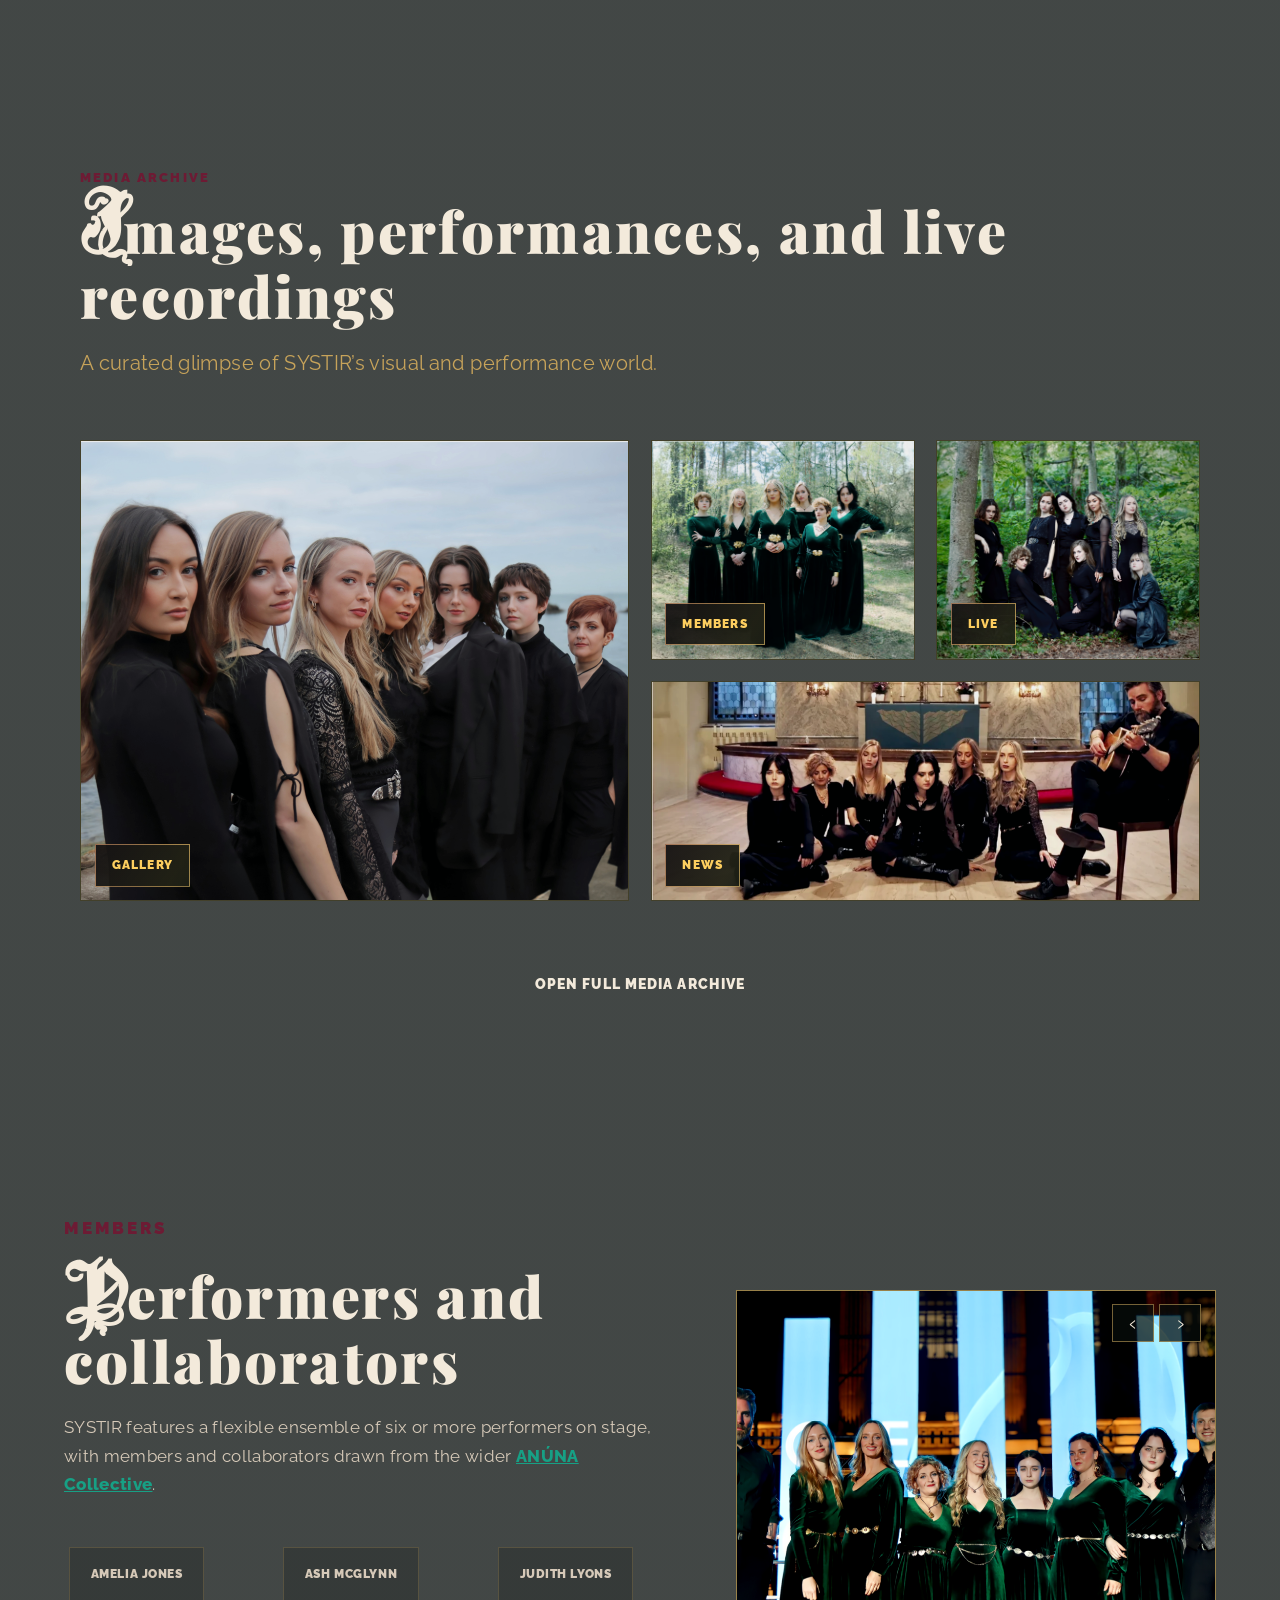
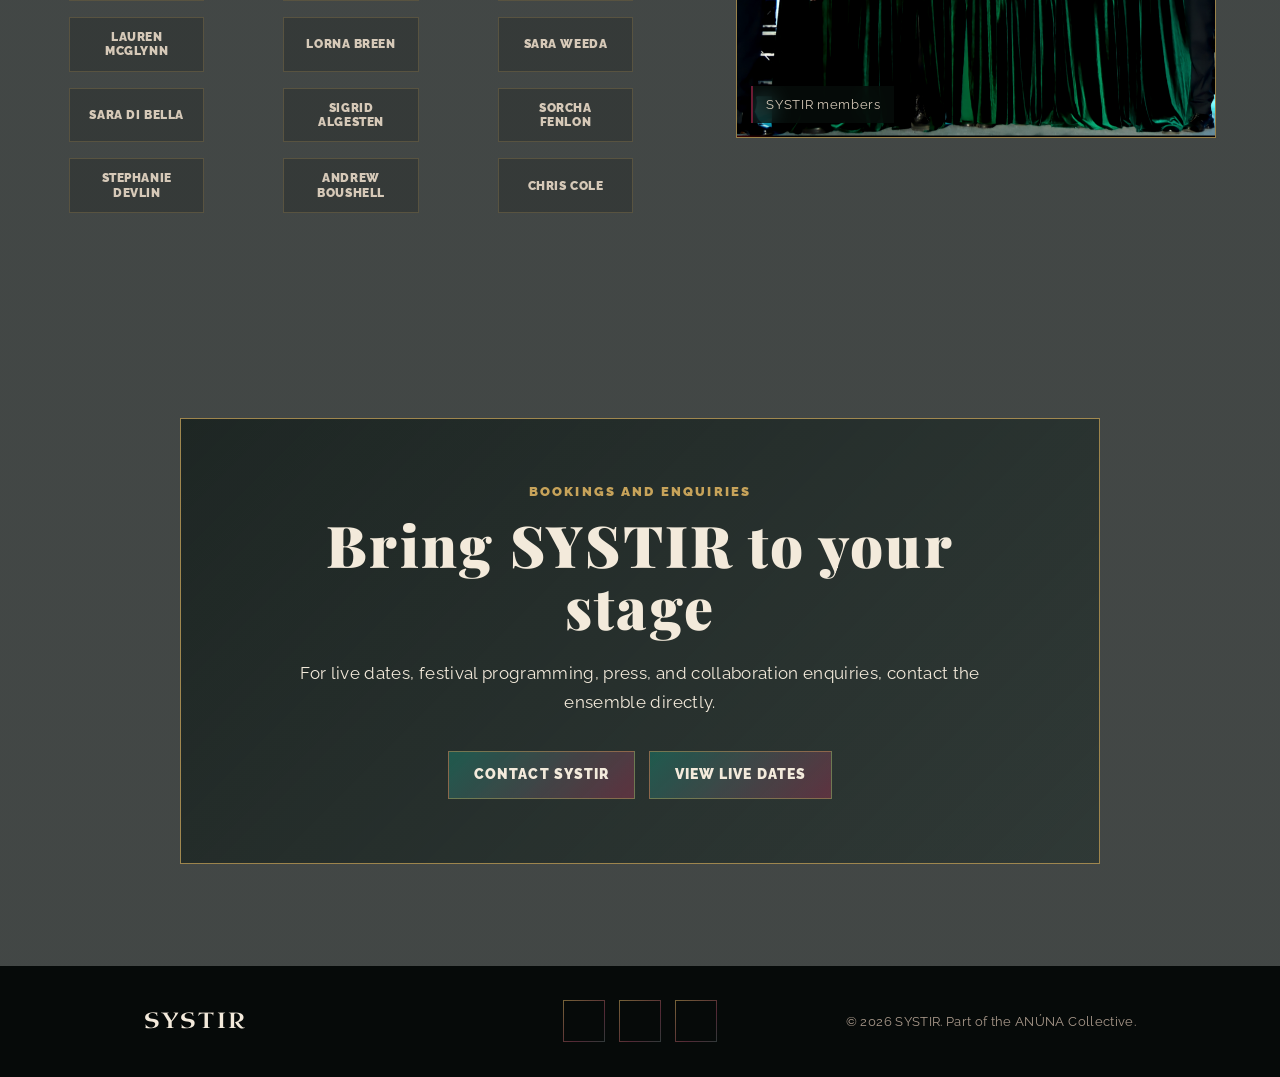
==== commit d85248b0: "Same as the last one" ====
--- a/index.html
+++ b/index.html
@@ -413,7 +413,7 @@
                     <li><a class="button5" href="member.html?id=sorcha-fenlon">Sorcha Fenlon</a></li>
                     <li><a class="button5" href="member.html?id=stephanie-devlin">Stephanie Devlin</a></li>
                     <li><a class="button5" href="member.html?id=andrew-boushell">Andrew Boushell</a></li>
-                    <li><a class="button5" href="member.html?id=chris">Chris Surname</a></li>
+                    <li><a class="button5" href="member.html?id=chris">Chris Cole</a></li>
                 </ul>
             </div>
 
--- a/css/tokens.css
+++ b/css/tokens.css
@@ -28,7 +28,17 @@
      headings through .title-dropcap.
 ================================================================ */
 
+@import url("https://fonts.googleapis.com/css2?family=Raleway:wght@300;400;500;600;700;800;900&display=swap");
 @import url("https://fonts.googleapis.com/css2?family=Lato:wght@300;400;700;900&family=Libre+Baskerville:wght@400;700&family=Manufacturing+Consent&family=Monsieur+La+Doulaise&family=Uncial+Antiqua&family=UnifrakturMaguntia&display=swap");
+@import url("https://fonts.googleapis.com/css2?family=Playfair+Display:wght@400;500;600;700&display=swap");
+@font-face {
+    font-family: "Rothenburg Decorative";
+    src: url("../fonts/zenda.ttf") format("woff2"), url("../fonts/zenda.ttf") format("woff");
+    font-weight: normal;
+    font-style: normal;
+    font-display: swap;
+}
+
 
 /* ================================================================
    1.2 DESIGN TOKENS
@@ -51,13 +61,14 @@
     /* ------------------------------------------------------------
        Font system
     ------------------------------------------------------------ */
-    --font-body: "Lato", Arial, sans-serif;
-    --font-heading: "Lato", Arial, sans-serif;
+    --font-body: "Raleway", Arial, Helvetica, sans-serif;
+    --font-heading: "Playfair Display", Georgia, "Times New Roman", serif;
     --font-display: "Libre Baskerville", Georgia, serif;
     --font-logo: "Uncial Antiqua", "Libre Baskerville", Georgia, serif;
     --font-dropcap: "UnifrakturMaguntia", "Uncial Antiqua", Georgia, serif;
     --font-dropcap2: "Monsieur La Doulaise", "UnifrakturMaguntia", "Uncial Antiqua", Georgia, serif;
     --font-dropcap3: "Manufacturing Consent", "UnifrakturMaguntia", "Uncial Antiqua", Georgia, serif;
+    --font-dropcap4: "Rothenburg Decorative", Georgia, "Times New Roman", serif;
     /* ------------------------------------------------------------
        Fluid typography scale
        ------------------------------------------------------------
@@ -405,10 +416,9 @@
 ================================================================ */
 
 .title-dropcap::first-letter {
-    font-family: var(--font-dropcap3);
+    font-family: var(--font-dropcap4);
     font-size: 1.45em;
     line-height: 0.78;
     color: var(--color-text-primary);
     letter-spacing: 0.015em;
-}
-
+}
--- a/css/layout.css
+++ b/css/layout.css
@@ -270,7 +270,7 @@
 }
 
 .section5>* {
-    max-width: var(--section-width-wide);
+    max-width: var(--section-width-standard);
 }
 
 .section6>* {
--- a/css/components.css
+++ b/css/components.css
@@ -808,7 +808,7 @@
     justify-content: center;
     align-items: stretch;
     gap: clamp(0.8rem, 2vw, 1rem) clamp(1.5rem, 4vw, 2.8rem);
-    width: min(100%, 56rem);
+    width: min(100%, 100rem);
     margin: clamp(2rem, 5vw, 3rem) auto 0;
     padding: 0;
     list-style: none;
@@ -1055,7 +1055,7 @@
 ================================================================ */
 
 .live-events {
-    width: min(100%, 1080px);
+    width: min(60%, 1080px);
     margin: 0 auto;
 }
 
@@ -1142,7 +1142,7 @@
 }
 
 .live-events__year-title {
-    width: min(100%, 1080px);
+    width: min(70%, 1080px);
     margin: 0 auto var(--space-lg);
     transform: translateX(clamp(-2.25rem, -3vw, -0.9rem));
     color: var(--color-accent-primary);
@@ -1167,7 +1167,7 @@
 }
 
 .live-events__month-title {
-    width: min(100%, 1080px);
+    width: min(70%, 1080px);
     margin: 0 auto var(--space-md);
     transform: translateX(clamp(-1.25rem, -2vw, -0.5rem));
     color: var(--color-text-primary);
@@ -1187,7 +1187,9 @@
 
 .live-events__list {
     display: grid;
+    justify-self: center;
     gap: var(--space-sm);
+    max-width: min(70%, 1080px);
 }
 
 
@@ -1861,7 +1863,7 @@
     width: 100%;
     height: 100%;
     object-fit: cover;
-    object-position: center;
+    object-position: center 35%;
     opacity: 0.94;
     filter: saturate(0.9) contrast(1.05);
     transition: opacity var(--transition-slow), filter var(--transition-slow), transform var(--transition-slow);
@@ -2967,12 +2969,22 @@
 
 .member-profile__portrait-card,
 .member-profile__story-image {
+    object-fit: contain;
     position: relative;
     margin: 0;
     overflow: hidden;
     border: var(--border-strong);
     background: color-mix(in srgb, var(--color-surface-primary) 86%, transparent);
     box-shadow: 0 1.5rem 4rem rgba(0, 0, 0, 0.22);
+}
+
+.member-profile__story-image {
+    display: block;
+    width: 100%;
+    aspect-ratio: 1 / 1;
+    object-fit: contain;
+    object-position: center;
+    background: rgba(7, 13, 11, 0.82);
 }
 
 .member-profile__portrait-caption {
@@ -3098,7 +3110,7 @@
 .member-profile__paragraph {
     max-width: 44rem;
     margin: 0;
-    color: var(--color-text-secondary);
+    color: var(--color-text-primary);
     font-size: clamp(1rem, 1.15vw, 1.08rem);
     line-height: 1.72;
 }
@@ -3131,9 +3143,12 @@
     box-shadow: 0 10px 24px rgba(69, 45, 28, 0.16);
 }
 
-body.theme-light .member-profile__quote,
 body.theme-light .member-profile__story-section--text-only .member-profile__paragraph:last-child {
-    color: var(--color-accent-secondary);
+    color: var(--color-accent-soft);
+}
+
+body.theme-light .member-profile__quote {
+    color: var(--color-accent-primary);
 }
 
 
@@ -3174,7 +3189,7 @@
     margin-left: auto;
     margin-right: auto;
     padding: clamp(1.5rem, 4vw, 2.75rem);
-    background: rgba(7, 13, 11, 0.52);
+    background: radial-gradient( circle at center, rgba(0, 0, 0, 0) 75%, rgba(0, 0, 0, 0.45) 100%), #cdb79881;
     border-left: 2px solid rgba(199, 163, 90, 0.55);
     backdrop-filter: blur(10px);
 }
@@ -3236,4 +3251,36 @@
     width: 100%;
     aspect-ratio: 4 / 5;
     object-fit: cover;
+}
+
+.member-profile__story-image-button {
+    display: block;
+    width: 100%;
+    height: 100%;
+    padding: 0;
+    border: 0;
+    background: transparent;
+    color: inherit;
+    cursor: zoom-in;
+}
+
+.member-profile__story-image-button .member-profile__story-image-media {
+    display: block;
+    width: 100%;
+    height: 100%;
+}
+
+.member-profile__portrait-button {
+    display: block;
+    width: 100%;
+    padding: 0;
+    border: 0;
+    background: transparent;
+    color: inherit;
+    cursor: zoom-in;
+}
+
+.news-story__actions .button4.is-active {
+    transform: translateY(-0.08rem);
+    box-shadow: 0 0.8rem 1.8rem rgba(0, 0, 0, 0.24);
 }
--- a/css/responsive.css
+++ b/css/responsive.css
@@ -570,6 +570,11 @@
         width: 100%;
         text-align: center;
     }
+    .site-nav-important__item {
+        width: 100%;
+        text-align: center;
+        color: var(--color-accent-tertiary);
+    }
     .site-nav__link {
         width: max-content;
         margin-left: auto;
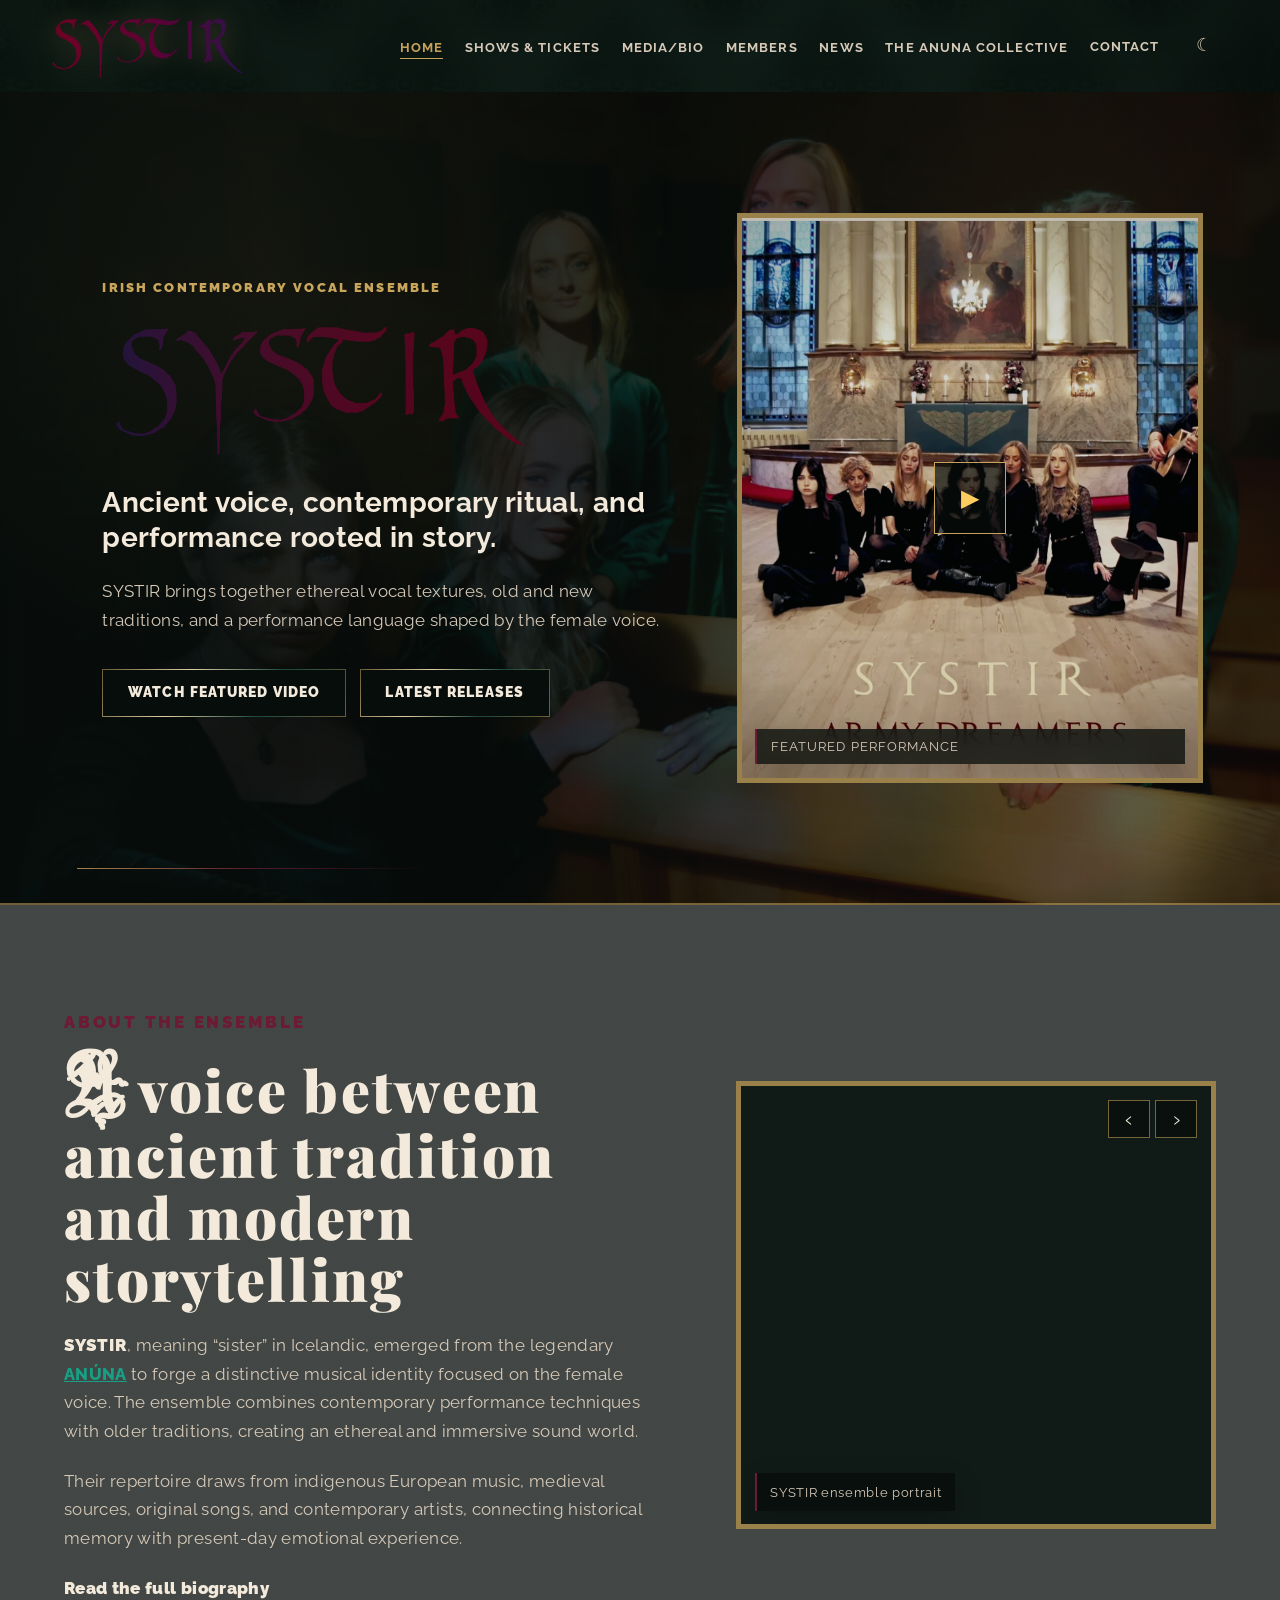
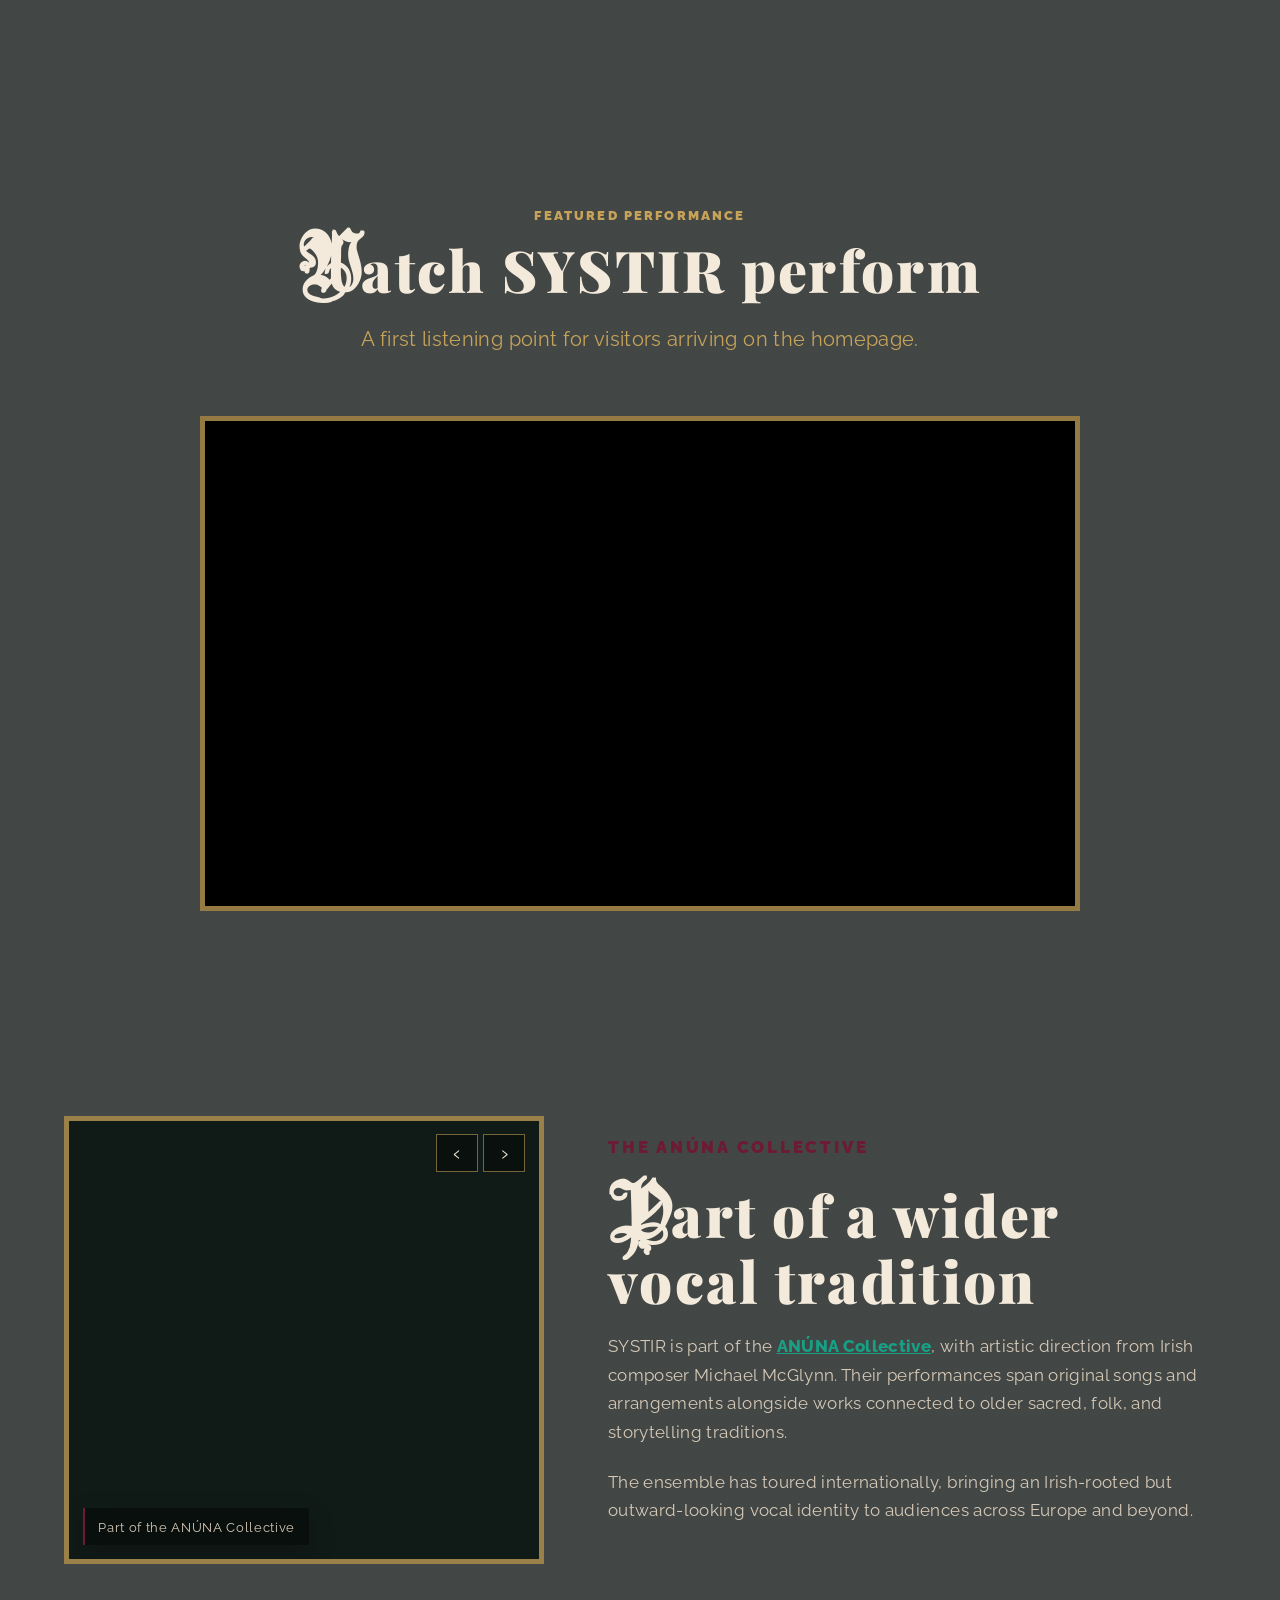
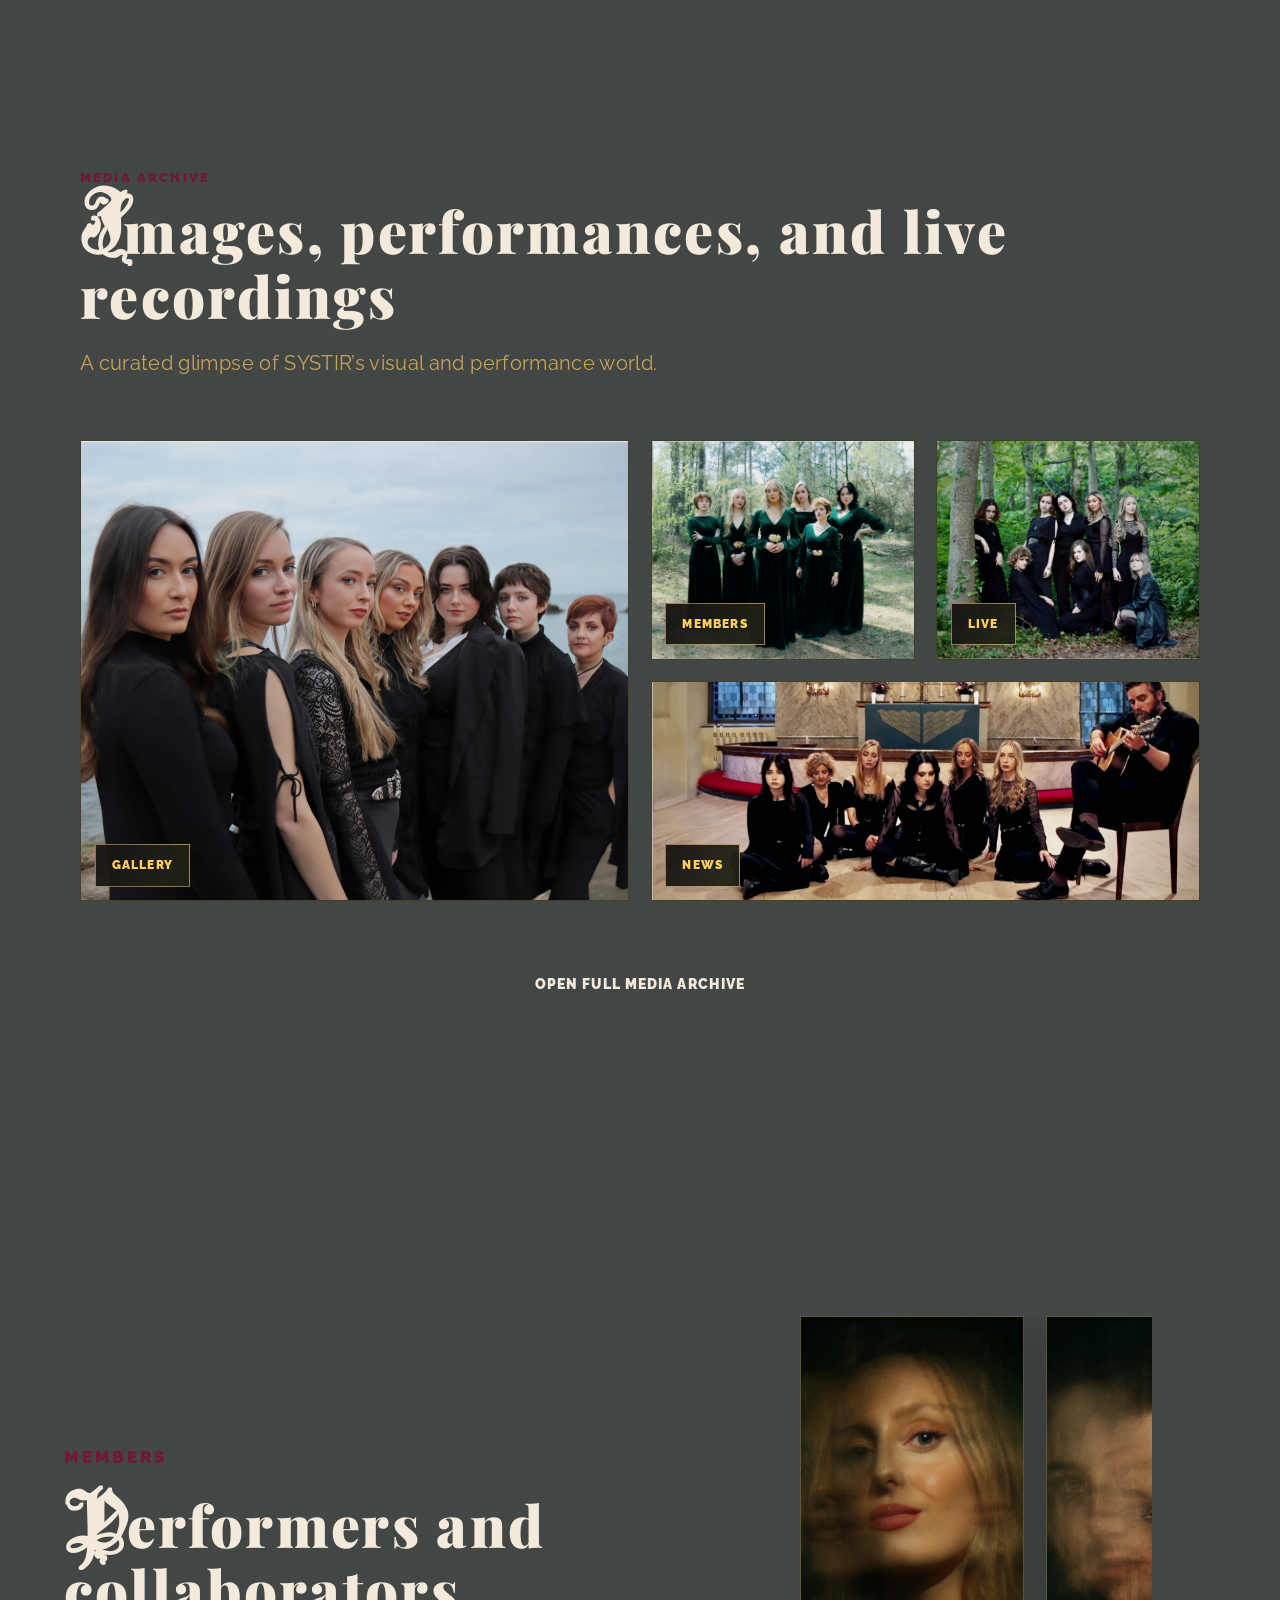
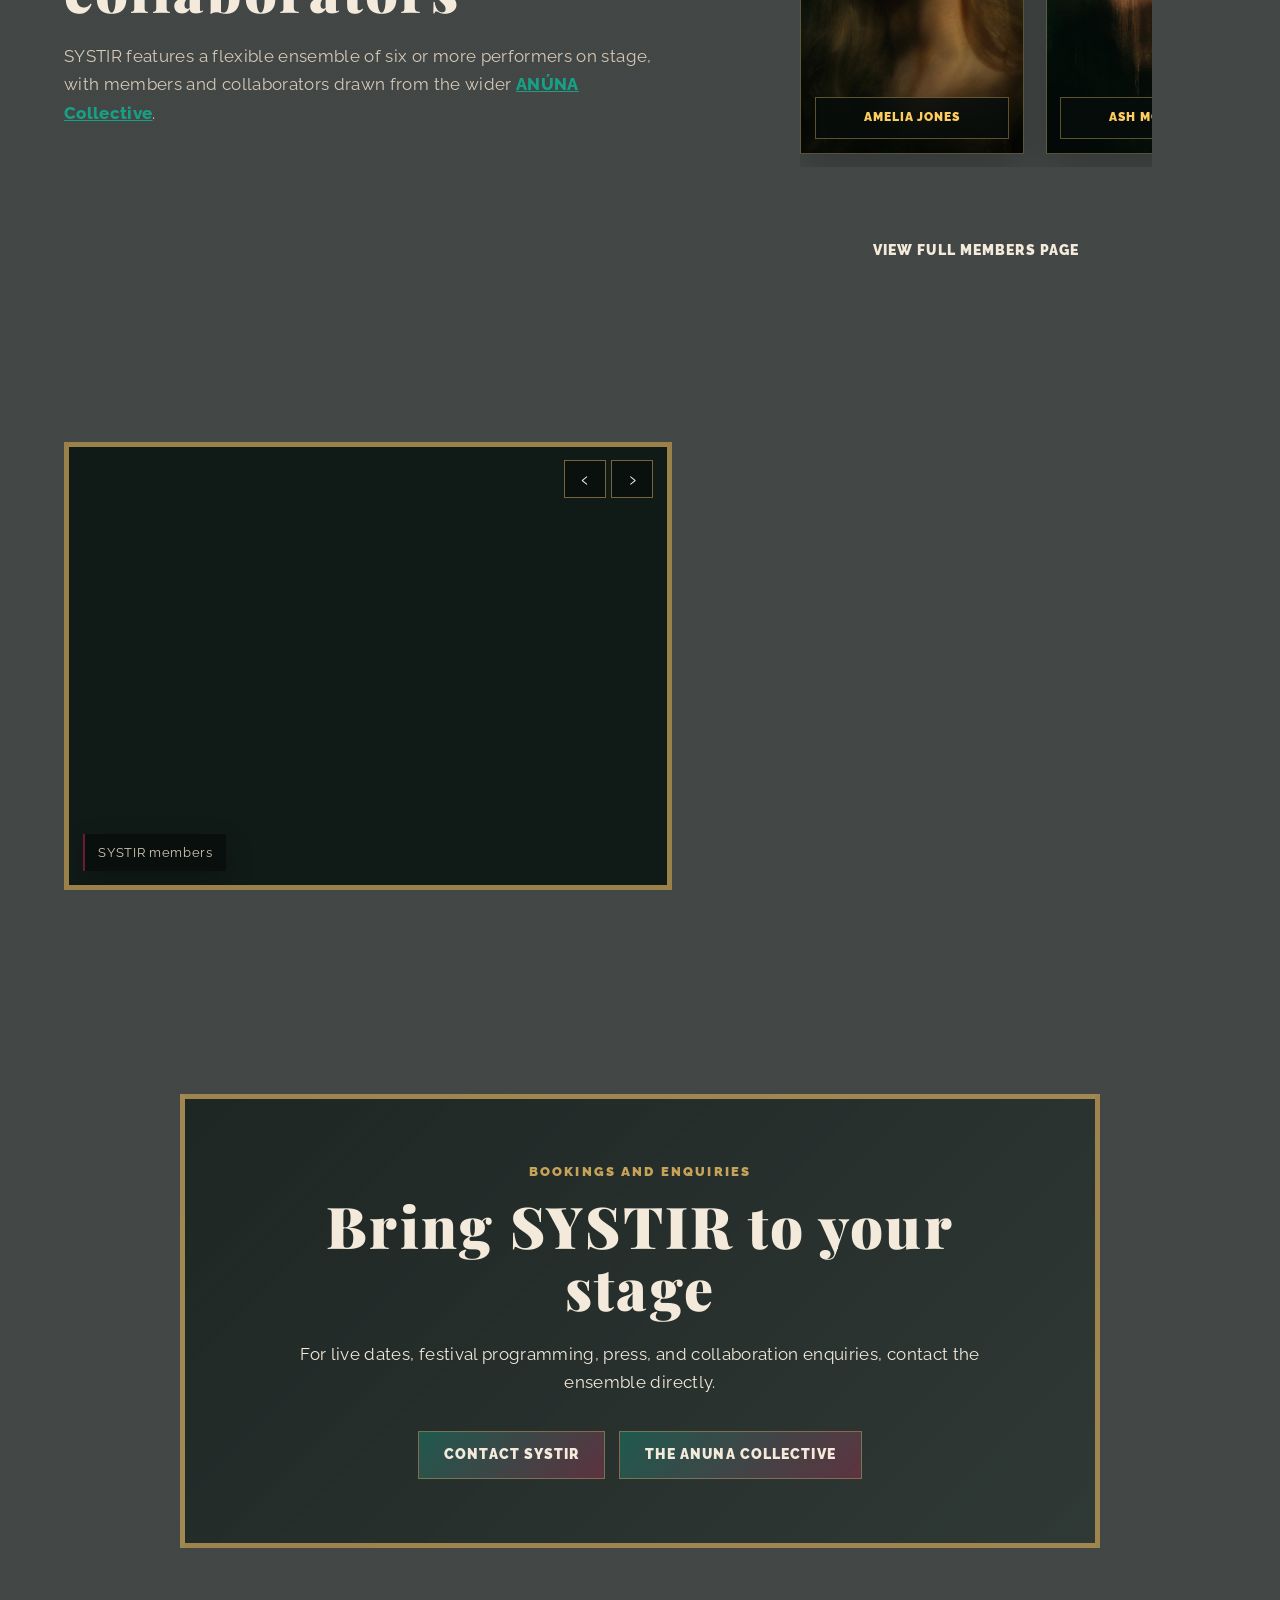
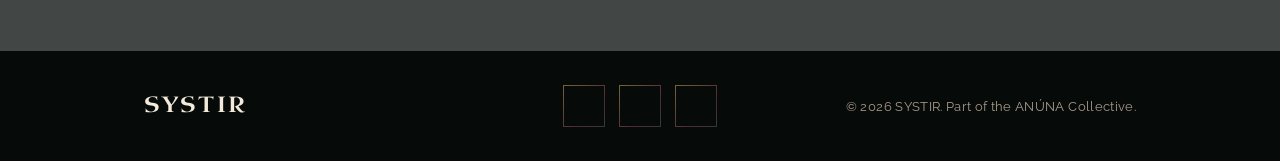
==== commit e50a56c1: "Members gallery update" ====
--- a/index.html
+++ b/index.html
@@ -400,23 +400,136 @@
                 <p>
                     SYSTIR features a flexible ensemble of six or more performers on stage, with members and collaborators drawn from the wider <a class="anuna-collective-link" href="https://www.anuna.ie/" target="_blank" rel="noopener">ANÚNA Collective</a>.
                 </p>
-
-                <ul class="members-list" aria-label="Selected SYSTIR members">
-                    <li><a class="button5" href="member.html?id=amelia-jones">Amelia Jones</a></li>
-                    <li><a class="button5" href="member.html?id=ash-mcglynn">Ash McGlynn</a></li>
-                    <li><a class="button5" href="member.html?id=judith-lyons">Judith Lyons</a></li>
-                    <li><a class="button5" href="member.html?id=lauren-mcglynn">Lauren McGlynn</a></li>
-                    <li><a class="button5" href="member.html?id=lorna-breen">Lorna Breen</a></li>
-                    <li><a class="button5" href="member.html?id=sara-weeda">Sara Weeda</a></li>
-                    <li><a class="button5" href="member.html?id=sara-di-bella">Sara Di Bella</a></li>
-                    <li><a class="button5" href="member.html?id=sigrid-algesten">Sigrid Algesten</a></li>
-                    <li><a class="button5" href="member.html?id=sorcha-fenlon">Sorcha Fenlon</a></li>
-                    <li><a class="button5" href="member.html?id=stephanie-devlin">Stephanie Devlin</a></li>
-                    <li><a class="button5" href="member.html?id=andrew-boushell">Andrew Boushell</a></li>
-                    <li><a class="button5" href="member.html?id=chris">Chris Cole</a></li>
-                </ul>
-            </div>
-
+            </div>
+            <section class="media-gallery-section section section5" aria-labelledby="members-gallery-title">
+                <div class="media-gallery media-gallery--members" data-fullscreen-gallery="members" aria-label="SYSTIR individual members gallery">
+                    <article class="media-gallery__item media-gallery__item--portrait">
+                        <button class="media-gallery__image-button media-tile__image-button" type="button" aria-label="Open Amelia Jones portrait fullscreen">
+                        <img class="media-gallery__image" src="images/members/amelia-jones-image1.png" alt="Amelia Jones portrait" loading="lazy" />
+                    </button>
+
+                        <a class="media-gallery__member-link" href="member.html?id=amelia-jones">
+                        Amelia Jones
+                    </a>
+                    </article>
+
+                    <article class="media-gallery__item media-gallery__item--portrait">
+                        <button class="media-gallery__image-button media-tile__image-button" type="button" aria-label="Open Ash McGlynn portrait fullscreen">
+                        <img class="media-gallery__image" src="images/members/ash-mcglynn-image1.png" alt="Ash McGlynn portrait" loading="lazy" />
+                    </button>
+
+                        <a class="media-gallery__member-link" href="member.html?id=ash-mcglynn">
+                        Ash McGlynn
+                    </a>
+                    </article>
+
+                    <article class="media-gallery__item media-gallery__item--portrait">
+                        <button class="media-gallery__image-button media-tile__image-button" type="button" aria-label="Open Lauren McGlynn portrait fullscreen">
+                        <img class="media-gallery__image" src="images/members/lauren-mcglynn-image1.png" alt="Lauren McGlynn portrait" loading="lazy" />
+                    </button>
+
+                        <a class="media-gallery__member-link" href="member.html?id=lauren-mcglynn">
+                        Lauren McGlynn
+                    </a>
+                    </article>
+
+                    <article class="media-gallery__item media-gallery__item--portrait">
+                        <button class="media-gallery__image-button media-tile__image-button" type="button" aria-label="Open Lorna Breen portrait fullscreen">
+                        <img class="media-gallery__image" src="images/members/lorna-breen-image1.png" alt="Lorna Breen portrait" loading="lazy" />
+                    </button>
+
+                        <a class="media-gallery__member-link" href="member.html?id=lorna-breen">
+                        Lorna Breen
+                    </a>
+                    </article>
+
+                    <article class="media-gallery__item media-gallery__item--portrait">
+                        <button class="media-gallery__image-button media-tile__image-button" type="button" aria-label="Open Stephanie Devlin portrait fullscreen">
+                        <img class="media-gallery__image" src="images/members/stephanie-devlin-image1.png" alt="Stephanie Devlin portrait" loading="lazy" />
+                    </button>
+
+                        <a class="media-gallery__member-link" href="member.html?id=stephanie-devlin">
+                        Stephanie Devlin
+                    </a>
+                    </article>
+
+
+                    <article class="media-gallery__item media-gallery__item--portrait">
+                        <button class="media-gallery__image-button media-tile__image-button" type="button" aria-label="Open Sara Di Bella portrait fullscreen">
+                        <img class="media-gallery__image" src="images/members/sara-di-bella-image1.png" alt="Sara Di Bella portrait" loading="lazy" />
+                    </button>
+
+                        <a class="media-gallery__member-link" href="member.html?id=sara-di-bella">
+                        Sara Di Bella
+                    </a>
+                    </article>
+
+                    <article class="media-gallery__item media-gallery__item--portrait">
+                        <button class="media-gallery__image-button media-tile__image-button" type="button" aria-label="Open Sigrid Algesten portrait fullscreen">
+                        <img class="media-gallery__image" src="images/members/sigrid-algesten-image1.png" alt="Sigrid Algesten portrait" loading="lazy" />
+                    </button>
+
+                        <a class="media-gallery__member-link" href="member.html?id=sigrid-algesten">
+                        Sigrid Algesten
+                    </a>
+                    </article>
+
+                    <article class="media-gallery__item media-gallery__item--portrait">
+                        <button class="media-gallery__image-button media-tile__image-button" type="button" aria-label="Open Sara Weeda portrait fullscreen">
+                        <img class="media-gallery__image" src="images/members/sara-weeda-image1.png" alt="Sara Weeda portrait" loading="lazy" />
+                    </button>
+
+                        <a class="media-gallery__member-link" href="member.html?id=sara-weeda">
+                        Sara Weeda
+                    </a>
+                    </article>
+
+                    <article class="media-gallery__item media-gallery__item--portrait">
+                        <button class="media-gallery__image-button media-tile__image-button" type="button" aria-label="Open Sorcha Fenlon portrait fullscreen">
+                        <img class="media-gallery__image" src="images/members/sorcha-fenlon-image1.png" alt="Sorcha Fenlon portrait" loading="lazy" />
+                    </button>
+
+                        <a class="media-gallery__member-link" href="member.html?id=sorcha-fenlon">
+                        Sorcha Fenlon
+                    </a>
+                    </article>
+
+
+                    <article class="media-gallery__item media-gallery__item--portrait">
+                        <button class="media-gallery__image-button media-tile__image-button" type="button" aria-label="Open Judith Lyons portrait fullscreen">
+                        <img class="media-gallery__image" src="images/members/judith-lyons-image1.png" alt="Judith Lyons portrait" loading="lazy" />
+                    </button>
+
+                        <a class="media-gallery__member-link" href="member.html?id=judith-lyons">
+                        Judith Lyons
+                    </a>
+                    </article>
+
+                    <article class="media-gallery__item media-gallery__item--portrait">
+                        <button class="media-gallery__image-button media-tile__image-button" type="button" aria-label="Open Andrew Boushell portrait fullscreen">
+                        <img class="media-gallery__image" src="images/members/andrew-boushell-image1.png" alt="Andrew Boushell portrait" loading="lazy" />
+                    </button>
+
+                        <a class="media-gallery__member-link" href="member.html?id=andrew-boushell">
+                        Andrew Boushell
+                    </a>
+                    </article>
+
+                    <article class="media-gallery__item media-gallery__item--portrait">
+                        <button class="media-gallery__image-button media-tile__image-button" type="button" aria-label="Open Chris portrait fullscreen">
+                        <img class="media-gallery__image" src="images/members/chris-surname-image1.png" alt="Chris portrait" loading="lazy" />
+                    </button>
+
+                        <a class="media-gallery__member-link" href="member.html?id=chris-cole">
+                        Chris Cole
+                    </a>
+                    </article>
+                </div>
+
+                <div class="section-action">
+                    <a class="button4" href="members.html">View full members page</a>
+                </div>
+            </section>
             <div class="gallery-card" data-gallery="members" aria-label="SYSTIR members gallery">
                 <figure class="gallery-card__figure">
                     <img class="gallery-card__image" src="images/gallery/systir-members-image.png" alt="SYSTIR members portrait" data-gallery-image />
--- a/css/tokens.css
+++ b/css/tokens.css
@@ -262,7 +262,7 @@
        Functional borders
     ------------------------------------------------------------ */
     --border-thin: 1px solid rgba(199, 163, 90, 0.34);
-    --border-strong: 1px solid rgba(199, 163, 90, 0.75);
+    --border-strong: 5px solid rgba(199, 163, 90, 0.75);
     --navbar-border-bottom: 2px solid rgba(199, 163, 90, 0.55);
     /* ------------------------------------------------------------
        Page atmosphere
@@ -365,7 +365,7 @@
          into pale cream surfaces.
     ------------------------------------------------------------ */
     --border-thin: 1px solid rgba(199, 163, 90, 0.34);
-    --border-strong: 1px solid rgba(199, 163, 90, 0.75);
+    --border-strong: 5px solid rgba(199, 163, 90, 0.75);
     --navbar-border-bottom: 2px solid rgba(199, 163, 90, 0.55);
     /* ------------------------------------------------------------
        Page atmosphere
--- a/css/layout.css
+++ b/css/layout.css
@@ -141,6 +141,23 @@
 .site-nav__link:focus-visible,
 .site-nav__link.is-active {
     color: var(--color-accent-primary);
+}
+
+.site-nav-important__item {
+    display: inline-flex;
+    align-items: center;
+    justify-content: center;
+    text-align: center;
+    position: relative;
+    border: 1px, var(--color-accent-primary);
+    color: var(--color-accent-primary);
+    font-size: var(--font-size-ui-sm);
+    font-weight: 100;
+    letter-spacing: 0.08em;
+    line-height: 1.2;
+    text-decoration: none;
+    text-transform: uppercase;
+    transition: color var(--transition-fast);
 }
 
 
--- a/css/components.css
+++ b/css/components.css
@@ -1189,7 +1189,7 @@
     display: grid;
     justify-self: center;
     gap: var(--space-sm);
-    max-width: min(70%, 1080px);
+    max-width: min(80%, 1080px);
 }
 
 
--- a/css/responsive.css
+++ b/css/responsive.css
@@ -234,7 +234,7 @@
      more comfortable on phone-sized screens.
 ================================================================ */
 
-@media (max-width: 720px) {
+@media (max-width: 920px) {
     /* ------------------------------------------------------------
        Section rhythm
        ------------------------------------------------------------
